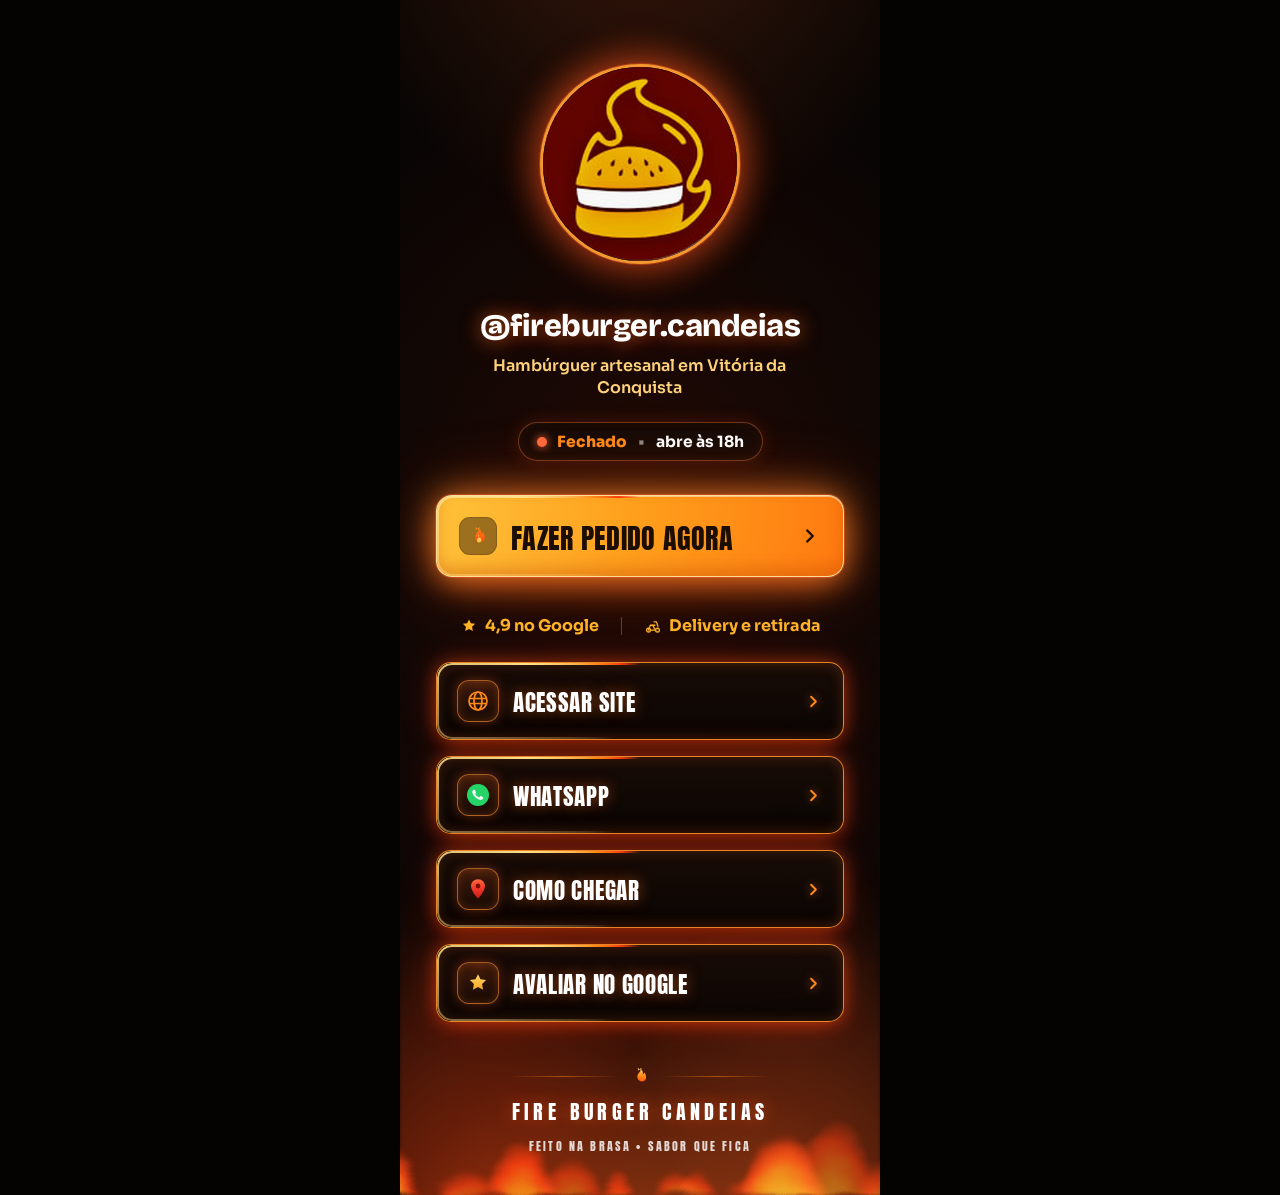
==== links/index.html @ 52b206cc "feat: add linktree page at /links Premium Fire Burger Candeias linktree — neon flame design, open/cl" ====
﻿<!DOCTYPE html>
<html lang="pt-BR">
<head>
<meta charset="UTF-8" />
<meta name="viewport" content="width=device-width, initial-scale=1.0, viewport-fit=cover" />
<title>Fire Burger Candeias · Hambúrguer artesanal em Vitória da Conquista</title>
<meta name="description" content="Hambúrguer artesanal feito na brasa em Candeias, Vitória da Conquista. Peça agora — delivery e retirada. Fire Burger Candeias, sabor que fica." />
<meta name="robots" content="index, follow" />
<meta name="theme-color" content="#0a0705" />
<link rel="canonical" href="https://fireburguer.com.br/links" />
<meta property="og:title" content="Fire Burger Candeias · @fireburger.candeias" />
<meta property="og:description" content="Hambúrguer artesanal em Vitória da Conquista — feito na brasa. Peça agora." />
<meta property="og:type" content="website" />
<meta property="og:url" content="https://fireburguer.com.br/links" />
<meta property="og:image" content="https://fireburguer.com.br/logo-fire-burger-perfil-1024.png" />
<meta property="og:image:width" content="1024" />
<meta property="og:image:height" content="1024" />
<meta property="og:locale" content="pt_BR" />
<meta property="og:site_name" content="Fire Burger Candeias" />
<meta name="twitter:card" content="summary" />
<meta name="twitter:title" content="Fire Burger Candeias · @fireburger.candeias" />
<meta name="twitter:description" content="Hambúrguer artesanal em Vitória da Conquista — feito na brasa." />
<meta name="twitter:image" content="https://fireburguer.com.br/logo-fire-burger-perfil-1024.png" />
<link rel="icon" type="image/jpeg" href="../logo%20fire%20burguer.jpeg" />
<link rel="apple-touch-icon" href="../logo-fire-burger-perfil-512.png" />
<link rel="preload" as="image" href="../logo-fire-burger-perfil-512.png" fetchpriority="high" />
<link rel="preconnect" href="https://fonts.googleapis.com" />
<link rel="preconnect" href="https://fonts.gstatic.com" crossorigin />
<link href="https://fonts.googleapis.com/css2?family=Anton&family=Bricolage+Grotesque:opsz,wght@12..96,600;12..96,700;12..96,800&family=Sora:wght@500;600;700;800&display=swap" rel="stylesheet" />
<script type="application/ld+json">
{
  "@context":"https://schema.org",
  "@type":"Restaurant",
  "name":"Fire Burger Candeias",
  "image":"https://fireburguer.com.br/logo-fire-burger-perfil-1024.png",
  "url":"https://fireburguer.com.br/",
  "servesCuisine":"Hambúrguer artesanal",
  "priceRange":"$$",
  "telephone":"+5577999914216",
  "sameAs":["https://www.instagram.com/fireburger.candeias/"],
  "address":{"@type":"PostalAddress","streetAddress":"Av. Alziro Prates, 292","addressLocality":"Candeias, Vitória da Conquista","addressRegion":"BA","addressCountry":"BR"},
  "openingHoursSpecification":{"@type":"OpeningHoursSpecification","dayOfWeek":["Monday","Tuesday","Wednesday","Thursday","Friday","Saturday","Sunday"],"opens":"18:00","closes":"23:00"},
  "aggregateRating":{"@type":"AggregateRating","ratingValue":"4.9","reviewCount":"959"}
}
</script>
<style>
/* ============================================================
   FIRE BURGER CANDEIAS — Linktree mobile 9:16
   Carvão + brasa, foto de hambúrguer no topo, glow neon laranja.
   ============================================================ */
:root{
  --char:#0a0705;
  --ember:#ff3d10;
  --ember-hot:#ff5a1f;
  --flame:#ff8a17;
  --amber:#ffb627;
  --gold:#ffd27a;
  --cream:#fbe9d6;
  --ease:cubic-bezier(.16,1,.3,1);
}
*{box-sizing:border-box;margin:0;padding:0}
html{-webkit-text-size-adjust:100%}
body{font-family:'Sora',system-ui,sans-serif;color:var(--cream);background:#050302;min-height:100dvh;display:flex;justify-content:center;overflow-x:hidden;
  -webkit-font-smoothing:antialiased;-moz-osx-font-smoothing:grayscale;text-rendering:optimizeLegibility}
@media (prefers-reduced-motion:reduce){*{animation:none!important;transition:none!important}}
@property --beam{syntax:'<angle>';inherits:false;initial-value:0deg}

.stage{
  position:relative;width:100%;max-width:480px;min-height:100dvh;
  padding:calc(clamp(28px,7vw,48px) + env(safe-area-inset-top)) clamp(20px,6vw,36px) calc(clamp(24px,6vw,40px) + env(safe-area-inset-bottom));
  display:flex;flex-direction:column;align-items:center;isolation:isolate;overflow:hidden;
  background:
    radial-gradient(120% 48% at 50% -8%, rgba(255,100,35,.20), transparent 56%),
    radial-gradient(150% 60% at 50% 108%, rgba(255,61,16,.34), transparent 60%),
    radial-gradient(110% 55% at 50% 42%, rgba(150,28,0,.16), transparent 72%),
    linear-gradient(180deg,#070403 0%,#0a0605 46%,#100705 80%,#1c0d06 100%);
}

/* ---- fundo: brasa, faíscas e chamas nas bordas ---- */
.embers-bg{position:absolute;inset:-10% 0;z-index:-4;pointer-events:none;
  background:
    radial-gradient(64% 44% at 14% 100%, rgba(255,70,18,.40), transparent 70%),
    radial-gradient(64% 44% at 86% 100%, rgba(255,100,35,.34), transparent 72%),
    radial-gradient(80% 34% at 50% 104%, rgba(255,150,40,.26), transparent 70%);
  filter:blur(2px);animation:breathe 7s var(--ease) infinite alternate}
@keyframes breathe{0%{opacity:.7;transform:translateY(0)}100%{opacity:1;transform:translateY(-8px)}}
.sparks{position:absolute;inset:0;z-index:-2;pointer-events:none;overflow:hidden}
.spark{position:absolute;bottom:-12px;width:3px;height:3px;border-radius:50%;
  background:radial-gradient(circle,#ffd27a 0%,#ff8a17 45%,rgba(255,61,16,0) 75%);opacity:0;
  animation:rise linear infinite;will-change:transform,opacity}
@keyframes rise{0%{transform:translateY(0) translateX(0) scale(.6);opacity:0}12%{opacity:1}70%{opacity:.9}
  100%{transform:translateY(-104dvh) translateX(var(--drift,12px)) scale(1.05);opacity:0}}
.flames{position:absolute;left:-6%;right:-6%;bottom:0;height:42%;z-index:-3;pointer-events:none;overflow:hidden;
  filter:blur(2px) url(#fireDistort);
  -webkit-mask:linear-gradient(180deg,transparent 0%,#000 40%,#000 100%);mask:linear-gradient(180deg,transparent 0%,#000 40%,#000 100%)}
.flame{position:absolute;bottom:-12%;transform-origin:50% 100%;
  border-radius:48% 48% 46% 46% / 86% 86% 14% 14%;
  background:radial-gradient(44% 60% at 50% 96%,#fff3cf 0%,#ffe08a 14%,#ffb627 30%,#ff8a17 48%,#ff3d10 66%,rgba(255,40,0,0) 82%);
  mix-blend-mode:screen;opacity:.85;animation:flameDance ease-in-out infinite;will-change:transform,opacity}
@keyframes flameDance{0%,100%{transform:scaleY(1) scaleX(1) translateX(0) skewX(0)}18%{transform:scaleY(1.24) scaleX(.9) translateX(-4px) skewX(4deg)}
  40%{transform:scaleY(.9) scaleX(1.08) translateX(4px) skewX(-3deg)}62%{transform:scaleY(1.18) scaleX(.93) translateX(4px) skewX(3deg)}}

/* ---------- HERO (somente logo) ---------- */
.hero{position:relative;width:clamp(150px,44vw,200px);margin:clamp(6px,2vw,16px) auto 0;display:grid;place-items:center}
.hero-glow{position:absolute;inset:-16%;border-radius:50%;z-index:-1;
  background:radial-gradient(circle,rgba(255,90,31,.55),rgba(255,61,16,.14) 56%,transparent 72%);
  filter:blur(12px);animation:breathe 4s var(--ease) infinite alternate}
.hero-logo{position:relative;width:100%;aspect-ratio:1;border-radius:50%;overflow:hidden;background:#1a0f08;
  border:3px solid rgba(255,160,50,.95);
  box-shadow:0 0 0 1px rgba(255,90,31,.4), 0 0 36px rgba(255,90,31,.65), inset 0 0 22px rgba(0,0,0,.45);
  animation:logoPulse 3.6s var(--ease) infinite alternate}
@keyframes logoPulse{0%{box-shadow:0 0 0 1px rgba(255,90,31,.3),0 0 26px rgba(255,90,31,.5),inset 0 0 22px rgba(0,0,0,.45)}
  100%{box-shadow:0 0 0 1px rgba(255,90,31,.55),0 0 52px rgba(255,90,31,.9),inset 0 0 22px rgba(0,0,0,.45)}}
.hero-logo img{position:absolute;inset:0;width:100%;height:100%;object-fit:cover;display:block}

/* ---------- Cabeçalho ---------- */
.handle{margin-top:clamp(30px,7.5vw,46px);font-family:'Bricolage Grotesque','Sora',sans-serif;font-weight:800;color:#fff;
  font-size:clamp(23px,6.2vw,31px);letter-spacing:-.015em;text-align:center;line-height:1.04;
  max-width:100%;word-break:break-word;
  text-shadow:0 0 18px rgba(255,120,40,.45), 0 2px 24px rgba(255,90,31,.4)}
.sub{margin-top:clamp(9px,2.4vw,13px);text-align:center;color:var(--gold);font-weight:600;font-size:clamp(13.5px,3.7vw,16px);line-height:1.35;max-width:92%}

/* selo de funcionamento */
.badge{margin-top:clamp(18px,4.4vw,24px);display:inline-flex;align-items:center;gap:10px;
  padding:9px 18px;border-radius:100px;font-weight:700;font-size:clamp(13px,3.6vw,15.5px);color:#fff;
  background:rgba(20,12,8,.7);border:1px solid rgba(255,138,23,.4);
  box-shadow:0 0 18px rgba(255,90,31,.18), inset 0 0 12px rgba(255,90,31,.06);backdrop-filter:blur(4px)}
.badge .dot{width:10px;height:10px;border-radius:50%;background:#21d662;box-shadow:0 0 8px #21d662;animation:dotPulse 1.8s ease-in-out infinite}
.badge .open{color:#3ee07a;font-weight:800}
.badge .sep{opacity:.5;margin:0 1px}
@keyframes dotPulse{0%,100%{opacity:1;box-shadow:0 0 8px #21d662}50%{opacity:.55;box-shadow:0 0 3px #21d662}}
.badge.is-closed{border-color:rgba(255,120,60,.4)}
.badge.is-closed .dot{background:#ff6a3d;box-shadow:0 0 8px #ff6a3d;animation:none}
.badge.is-closed .status{color:#ff8a17;font-weight:800}

/* ---------- Botão principal ---------- */
.links{width:100%;display:flex;flex-direction:column;gap:clamp(12px,3.2vw,16px)}
.btn-primary{
  position:relative;margin-top:clamp(24px,6vw,34px);width:100%;
  display:flex;align-items:center;gap:14px;
  padding:clamp(16px,4.2vw,21px) clamp(16px,4.4vw,22px);border-radius:16px;
  text-decoration:none;overflow:hidden;
  background:linear-gradient(100deg,#ffc23a 0%,#ff9f1c 48%,#ff7a10 100%);
  border:1.5px solid rgba(255,225,160,.95);
  box-shadow:0 0 0 1px rgba(255,90,31,.45), 0 0 36px rgba(255,150,45,.7), 0 0 70px rgba(255,80,20,.4), 0 10px 30px -6px rgba(255,80,20,.65),
    inset 0 1px 0 rgba(255,255,255,.45), inset 0 -8px 16px rgba(180,60,0,.32);
  animation:primPulse 2.2s var(--ease) infinite;
  transition:transform .3s var(--ease),box-shadow .3s var(--ease)}
@keyframes primPulse{0%,100%{box-shadow:0 0 0 1px rgba(255,90,31,.36),0 0 22px rgba(255,140,40,.5),0 10px 28px -6px rgba(255,80,20,.55),inset 0 1px 0 rgba(255,255,255,.4),inset 0 -8px 16px rgba(180,60,0,.3)}
  50%{box-shadow:0 0 0 2px rgba(255,120,40,.55),0 0 40px rgba(255,150,45,.85),0 12px 34px -6px rgba(255,80,20,.7),inset 0 1px 0 rgba(255,255,255,.5),inset 0 -8px 16px rgba(180,60,0,.34)}}
.btn-primary .chip{flex:0 0 auto;width:38px;height:38px;border-radius:11px;display:grid;place-items:center;
  background:rgba(20,8,2,.42);box-shadow:inset 0 0 0 1px rgba(0,0,0,.15)}
.btn-primary .chip svg{width:22px;height:22px}
.btn-primary .label{flex:1;font-family:'Anton',sans-serif;font-size:clamp(21px,6vw,28px);color:#1c0d03;letter-spacing:.01em;line-height:1;padding-top:3px}
.btn-primary .arrow{flex:0 0 auto;color:#1c0d03}
.btn-primary .arrow svg{width:22px;height:22px;display:block}
.btn-primary:hover,.btn-primary:focus-visible{transform:scale(1.025)}
.btn-primary:hover .arrow,.btn-primary:focus-visible .arrow{transform:translateX(5px)}
.btn-primary:focus-visible,.btn:focus-visible{outline:3px solid #ffe1a6;outline-offset:3px}
.btn-primary:active,.btn:active{transform:scale(.985)}
.btn-primary .arrow{transition:transform .3s var(--ease)}

/* faixa de prova social */
.proof{margin:clamp(16px,4.2vw,22px) 0 clamp(6px,2vw,10px);display:flex;align-items:center;justify-content:center;gap:clamp(12px,4vw,22px);
  color:var(--amber);font-weight:700;font-size:clamp(13px,3.8vw,16px)}
.proof span{display:inline-flex;align-items:center;gap:7px}
.proof svg{width:18px;height:18px;flex:0 0 auto}
.proof .bar{width:1px;height:18px;background:rgba(255,138,23,.4)}

/* ---------- Botões secundários ---------- */
.btn{position:relative;display:flex;align-items:center;gap:14px;width:100%;
  padding:clamp(13px,3.4vw,17px) clamp(15px,4.2vw,20px);border-radius:15px;text-decoration:none;color:#fff;overflow:hidden;
  background:linear-gradient(180deg,rgba(24,12,7,.94),rgba(9,5,3,.96));
  border:1.6px solid rgba(255,150,45,.9);
  box-shadow:inset 0 0 14px rgba(255,120,35,.22), 0 0 18px rgba(255,90,31,.4), 0 0 36px rgba(255,61,16,.22), 0 6px 22px -8px rgba(255,40,0,.5);
  animation:secPulse 2.8s ease-in-out infinite;
  transition:transform .3s var(--ease),box-shadow .3s var(--ease),border-color .3s var(--ease)}
/* brilho que percorre a borda — tubo de neon vivo */
.btn::before,.btn-primary::before{content:"";position:absolute;inset:0;border-radius:inherit;padding:1.7px;
  background:conic-gradient(from var(--beam),transparent 0 60%,rgba(255,220,140,.3) 70%,#ffe08a 80%,#ff8a17 86%,#ff3d10 92%,transparent 100%);
  -webkit-mask:linear-gradient(#000 0 0) content-box,linear-gradient(#000 0 0);-webkit-mask-composite:xor;
          mask:linear-gradient(#000 0 0) content-box,linear-gradient(#000 0 0);mask-composite:exclude;
  animation:beamRun 4.5s linear infinite;pointer-events:none;z-index:2}
@keyframes beamRun{to{--beam:360deg}}
.btn>*,.btn-primary>*{position:relative;z-index:3}
@keyframes secPulse{0%,100%{border-color:rgba(255,150,45,.7);box-shadow:inset 0 0 12px rgba(255,120,35,.16),0 0 14px rgba(255,90,31,.3),0 0 28px rgba(255,61,16,.16),0 6px 20px -8px rgba(255,40,0,.45)}
  50%{border-color:rgba(255,180,60,1);box-shadow:inset 0 0 18px rgba(255,150,40,.3),0 0 26px rgba(255,110,40,.6),0 0 50px rgba(255,61,16,.34),0 6px 24px -8px rgba(255,40,0,.55)}}
/* ícone em chip com anel neon — unifica o estilo */
.btn .ico{flex:0 0 auto;width:42px;height:42px;border-radius:12px;display:grid;place-items:center;
  background:radial-gradient(120% 130% at 50% 0,rgba(255,100,35,.22),rgba(8,4,3,.92));
  border:1.5px solid rgba(255,150,45,.6);
  box-shadow:inset 0 0 10px rgba(255,120,40,.28),0 0 12px rgba(255,90,31,.35)}
.btn .ico svg{width:24px;height:24px;display:block}
.btn .label{flex:1;font-family:'Anton',sans-serif;font-size:clamp(18px,5vw,23px);letter-spacing:.03em;line-height:1;padding-top:3px;color:#fff;text-shadow:0 0 14px rgba(255,120,40,.5)}
.btn .arrow{flex:0 0 auto;color:var(--flame);filter:drop-shadow(0 0 5px rgba(255,120,40,.7));transition:transform .3s var(--ease),color .3s var(--ease)}
.btn .arrow svg{width:19px;height:19px;display:block}
.btn:hover,.btn:focus-visible{transform:scale(1.03);border-color:rgba(255,200,90,1);
  box-shadow:inset 0 0 20px rgba(255,170,55,.36),0 0 34px rgba(255,120,40,.75),0 0 64px rgba(255,61,16,.4),0 8px 28px -8px rgba(255,40,0,.6)}
.btn:hover .arrow,.btn:focus-visible .arrow{transform:translateX(5px);color:var(--amber)}
.btn:hover::before,.btn:focus-visible::before{animation-duration:2.4s}

/* ---------- Rodapé ---------- */
.foot{margin-top:clamp(28px,7vw,44px);display:flex;flex-direction:column;align-items:center;gap:10px;width:100%}
.foot .fdiv{display:flex;align-items:center;justify-content:center;gap:14px;width:min(70%,260px);color:var(--flame)}
.foot .fdiv::before,.foot .fdiv::after{content:"";height:1px;flex:1;background:linear-gradient(90deg,transparent,rgba(255,138,23,.5),transparent)}
.foot .fdiv svg{width:20px;height:20px;animation:flick 2.4s ease-in-out infinite}
@keyframes flick{0%,100%{transform:scale(1);filter:drop-shadow(0 0 4px rgba(255,90,31,.6))}50%{transform:scale(1.12);filter:drop-shadow(0 0 9px rgba(255,138,23,.9))}}
.foot .name{font-family:'Anton',sans-serif;letter-spacing:.22em;font-size:clamp(15px,4.4vw,20px);color:#fff;text-shadow:0 0 16px rgba(255,90,31,.55)}
.foot .tag{font-family:'Anton',sans-serif;letter-spacing:.18em;font-size:clamp(10px,2.8vw,12px);color:#fff;opacity:.82}
</style>
</head>
<body>
  <!-- distorção de chama -->
  <svg width="0" height="0" style="position:absolute" aria-hidden="true" focusable="false">
    <filter id="fireDistort" x="-25%" y="-25%" width="150%" height="150%" color-interpolation-filters="sRGB">
      <feTurbulence type="fractalNoise" baseFrequency="0.014 0.026" numOctaves="2" seed="7" result="noise">
        <animate attributeName="baseFrequency" dur="8s" repeatCount="indefinite"
          values="0.014 0.026; 0.02 0.04; 0.012 0.022; 0.018 0.034; 0.014 0.026" />
      </feTurbulence>
      <feDisplacementMap in="SourceGraphic" in2="noise" scale="16" xChannelSelector="R" yChannelSelector="G" />
    </filter>
  </svg>

  <main class="stage" role="main">
    <div class="embers-bg" aria-hidden="true"></div>
    <div class="flames" id="flames" aria-hidden="true"></div>
    <div class="sparks" id="sparks" aria-hidden="true"></div>

    <!-- HERO (somente logo) -->
    <div class="hero">
      <span class="hero-glow" aria-hidden="true"></span>
      <div class="hero-logo"><img src="../logo-fire-burger-perfil-512.png" alt="Logo Fire Burger Candeias" width="200" height="200" decoding="async" fetchpriority="high" /></div>
    </div>

    <h1 class="handle">@fireburger.candeias</h1>
    <p class="sub">Hambúrguer artesanal em Vitória da Conquista</p>

    <div class="badge" id="badge">
      <span class="dot" aria-hidden="true"></span>
      <span class="status">Aberto hoje</span><span class="sep">•</span><span id="hours">18h às 23h</span>
    </div>

    <div class="links">
      <!-- BOTÃO PRINCIPAL -->
      <a class="btn-primary" href="https://fireburgerpizzascaldosegourmet.saipos.com/home?utm_source=linktree&utm_medium=bio&utm_campaign=pedido" target="_blank" rel="noopener" aria-label="Fazer pedido agora no cardápio online">
        <span class="chip" aria-hidden="true">
          <svg viewBox="0 0 24 24" fill="none"><path d="M13.6 2.2c.5 2.4-.6 3.7-1.9 5.1-1.4 1.5-2.9 3.1-2.9 5.7 0 3.3 2.4 5.6 5.4 5.6 3 0 5.2-2.2 5.2-5.2 0-2.4-1.1-4.1-2.2-5.6-.4 1.1-1 1.8-1.8 2.2.7-2.6-.5-4.9-2.5-6.3.2 1-.1 1.6-.5 2.2-.6-1.7-1.6-2.7-3.2-3.8.5 1.4.6 2.5.2 3.6Z" fill="url(#pf)"/><path d="M12.9 11.2c.4 1.3-.2 2.1-.9 2.9-.6.7-1.2 1.5-1.2 2.5 0 1.5 1.1 2.5 2.5 2.5s2.4-1 2.4-2.4c0-1.5-.9-2.5-1.7-3.4-.4.6-.8.9-1.3 1.1.3-1.2-.2-2.3-1.1-3Z" fill="url(#pfc)"/><defs><linearGradient id="pf" x1="12" y1="2" x2="12" y2="22" gradientUnits="userSpaceOnUse"><stop stop-color="#ff8a17"/><stop offset="1" stop-color="#ff3d10"/></linearGradient><linearGradient id="pfc" x1="12" y1="11" x2="12" y2="20" gradientUnits="userSpaceOnUse"><stop stop-color="#ffe08a"/><stop offset="1" stop-color="#ffb627"/></linearGradient></defs></svg>
        </span>
        <span class="label">FAZER PEDIDO AGORA</span>
        <span class="arrow" aria-hidden="true"><svg viewBox="0 0 24 24" fill="none"><path d="M9 6l6 6-6 6" stroke="currentColor" stroke-width="2.6" stroke-linecap="round" stroke-linejoin="round"/></svg></span>
      </a>

      <!-- PROVA SOCIAL -->
      <div class="proof">
        <span><svg viewBox="0 0 24 24" fill="#ffb627"><path d="M12 3.2l2.5 5.1 5.6.8-4 4 .95 5.6L12 16.1 6.95 18.7 7.9 13.1l-4-4 5.6-.8L12 3.2Z"/></svg>4,9 no Google</span>
        <span class="bar" aria-hidden="true"></span>
        <span><svg viewBox="0 0 24 24" fill="none" stroke="#ffb627" stroke-width="1.7" stroke-linecap="round" stroke-linejoin="round"><circle cx="6" cy="17.5" r="2.5"/><circle cx="18" cy="17.5" r="2.5"/><path d="M8.4 17.5h7.1M6 17.5l2.4-6.5h3.1l2.6 4.5"/><path d="M13.5 6.5h2.4c.5 0 .9.3 1 .8l1.6 5.1"/><path d="M11.2 11h3.4"/></svg>Delivery e retirada</span>
      </div>

      <!-- BOTÕES SECUNDÁRIOS -->
      <a class="btn" href="https://fireburguer.com.br/?utm_source=linktree&utm_medium=bio&utm_campaign=site" target="_blank" rel="noopener" aria-label="Acessar o site da Fire Burger">
        <span class="ico" aria-hidden="true"><svg viewBox="0 0 24 24" fill="none" stroke="#ff8a17" stroke-width="1.7"><circle cx="12" cy="12" r="9"/><ellipse cx="12" cy="12" rx="4" ry="9"/><path d="M3.2 9.5h17.6M3.2 14.5h17.6"/></svg></span>
        <span class="label">ACESSAR SITE</span>
        <span class="arrow" aria-hidden="true"><svg viewBox="0 0 24 24" fill="none"><path d="M9 6l6 6-6 6" stroke="currentColor" stroke-width="2.4" stroke-linecap="round" stroke-linejoin="round"/></svg></span>
      </a>

      <a class="btn" href="https://wa.me/5577999914216?text=Ol%C3%A1!%20Vim%20pelo%20link%20da%20bio%20e%20quero%20fazer%20um%20pedido." target="_blank" rel="noopener" aria-label="Falar no WhatsApp da Fire Burger">
        <span class="ico" aria-hidden="true"><svg viewBox="0 0 24 24" fill="none"><circle cx="12" cy="12" r="11" fill="#25D366"/><path d="M16.7 13.9c-.3-.15-1.6-.8-1.85-.9-.25-.1-.43-.14-.6.14-.18.27-.7.88-.85 1.06-.16.18-.31.2-.58.07-.27-.14-1.13-.42-2.15-1.33-.8-.71-1.33-1.58-1.49-1.85-.16-.27-.02-.42.12-.55.12-.12.27-.31.4-.47.14-.16.18-.27.27-.45.09-.18.05-.34-.02-.47-.07-.14-.6-1.45-.83-1.98-.22-.52-.44-.45-.6-.46h-.52c-.18 0-.47.07-.72.34-.25.27-.95.93-.95 2.26 0 1.33.97 2.62 1.1 2.8.14.18 1.9 2.9 4.6 4.07.64.28 1.14.44 1.53.57.64.2 1.23.18 1.69.11.51-.08 1.6-.65 1.82-1.28.22-.63.22-1.17.16-1.28-.07-.12-.25-.18-.52-.32Z" fill="#fff"/></svg></span>
        <span class="label">WHATSAPP</span>
        <span class="arrow" aria-hidden="true"><svg viewBox="0 0 24 24" fill="none"><path d="M9 6l6 6-6 6" stroke="currentColor" stroke-width="2.4" stroke-linecap="round" stroke-linejoin="round"/></svg></span>
      </a>

      <a class="btn" href="https://maps.app.goo.gl/gxtk2WfLhKHki3Jt8" target="_blank" rel="noopener" aria-label="Ver como chegar no Google Maps">
        <span class="ico" aria-hidden="true"><svg viewBox="0 0 24 24" fill="none"><path d="M12 2.2c-3.9 0-7 3-7 6.8 0 4.7 5.6 11 6.5 12a.7.7 0 0 0 1 0c.9-1 6.5-7.3 6.5-12 0-3.8-3.1-6.8-7-6.8Z" fill="url(#pin)"/><circle cx="12" cy="9" r="2.4" fill="#7a0f00"/><defs><linearGradient id="pin" x1="12" y1="2.2" x2="12" y2="21" gradientUnits="userSpaceOnUse"><stop stop-color="#ff6a3d"/><stop offset=".5" stop-color="#f1372a"/><stop offset="1" stop-color="#c81e12"/></linearGradient></defs></svg></span>
        <span class="label">COMO CHEGAR</span>
        <span class="arrow" aria-hidden="true"><svg viewBox="0 0 24 24" fill="none"><path d="M9 6l6 6-6 6" stroke="currentColor" stroke-width="2.4" stroke-linecap="round" stroke-linejoin="round"/></svg></span>
      </a>

      <!-- Para abrir direto a janela de avaliação, troque o href por
           https://search.google.com/local/writereview?placeid=SEU_PLACE_ID -->
      <a class="btn" href="https://maps.app.goo.gl/gxtk2WfLhKHki3Jt8" target="_blank" rel="noopener" aria-label="Avaliar a Fire Burger no Google">
        <span class="ico" aria-hidden="true"><svg viewBox="0 0 24 24" fill="none"><path d="M12 3.2l2.5 5.1 5.6.8-4 4 .95 5.6L12 16.1 6.95 18.7 7.9 13.1l-4-4 5.6-.8L12 3.2Z" fill="url(#st)"/><defs><linearGradient id="st" x1="12" y1="3.2" x2="12" y2="18.7" gradientUnits="userSpaceOnUse"><stop stop-color="#ffd66a"/><stop offset="1" stop-color="#f5a623"/></linearGradient></defs></svg></span>
        <span class="label">AVALIAR NO GOOGLE</span>
        <span class="arrow" aria-hidden="true"><svg viewBox="0 0 24 24" fill="none"><path d="M9 6l6 6-6 6" stroke="currentColor" stroke-width="2.4" stroke-linecap="round" stroke-linejoin="round"/></svg></span>
      </a>
    </div>

    <!-- RODAPÉ -->
    <footer class="foot">
      <div class="fdiv" aria-hidden="true">
        <svg viewBox="0 0 24 24" fill="none"><path d="M13.6 2.2c.5 2.4-.6 3.7-1.9 5.1-1.4 1.5-2.9 3.1-2.9 5.7 0 3.3 2.4 5.6 5.4 5.6 3 0 5.2-2.2 5.2-5.2 0-2.4-1.1-4.1-2.2-5.6-.4 1.1-1 1.8-1.8 2.2.7-2.6-.5-4.9-2.5-6.3.2 1-.1 1.6-.5 2.2-.6-1.7-1.6-2.7-3.2-3.8.5 1.4.6 2.5.2 3.6Z" fill="url(#ff)"/><defs><linearGradient id="ff" x1="12" y1="2" x2="12" y2="22" gradientUnits="userSpaceOnUse"><stop stop-color="#ffd27a"/><stop offset=".5" stop-color="#ff8a17"/><stop offset="1" stop-color="#ff3d10"/></linearGradient></defs></svg>
      </div>
      <p class="name">FIRE BURGER CANDEIAS</p>
      <p class="tag">FEITO NA BRASA • SABOR QUE FICA</p>
    </footer>
  </main>

  <script>
    /* Selo aberto/fechado dinâmico (18h–23h, todos os dias) */
    (function(){
      var OPEN=18, CLOSE=23;
      var badge=document.getElementById('badge'),
          status=badge&&badge.querySelector('.status'),
          hours=document.getElementById('hours');
      if(!badge||!status||!hours) return;
      function update(){
        var now=new Date(), h=now.getHours()+now.getMinutes()/60;
        var isOpen=h>=OPEN && h<CLOSE;
        if(isOpen){
          badge.classList.remove('is-closed');
          status.textContent='Aberto agora';
          hours.textContent='fecha às '+CLOSE+'h';
        }else{
          badge.classList.add('is-closed');
          status.textContent='Fechado';
          hours.textContent='abre às '+OPEN+'h';
        }
        badge.setAttribute('aria-label', (isOpen?'Aberto agora, ':'Fechado, ')+'horário de funcionamento das '+OPEN+'h às '+CLOSE+'h');
      }
      update(); setInterval(update, 60000);
    })();

    (function(){
      if (matchMedia('(prefers-reduced-motion: reduce)').matches) return;
      // faíscas
      var sp=document.getElementById('sparks'), N=window.innerWidth<420?20:28;
      for(var i=0;i<N;i++){var s=document.createElement('span');s.className='spark';var z=2+Math.random()*3;
        s.style.left=(Math.random()*100)+'%';s.style.width=z+'px';s.style.height=z+'px';
        s.style.setProperty('--drift',(Math.random()*60-30)+'px');
        s.style.animationDuration=(6+Math.random()*7)+'s';s.style.animationDelay=(-Math.random()*12)+'s';
        s.style.opacity=(0.4+Math.random()*0.5).toFixed(2);sp.appendChild(s);}
      // chamas
      var fl=document.getElementById('flames'), M=window.innerWidth<420?11:15;
      for(var j=0;j<M;j++){var f=document.createElement('span');f.className='flame';
        var w=60+Math.random()*90, h=w*(1.4+Math.random()*0.9);
        f.style.width=w+'px';f.style.height=h+'px';f.style.left=(j/M*100+(Math.random()*8-4))+'%';
        f.style.marginLeft=(-w/2)+'px';f.style.animationDuration=(2.4+Math.random()*2.4)+'s';
        f.style.animationDelay=(-Math.random()*3)+'s';f.style.opacity=(0.5+Math.random()*0.4).toFixed(2);fl.appendChild(f);}
    })();
  </script>
</body>
</html>
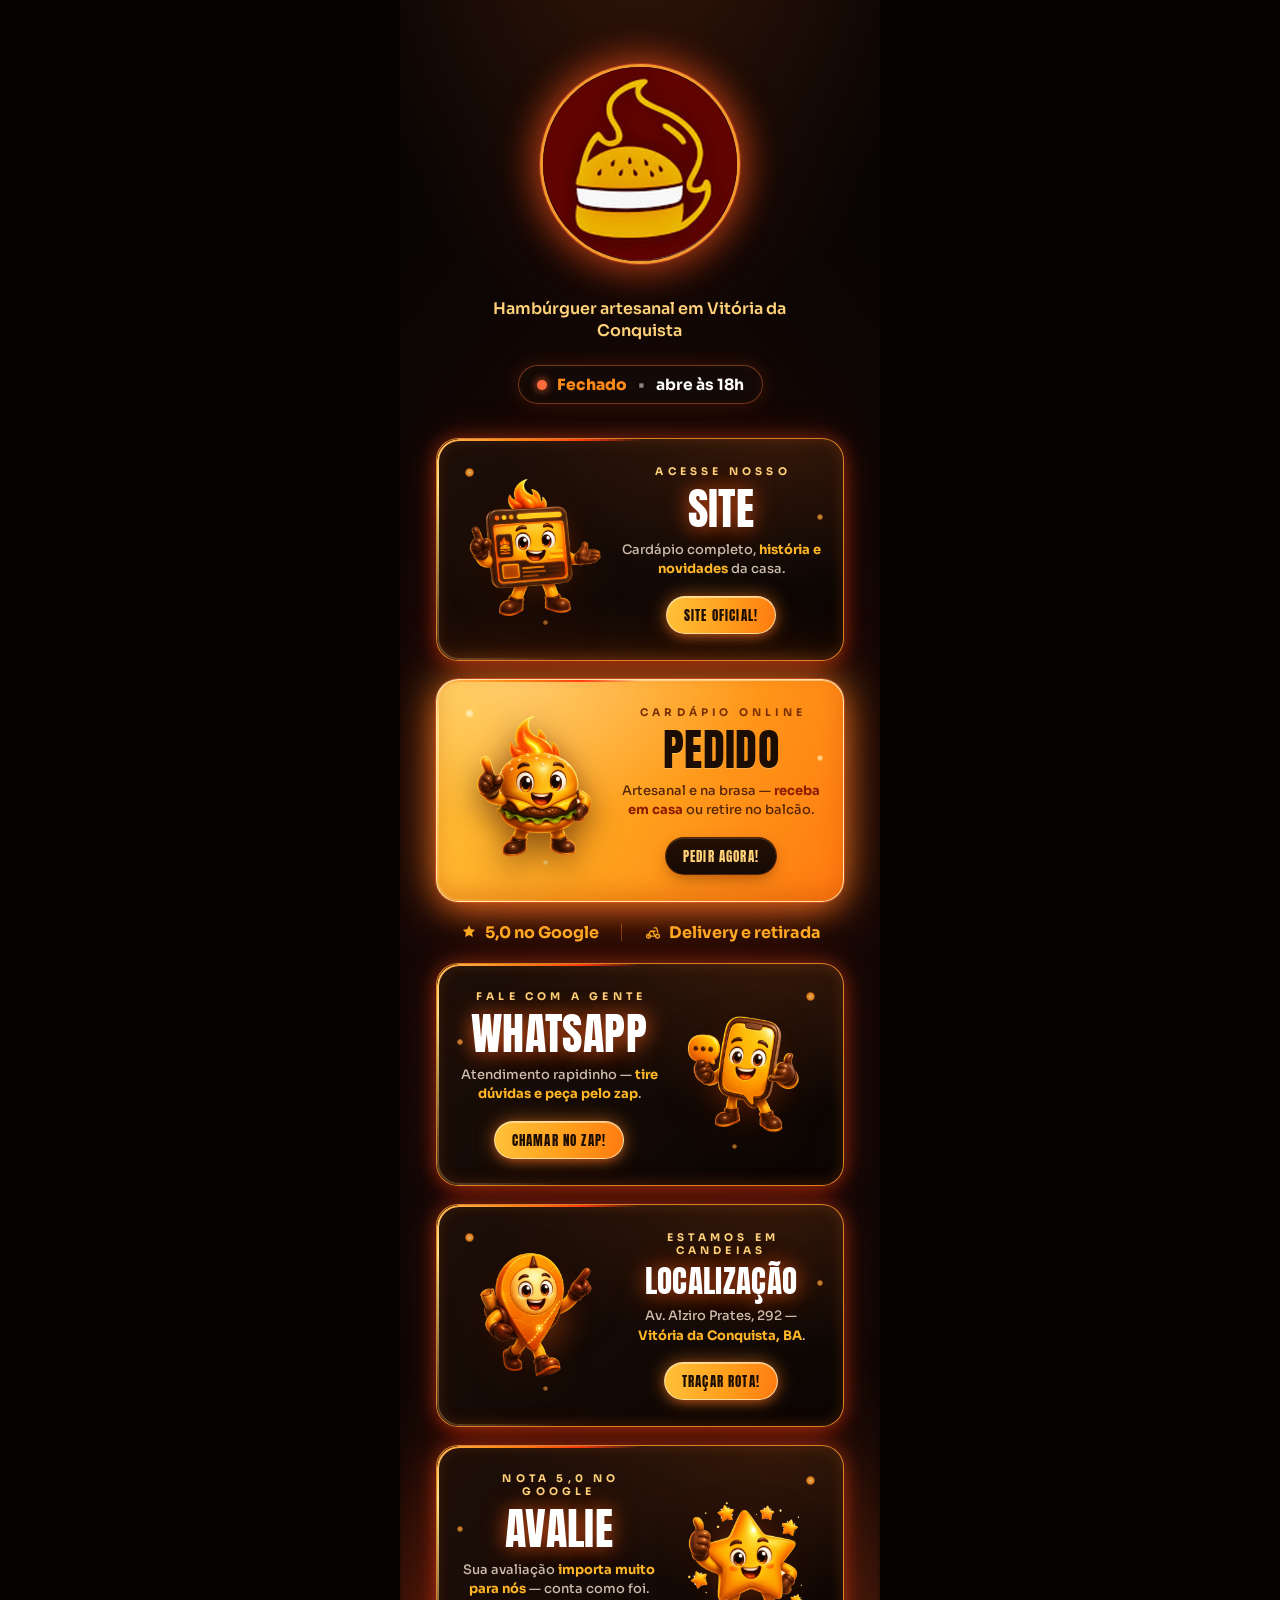
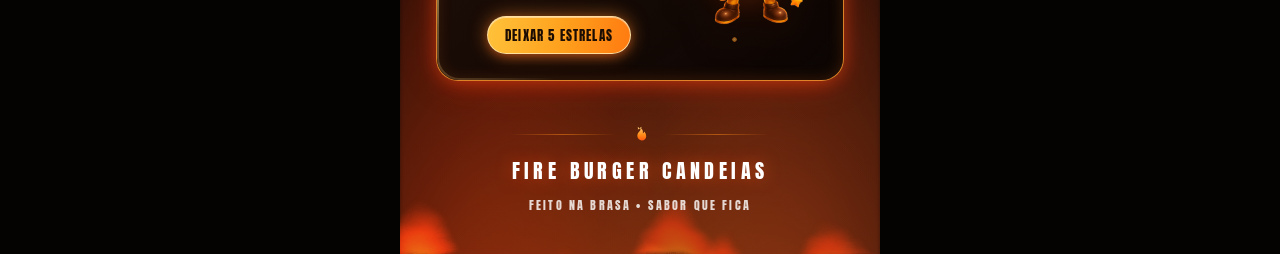
==== commit 02a0ff08: "Atualizar rota links com linktree animado" ====
--- a/links/index.html
+++ b/links/index.html
@@ -1,8 +1,9 @@
-﻿<!DOCTYPE html>
+<!DOCTYPE html>
 <html lang="pt-BR">
 <head>
 <meta charset="UTF-8" />
 <meta name="viewport" content="width=device-width, initial-scale=1.0, viewport-fit=cover" />
+<base href="../" />
 <title>Fire Burger Candeias · Hambúrguer artesanal em Vitória da Conquista</title>
 <meta name="description" content="Hambúrguer artesanal feito na brasa em Candeias, Vitória da Conquista. Peça agora — delivery e retirada. Fire Burger Candeias, sabor que fica." />
 <meta name="robots" content="index, follow" />
@@ -21,12 +22,12 @@
 <meta name="twitter:title" content="Fire Burger Candeias · @fireburger.candeias" />
 <meta name="twitter:description" content="Hambúrguer artesanal em Vitória da Conquista — feito na brasa." />
 <meta name="twitter:image" content="https://fireburguer.com.br/logo-fire-burger-perfil-1024.png" />
-<link rel="icon" type="image/jpeg" href="../logo%20fire%20burguer.jpeg" />
-<link rel="apple-touch-icon" href="../logo-fire-burger-perfil-512.png" />
-<link rel="preload" as="image" href="../logo-fire-burger-perfil-512.png" fetchpriority="high" />
+<link rel="icon" type="image/jpeg" href="logo%20fire%20burguer.jpeg" />
+<link rel="apple-touch-icon" href="logo-fire-burger-perfil-512.png" />
+<link rel="preload" as="image" href="logo-fire-burger-perfil-512.png" fetchpriority="high" />
 <link rel="preconnect" href="https://fonts.googleapis.com" />
 <link rel="preconnect" href="https://fonts.gstatic.com" crossorigin />
-<link href="https://fonts.googleapis.com/css2?family=Anton&family=Bricolage+Grotesque:opsz,wght@12..96,600;12..96,700;12..96,800&family=Sora:wght@500;600;700;800&display=swap" rel="stylesheet" />
+<link href="https://fonts.googleapis.com/css2?family=Anton&family=Bricolage+Grotesque:opsz,wght@12..96,600;12..96,700;12..96,800&family=Ranchers&family=Sora:wght@500;600;700;800&display=swap" rel="stylesheet" />
 <script type="application/ld+json">
 {
   "@context":"https://schema.org",
@@ -40,7 +41,7 @@
   "sameAs":["https://www.instagram.com/fireburger.candeias/"],
   "address":{"@type":"PostalAddress","streetAddress":"Av. Alziro Prates, 292","addressLocality":"Candeias, Vitória da Conquista","addressRegion":"BA","addressCountry":"BR"},
   "openingHoursSpecification":{"@type":"OpeningHoursSpecification","dayOfWeek":["Monday","Tuesday","Wednesday","Thursday","Friday","Saturday","Sunday"],"opens":"18:00","closes":"23:00"},
-  "aggregateRating":{"@type":"AggregateRating","ratingValue":"4.9","reviewCount":"959"}
+  "aggregateRating":{"@type":"AggregateRating","ratingValue":"5.0","reviewCount":"959"}
 }
 </script>
 <style>
@@ -114,11 +115,7 @@
 .hero-logo img{position:absolute;inset:0;width:100%;height:100%;object-fit:cover;display:block}
 
 /* ---------- Cabeçalho ---------- */
-.handle{margin-top:clamp(30px,7.5vw,46px);font-family:'Bricolage Grotesque','Sora',sans-serif;font-weight:800;color:#fff;
-  font-size:clamp(23px,6.2vw,31px);letter-spacing:-.015em;text-align:center;line-height:1.04;
-  max-width:100%;word-break:break-word;
-  text-shadow:0 0 18px rgba(255,120,40,.45), 0 2px 24px rgba(255,90,31,.4)}
-.sub{margin-top:clamp(9px,2.4vw,13px);text-align:center;color:var(--gold);font-weight:600;font-size:clamp(13.5px,3.7vw,16px);line-height:1.35;max-width:92%}
+.sub{margin-top:clamp(22px,5.6vw,34px);text-align:center;color:var(--gold);font-weight:600;font-size:clamp(13.5px,3.7vw,16px);line-height:1.35;max-width:92%}
 
 /* selo de funcionamento */
 .badge{margin-top:clamp(18px,4.4vw,24px);display:inline-flex;align-items:center;gap:10px;
@@ -133,71 +130,136 @@
 .badge.is-closed .dot{background:#ff6a3d;box-shadow:0 0 8px #ff6a3d;animation:none}
 .badge.is-closed .status{color:#ff8a17;font-weight:800}
 
-/* ---------- Botão principal ---------- */
-.links{width:100%;display:flex;flex-direction:column;gap:clamp(12px,3.2vw,16px)}
-.btn-primary{
-  position:relative;margin-top:clamp(24px,6vw,34px);width:100%;
-  display:flex;align-items:center;gap:14px;
-  padding:clamp(16px,4.2vw,21px) clamp(16px,4.4vw,22px);border-radius:16px;
-  text-decoration:none;overflow:hidden;
-  background:linear-gradient(100deg,#ffc23a 0%,#ff9f1c 48%,#ff7a10 100%);
-  border:1.5px solid rgba(255,225,160,.95);
-  box-shadow:0 0 0 1px rgba(255,90,31,.45), 0 0 36px rgba(255,150,45,.7), 0 0 70px rgba(255,80,20,.4), 0 10px 30px -6px rgba(255,80,20,.65),
-    inset 0 1px 0 rgba(255,255,255,.45), inset 0 -8px 16px rgba(180,60,0,.32);
-  animation:primPulse 2.2s var(--ease) infinite;
-  transition:transform .3s var(--ease),box-shadow .3s var(--ease)}
-@keyframes primPulse{0%,100%{box-shadow:0 0 0 1px rgba(255,90,31,.36),0 0 22px rgba(255,140,40,.5),0 10px 28px -6px rgba(255,80,20,.55),inset 0 1px 0 rgba(255,255,255,.4),inset 0 -8px 16px rgba(180,60,0,.3)}
-  50%{box-shadow:0 0 0 2px rgba(255,120,40,.55),0 0 40px rgba(255,150,45,.85),0 12px 34px -6px rgba(255,80,20,.7),inset 0 1px 0 rgba(255,255,255,.5),inset 0 -8px 16px rgba(180,60,0,.34)}}
-.btn-primary .chip{flex:0 0 auto;width:38px;height:38px;border-radius:11px;display:grid;place-items:center;
-  background:rgba(20,8,2,.42);box-shadow:inset 0 0 0 1px rgba(0,0,0,.15)}
-.btn-primary .chip svg{width:22px;height:22px}
-.btn-primary .label{flex:1;font-family:'Anton',sans-serif;font-size:clamp(21px,6vw,28px);color:#1c0d03;letter-spacing:.01em;line-height:1;padding-top:3px}
-.btn-primary .arrow{flex:0 0 auto;color:#1c0d03}
-.btn-primary .arrow svg{width:22px;height:22px;display:block}
-.btn-primary:hover,.btn-primary:focus-visible{transform:scale(1.025)}
-.btn-primary:hover .arrow,.btn-primary:focus-visible .arrow{transform:translateX(5px)}
-.btn-primary:focus-visible,.btn:focus-visible{outline:3px solid #ffe1a6;outline-offset:3px}
-.btn-primary:active,.btn:active{transform:scale(.985)}
-.btn-primary .arrow{transition:transform .3s var(--ease)}
-
-/* faixa de prova social */
-.proof{margin:clamp(16px,4.2vw,22px) 0 clamp(6px,2vw,10px);display:flex;align-items:center;justify-content:center;gap:clamp(12px,4vw,22px);
-  color:var(--amber);font-weight:700;font-size:clamp(13px,3.8vw,16px)}
-.proof span{display:inline-flex;align-items:center;gap:7px}
-.proof svg{width:18px;height:18px;flex:0 0 auto}
-.proof .bar{width:1px;height:18px;background:rgba(255,138,23,.4)}
-
-/* ---------- Botões secundários ---------- */
-.btn{position:relative;display:flex;align-items:center;gap:14px;width:100%;
-  padding:clamp(13px,3.4vw,17px) clamp(15px,4.2vw,20px);border-radius:15px;text-decoration:none;color:#fff;overflow:hidden;
-  background:linear-gradient(180deg,rgba(24,12,7,.94),rgba(9,5,3,.96));
-  border:1.6px solid rgba(255,150,45,.9);
-  box-shadow:inset 0 0 14px rgba(255,120,35,.22), 0 0 18px rgba(255,90,31,.4), 0 0 36px rgba(255,61,16,.22), 0 6px 22px -8px rgba(255,40,0,.5);
+/* ---------- Cards de link (banners) ---------- */
+.links{width:100%;margin-top:clamp(24px,6vw,34px);display:flex;flex-direction:column;gap:clamp(14px,3.8vw,18px)}
+
+.card{position:relative;display:flex;align-items:center;gap:clamp(6px,2vw,12px);width:100%;
+  padding:clamp(18px,5vw,26px) clamp(15px,4.2vw,22px);border-radius:22px;text-decoration:none;color:#fff;overflow:hidden;
+  background:
+    radial-gradient(130% 120% at 85% 0,rgba(255,110,35,.14),transparent 55%),
+    linear-gradient(135deg,rgba(30,15,8,.97),rgba(10,5,3,.98));
+  border:1.6px solid rgba(255,150,45,.85);
+  box-shadow:inset 0 0 16px rgba(255,120,35,.18), 0 0 18px rgba(255,90,31,.35), 0 0 40px rgba(255,61,16,.18), 0 8px 26px -10px rgba(255,40,0,.5);
   animation:secPulse 2.8s ease-in-out infinite;
-  transition:transform .3s var(--ease),box-shadow .3s var(--ease),border-color .3s var(--ease)}
-/* brilho que percorre a borda — tubo de neon vivo */
-.btn::before,.btn-primary::before{content:"";position:absolute;inset:0;border-radius:inherit;padding:1.7px;
+  transition:transform .35s var(--ease),box-shadow .35s var(--ease),border-color .35s var(--ease)}
+.card--flip{flex-direction:row-reverse}
+@keyframes secPulse{0%,100%{border-color:rgba(255,150,45,.65);box-shadow:inset 0 0 12px rgba(255,120,35,.14),0 0 14px rgba(255,90,31,.28),0 0 30px rgba(255,61,16,.14),0 8px 24px -10px rgba(255,40,0,.45)}
+  50%{border-color:rgba(255,180,60,1);box-shadow:inset 0 0 20px rgba(255,150,40,.28),0 0 26px rgba(255,110,40,.55),0 0 54px rgba(255,61,16,.3),0 8px 28px -10px rgba(255,40,0,.55)}}
+
+/* tubo de neon percorrendo a borda */
+.card::before{content:"";position:absolute;inset:0;border-radius:inherit;padding:1.7px;
   background:conic-gradient(from var(--beam),transparent 0 60%,rgba(255,220,140,.3) 70%,#ffe08a 80%,#ff8a17 86%,#ff3d10 92%,transparent 100%);
   -webkit-mask:linear-gradient(#000 0 0) content-box,linear-gradient(#000 0 0);-webkit-mask-composite:xor;
           mask:linear-gradient(#000 0 0) content-box,linear-gradient(#000 0 0);mask-composite:exclude;
   animation:beamRun 4.5s linear infinite;pointer-events:none;z-index:2}
 @keyframes beamRun{to{--beam:360deg}}
-.btn>*,.btn-primary>*{position:relative;z-index:3}
-@keyframes secPulse{0%,100%{border-color:rgba(255,150,45,.7);box-shadow:inset 0 0 12px rgba(255,120,35,.16),0 0 14px rgba(255,90,31,.3),0 0 28px rgba(255,61,16,.16),0 6px 20px -8px rgba(255,40,0,.45)}
-  50%{border-color:rgba(255,180,60,1);box-shadow:inset 0 0 18px rgba(255,150,40,.3),0 0 26px rgba(255,110,40,.6),0 0 50px rgba(255,61,16,.34),0 6px 24px -8px rgba(255,40,0,.55)}}
-/* ícone em chip com anel neon — unifica o estilo */
-.btn .ico{flex:0 0 auto;width:42px;height:42px;border-radius:12px;display:grid;place-items:center;
-  background:radial-gradient(120% 130% at 50% 0,rgba(255,100,35,.22),rgba(8,4,3,.92));
-  border:1.5px solid rgba(255,150,45,.6);
-  box-shadow:inset 0 0 10px rgba(255,120,40,.28),0 0 12px rgba(255,90,31,.35)}
-.btn .ico svg{width:24px;height:24px;display:block}
-.btn .label{flex:1;font-family:'Anton',sans-serif;font-size:clamp(18px,5vw,23px);letter-spacing:.03em;line-height:1;padding-top:3px;color:#fff;text-shadow:0 0 14px rgba(255,120,40,.5)}
-.btn .arrow{flex:0 0 auto;color:var(--flame);filter:drop-shadow(0 0 5px rgba(255,120,40,.7));transition:transform .3s var(--ease),color .3s var(--ease)}
-.btn .arrow svg{width:19px;height:19px;display:block}
-.btn:hover,.btn:focus-visible{transform:scale(1.03);border-color:rgba(255,200,90,1);
-  box-shadow:inset 0 0 20px rgba(255,170,55,.36),0 0 34px rgba(255,120,40,.75),0 0 64px rgba(255,61,16,.4),0 8px 28px -8px rgba(255,40,0,.6)}
-.btn:hover .arrow,.btn:focus-visible .arrow{transform:translateX(5px);color:var(--amber)}
-.btn:hover::before,.btn:focus-visible::before{animation-duration:2.4s}
+.card>*{position:relative;z-index:3}
+
+.card-txt{flex:1 1 auto;min-width:0;display:flex;flex-direction:column;align-items:center;text-align:center;gap:clamp(7px,2vw,10px)}
+.kicker{font-weight:700;font-size:clamp(9px,2.5vw,10.5px);letter-spacing:.4em;text-indent:.4em;color:var(--gold);text-transform:uppercase}
+.card .title{font-family:'Anton',sans-serif;font-size:clamp(30px,9.4vw,44px);line-height:.95;letter-spacing:.01em;color:#fff;
+  text-shadow:0 0 24px rgba(255,120,40,.55),0 2px 18px rgba(255,61,16,.35)}
+.card .title.t-sm{font-size:clamp(21px,6.6vw,31px)}
+.card .desc{font-size:clamp(11.5px,3.2vw,13px);line-height:1.5;font-weight:500;color:rgba(251,233,214,.8);max-width:24ch}
+.card .desc b{color:var(--amber);font-weight:700}
+.pill{margin-top:clamp(3px,1.2vw,7px);display:inline-flex;align-items:center;font-family:'Anton',sans-serif;
+  font-size:clamp(11px,3vw,13px);letter-spacing:.09em;padding:9px 17px 8px;border-radius:100px;color:#1c0d03;
+  background:linear-gradient(100deg,#ffc23a,#ff9f1c 55%,#ff7a10);
+  border:1px solid rgba(255,228,170,.9);
+  box-shadow:0 0 18px rgba(255,140,40,.55),0 4px 12px -4px rgba(255,80,20,.6),inset 0 1px 0 rgba(255,255,255,.45);
+  transition:transform .3s var(--ease),box-shadow .3s var(--ease)}
+
+/* mascote do card */
+.card-art{position:relative;flex:0 0 clamp(112px,33vw,150px);display:grid;place-items:center}
+.card-art::before{content:"";position:absolute;inset:8% 12%;border-radius:50%;
+  background:radial-gradient(closest-side,rgba(255,140,40,.55),rgba(255,61,16,.16) 60%,transparent 78%);
+  filter:blur(10px);animation:breathe 3.2s var(--ease) infinite alternate}
+.card-art img{position:relative;width:100%;height:auto;display:block;
+  filter:drop-shadow(0 10px 16px rgba(40,12,0,.55));will-change:transform}
+
+/* mascote vivo: respira + acena (rotação na base = braço levantado balança) */
+.mascote{position:relative;display:block;width:100%;transform-origin:50% 92%;
+  animation:mascotLive 5.4s ease-in-out infinite;will-change:transform}
+@keyframes mascotLive{
+  0%,36%,72%,100%{transform:translateY(0) rotate(0)}
+  10%{transform:translateY(-4px) rotate(0)}
+  22%{transform:translateY(0) rotate(0)}
+  44%{transform:translateY(-2px) rotate(-3.6deg)}
+  50%{transform:translateY(-2px) rotate(4deg)}
+  56%{transform:translateY(-2px) rotate(-3.4deg)}
+  62%{transform:translateY(-1px) rotate(2.6deg)}
+  68%{transform:translateY(0) rotate(0)}}
+
+/* pálpebras — piscar (posição e tamanho por mascote via --x/--y/--ew/--eh) */
+.lid{position:absolute;left:calc(var(--x)*1%);top:calc(var(--y)*1%);
+  width:calc(var(--ew)*1%);height:calc(var(--eh)*1%);
+  transform:translate(-50%,-50%) scaleY(0);transform-origin:50% 12%;
+  background:var(--lidc,#eda30f);border-radius:30% 30% 50% 50%;
+  pointer-events:none;animation:blink var(--bdur,4.6s) linear infinite;
+  animation-delay:var(--bdel,0s);will-change:transform}
+@keyframes blink{0%,91%,97%,100%{transform:translate(-50%,-50%) scaleY(0)}
+  93%,95%{transform:translate(-50%,-50%) scaleY(1)}}
+
+/* hover/toque: aceno mais forte + pulinho */
+.card:hover .mascote,.card:active .mascote,.card:focus-visible .mascote{animation:mascotHi .9s ease-in-out infinite}
+@keyframes mascotHi{0%,100%{transform:translateY(0) rotate(0)}
+  25%{transform:translateY(-5px) rotate(-6.5deg)}
+  50%{transform:translateY(-7px) rotate(5.5deg)}
+  75%{transform:translateY(-3px) rotate(-4.5deg)}}
+
+/* sparkles no card de avaliação */
+.card--sparkle .fdeco i{animation:twinkle 1.8s ease-in-out infinite}
+.card--sparkle .fdeco i:nth-child(2){animation-delay:-.6s}
+.card--sparkle .fdeco i:nth-child(3){animation-delay:-1.2s}
+@keyframes twinkle{0%,100%{opacity:.25;transform:scale(.7)}50%{opacity:1;transform:scale(1.3)}}
+
+/* brasinhas decorativas flutuando */
+.fdeco{position:absolute;inset:0;pointer-events:none;z-index:1}
+.fdeco i{position:absolute;border-radius:50%;
+  background:radial-gradient(circle,#ffd27a 0%,#ff8a17 55%,rgba(255,61,16,0) 78%);
+  animation:floaty 5s ease-in-out infinite}
+.fdeco i:nth-child(1){top:13%;right:7%;width:9px;height:9px;opacity:.85}
+.fdeco i:nth-child(2){bottom:16%;right:26%;width:5px;height:5px;opacity:.6;animation-delay:-2.1s}
+.fdeco i:nth-child(3){top:34%;left:5%;width:6px;height:6px;opacity:.7;animation-delay:-3.6s}
+.card--flip .fdeco i:nth-child(1){right:auto;left:7%}
+.card--flip .fdeco i:nth-child(2){right:auto;left:26%}
+.card--flip .fdeco i:nth-child(3){left:auto;right:5%}
+@keyframes floaty{0%,100%{transform:translateY(0) scale(1)}50%{transform:translateY(-8px) scale(1.15)}}
+
+/* card principal — quente, invertido */
+.card--hot{background:
+    radial-gradient(120% 130% at 20% 0,rgba(255,255,255,.28),transparent 50%),
+    linear-gradient(115deg,#ffc23a 0%,#ff9f1c 52%,#ff7a10 100%);
+  border-color:rgba(255,230,175,.95);
+  box-shadow:0 0 0 1px rgba(255,90,31,.45),0 0 38px rgba(255,150,45,.65),0 0 80px rgba(255,80,20,.35),0 12px 32px -8px rgba(255,80,20,.65),
+    inset 0 1px 0 rgba(255,255,255,.45),inset 0 -10px 20px rgba(180,60,0,.28);
+  animation:primPulse 2.2s var(--ease) infinite}
+@keyframes primPulse{0%,100%{box-shadow:0 0 0 1px rgba(255,90,31,.36),0 0 24px rgba(255,140,40,.5),0 12px 30px -8px rgba(255,80,20,.55),inset 0 1px 0 rgba(255,255,255,.4),inset 0 -10px 20px rgba(180,60,0,.26)}
+  50%{box-shadow:0 0 0 2px rgba(255,120,40,.55),0 0 44px rgba(255,150,45,.85),0 14px 36px -8px rgba(255,80,20,.72),inset 0 1px 0 rgba(255,255,255,.5),inset 0 -10px 20px rgba(180,60,0,.3)}}
+.card--hot .kicker{color:#7a3000}
+.card--hot .title{color:#1c0d03;text-shadow:0 1px 0 rgba(255,255,255,.25)}
+.card--hot .desc{color:rgba(70,28,4,.92)}
+.card--hot .desc b{color:#8a1d00}
+.card--hot .pill{background:linear-gradient(180deg,#241006,#160a04);color:var(--gold);border-color:rgba(120,50,10,.6);
+  box-shadow:0 6px 16px -4px rgba(90,30,0,.55),inset 0 1px 0 rgba(255,200,120,.18)}
+.card--hot .fdeco i{background:radial-gradient(circle,#fff6e0 0%,#ffdf8a 55%,rgba(255,255,255,0) 78%)}
+
+/* hover / foco */
+.card:hover,.card:focus-visible{transform:scale(1.02);border-color:rgba(255,200,90,1);
+  box-shadow:inset 0 0 22px rgba(255,170,55,.32),0 0 36px rgba(255,120,40,.7),0 0 70px rgba(255,61,16,.36),0 10px 30px -10px rgba(255,40,0,.6)}
+.card--hot:hover,.card--hot:focus-visible{transform:scale(1.02)}
+.card:hover .card-art::before,.card:focus-visible .card-art::before{animation-duration:1.4s}
+.card:hover .pill,.card:focus-visible .pill{transform:translateY(-2px)}
+.card:hover::before{animation-duration:2.4s}
+.card:focus-visible{outline:3px solid #ffe1a6;outline-offset:3px}
+.card:active{transform:scale(.985)}
+
+/* faixa de prova social */
+.proof{display:flex;align-items:center;justify-content:center;gap:clamp(12px,4vw,22px);margin:2px 0;
+  color:var(--amber);font-weight:700;font-size:clamp(13px,3.8vw,16px)}
+.proof span{display:inline-flex;align-items:center;gap:7px}
+.proof svg{width:18px;height:18px;flex:0 0 auto}
+.proof .bar{width:1px;height:18px;background:rgba(255,138,23,.4)}
 
 /* ---------- Rodapé ---------- */
 .foot{margin-top:clamp(28px,7vw,44px);display:flex;flex-direction:column;align-items:center;gap:10px;width:100%}
@@ -229,10 +291,9 @@
     <!-- HERO (somente logo) -->
     <div class="hero">
       <span class="hero-glow" aria-hidden="true"></span>
-      <div class="hero-logo"><img src="../logo-fire-burger-perfil-512.png" alt="Logo Fire Burger Candeias" width="200" height="200" decoding="async" fetchpriority="high" /></div>
+      <div class="hero-logo"><img src="logo-fire-burger-perfil-512.png" alt="Logo Fire Burger Candeias" width="200" height="200" decoding="async" fetchpriority="high" /></div>
     </div>
 
-    <h1 class="handle">@fireburger.candeias</h1>
     <p class="sub">Hambúrguer artesanal em Vitória da Conquista</p>
 
     <div class="badge" id="badge">
@@ -241,48 +302,104 @@
     </div>
 
     <div class="links">
-      <!-- BOTÃO PRINCIPAL -->
-      <a class="btn-primary" href="https://fireburgerpizzascaldosegourmet.saipos.com/home?utm_source=linktree&utm_medium=bio&utm_campaign=pedido" target="_blank" rel="noopener" aria-label="Fazer pedido agora no cardápio online">
-        <span class="chip" aria-hidden="true">
-          <svg viewBox="0 0 24 24" fill="none"><path d="M13.6 2.2c.5 2.4-.6 3.7-1.9 5.1-1.4 1.5-2.9 3.1-2.9 5.7 0 3.3 2.4 5.6 5.4 5.6 3 0 5.2-2.2 5.2-5.2 0-2.4-1.1-4.1-2.2-5.6-.4 1.1-1 1.8-1.8 2.2.7-2.6-.5-4.9-2.5-6.3.2 1-.1 1.6-.5 2.2-.6-1.7-1.6-2.7-3.2-3.8.5 1.4.6 2.5.2 3.6Z" fill="url(#pf)"/><path d="M12.9 11.2c.4 1.3-.2 2.1-.9 2.9-.6.7-1.2 1.5-1.2 2.5 0 1.5 1.1 2.5 2.5 2.5s2.4-1 2.4-2.4c0-1.5-.9-2.5-1.7-3.4-.4.6-.8.9-1.3 1.1.3-1.2-.2-2.3-1.1-3Z" fill="url(#pfc)"/><defs><linearGradient id="pf" x1="12" y1="2" x2="12" y2="22" gradientUnits="userSpaceOnUse"><stop stop-color="#ff8a17"/><stop offset="1" stop-color="#ff3d10"/></linearGradient><linearGradient id="pfc" x1="12" y1="11" x2="12" y2="20" gradientUnits="userSpaceOnUse"><stop stop-color="#ffe08a"/><stop offset="1" stop-color="#ffb627"/></linearGradient></defs></svg>
-        </span>
-        <span class="label">FAZER PEDIDO AGORA</span>
-        <span class="arrow" aria-hidden="true"><svg viewBox="0 0 24 24" fill="none"><path d="M9 6l6 6-6 6" stroke="currentColor" stroke-width="2.6" stroke-linecap="round" stroke-linejoin="round"/></svg></span>
+      <!-- SITE -->
+      <a class="card card--flip" href="https://fireburguer.com.br/?utm_source=linktree&utm_medium=bio&utm_campaign=site" target="_blank" rel="noopener" aria-label="Acessar o site da Fire Burger">
+        <span class="fdeco" aria-hidden="true"><i></i><i></i><i></i></span>
+        <span class="card-txt">
+          <span class="kicker">Acesse nosso</span>
+          <span class="title">SITE</span>
+          <span class="desc">Cardápio completo, <b>história e novidades</b> da casa.</span>
+          <span class="pill">SITE OFICIAL!</span>
+        </span>
+        <span class="card-art" aria-hidden="true">
+          <span class="mascote" style="animation-delay:0s">
+            <img src="img/mascote-site.png" alt="" width="480" height="480" decoding="async" fetchpriority="high" />
+            <span class="lid" style="--x:44;--y:42.6;--ew:12.5;--eh:9.5;--bdur:4.4s;--bdel:.2s"></span>
+            <span class="lid" style="--x:60.7;--y:41.6;--ew:12.5;--eh:9.5;--bdur:4.4s;--bdel:.2s"></span>
+          </span>
+        </span>
+      </a>
+
+      <!-- CARD PRINCIPAL — PEDIDO -->
+      <a class="card card--hot card--flip" href="https://fireburgerpizzascaldosegourmet.saipos.com/home?utm_source=linktree&utm_medium=bio&utm_campaign=pedido" target="_blank" rel="noopener" aria-label="Fazer pedido agora no cardápio online">
+        <span class="fdeco" aria-hidden="true"><i></i><i></i><i></i></span>
+        <span class="card-txt">
+          <span class="kicker">Cardápio online</span>
+          <span class="title">PEDIDO</span>
+          <span class="desc">Artesanal e na brasa — <b>receba em casa</b> ou retire no balcão.</span>
+          <span class="pill">PEDIR AGORA!</span>
+        </span>
+        <span class="card-art" aria-hidden="true">
+          <span class="mascote" style="animation-delay:-1.1s">
+            <img src="img/mascote-pedido.png" alt="" width="480" height="480" decoding="async" />
+            <span class="lid" style="--x:46;--y:42.2;--ew:13;--eh:10;--bdur:5s;--bdel:.9s"></span>
+            <span class="lid" style="--x:67.8;--y:42.4;--ew:13;--eh:10;--bdur:5s;--bdel:.9s"></span>
+          </span>
+        </span>
       </a>
 
       <!-- PROVA SOCIAL -->
       <div class="proof">
-        <span><svg viewBox="0 0 24 24" fill="#ffb627"><path d="M12 3.2l2.5 5.1 5.6.8-4 4 .95 5.6L12 16.1 6.95 18.7 7.9 13.1l-4-4 5.6-.8L12 3.2Z"/></svg>4,9 no Google</span>
+        <span><svg viewBox="0 0 24 24" fill="#ffb627"><path d="M12 3.2l2.5 5.1 5.6.8-4 4 .95 5.6L12 16.1 6.95 18.7 7.9 13.1l-4-4 5.6-.8L12 3.2Z"/></svg>5,0 no Google</span>
         <span class="bar" aria-hidden="true"></span>
         <span><svg viewBox="0 0 24 24" fill="none" stroke="#ffb627" stroke-width="1.7" stroke-linecap="round" stroke-linejoin="round"><circle cx="6" cy="17.5" r="2.5"/><circle cx="18" cy="17.5" r="2.5"/><path d="M8.4 17.5h7.1M6 17.5l2.4-6.5h3.1l2.6 4.5"/><path d="M13.5 6.5h2.4c.5 0 .9.3 1 .8l1.6 5.1"/><path d="M11.2 11h3.4"/></svg>Delivery e retirada</span>
       </div>
 
-      <!-- BOTÕES SECUNDÁRIOS -->
-      <a class="btn" href="https://fireburguer.com.br/?utm_source=linktree&utm_medium=bio&utm_campaign=site" target="_blank" rel="noopener" aria-label="Acessar o site da Fire Burger">
-        <span class="ico" aria-hidden="true"><svg viewBox="0 0 24 24" fill="none" stroke="#ff8a17" stroke-width="1.7"><circle cx="12" cy="12" r="9"/><ellipse cx="12" cy="12" rx="4" ry="9"/><path d="M3.2 9.5h17.6M3.2 14.5h17.6"/></svg></span>
-        <span class="label">ACESSAR SITE</span>
-        <span class="arrow" aria-hidden="true"><svg viewBox="0 0 24 24" fill="none"><path d="M9 6l6 6-6 6" stroke="currentColor" stroke-width="2.4" stroke-linecap="round" stroke-linejoin="round"/></svg></span>
+      <!-- WHATSAPP -->
+      <a class="card" href="https://wa.me/5577999914216?text=Ol%C3%A1!%20Vim%20pelo%20link%20da%20bio%20e%20quero%20fazer%20um%20pedido." target="_blank" rel="noopener" aria-label="Falar no WhatsApp da Fire Burger">
+        <span class="fdeco" aria-hidden="true"><i></i><i></i><i></i></span>
+        <span class="card-txt">
+          <span class="kicker">Fale com a gente</span>
+          <span class="title">WHATSAPP</span>
+          <span class="desc">Atendimento rapidinho — <b>tire dúvidas e peça pelo zap</b>.</span>
+          <span class="pill">CHAMAR NO ZAP!</span>
+        </span>
+        <span class="card-art" aria-hidden="true">
+          <span class="mascote" style="animation-delay:-2.2s">
+            <img src="img/mascote-whatsapp.png" alt="" width="480" height="480" loading="lazy" decoding="async" />
+            <span class="lid" style="--x:45.8;--y:36.4;--ew:10.5;--eh:8.5;--bdur:4.7s;--bdel:1.7s"></span>
+            <span class="lid" style="--x:60.1;--y:38.2;--ew:10.5;--eh:8.5;--bdur:4.7s;--bdel:1.7s"></span>
+          </span>
+        </span>
       </a>
 
-      <a class="btn" href="https://wa.me/5577999914216?text=Ol%C3%A1!%20Vim%20pelo%20link%20da%20bio%20e%20quero%20fazer%20um%20pedido." target="_blank" rel="noopener" aria-label="Falar no WhatsApp da Fire Burger">
-        <span class="ico" aria-hidden="true"><svg viewBox="0 0 24 24" fill="none"><circle cx="12" cy="12" r="11" fill="#25D366"/><path d="M16.7 13.9c-.3-.15-1.6-.8-1.85-.9-.25-.1-.43-.14-.6.14-.18.27-.7.88-.85 1.06-.16.18-.31.2-.58.07-.27-.14-1.13-.42-2.15-1.33-.8-.71-1.33-1.58-1.49-1.85-.16-.27-.02-.42.12-.55.12-.12.27-.31.4-.47.14-.16.18-.27.27-.45.09-.18.05-.34-.02-.47-.07-.14-.6-1.45-.83-1.98-.22-.52-.44-.45-.6-.46h-.52c-.18 0-.47.07-.72.34-.25.27-.95.93-.95 2.26 0 1.33.97 2.62 1.1 2.8.14.18 1.9 2.9 4.6 4.07.64.28 1.14.44 1.53.57.64.2 1.23.18 1.69.11.51-.08 1.6-.65 1.82-1.28.22-.63.22-1.17.16-1.28-.07-.12-.25-.18-.52-.32Z" fill="#fff"/></svg></span>
-        <span class="label">WHATSAPP</span>
-        <span class="arrow" aria-hidden="true"><svg viewBox="0 0 24 24" fill="none"><path d="M9 6l6 6-6 6" stroke="currentColor" stroke-width="2.4" stroke-linecap="round" stroke-linejoin="round"/></svg></span>
+      <!-- COMO CHEGAR -->
+      <a class="card card--flip" href="https://maps.app.goo.gl/gxtk2WfLhKHki3Jt8" target="_blank" rel="noopener" aria-label="Ver como chegar no Google Maps">
+        <span class="fdeco" aria-hidden="true"><i></i><i></i><i></i></span>
+        <span class="card-txt">
+          <span class="kicker">Estamos em Candeias</span>
+          <span class="title t-sm">LOCALIZAÇÃO</span>
+          <span class="desc">Av. Alziro Prates, 292 — <b>Vitória da Conquista, BA</b>.</span>
+          <span class="pill">TRAÇAR ROTA!</span>
+        </span>
+        <span class="card-art" aria-hidden="true">
+          <span class="mascote" style="animation-delay:-3.3s">
+            <img src="img/mascote-localizacao.png" alt="" width="480" height="480" loading="lazy" decoding="async" />
+            <span class="lid" style="--x:45.5;--y:31.5;--ew:11;--eh:8.5;--bdur:5.3s;--bdel:2.6s"></span>
+            <span class="lid" style="--x:59.1;--y:31.2;--ew:11;--eh:8.5;--bdur:5.3s;--bdel:2.6s"></span>
+          </span>
+        </span>
       </a>
 
-      <a class="btn" href="https://maps.app.goo.gl/gxtk2WfLhKHki3Jt8" target="_blank" rel="noopener" aria-label="Ver como chegar no Google Maps">
-        <span class="ico" aria-hidden="true"><svg viewBox="0 0 24 24" fill="none"><path d="M12 2.2c-3.9 0-7 3-7 6.8 0 4.7 5.6 11 6.5 12a.7.7 0 0 0 1 0c.9-1 6.5-7.3 6.5-12 0-3.8-3.1-6.8-7-6.8Z" fill="url(#pin)"/><circle cx="12" cy="9" r="2.4" fill="#7a0f00"/><defs><linearGradient id="pin" x1="12" y1="2.2" x2="12" y2="21" gradientUnits="userSpaceOnUse"><stop stop-color="#ff6a3d"/><stop offset=".5" stop-color="#f1372a"/><stop offset="1" stop-color="#c81e12"/></linearGradient></defs></svg></span>
-        <span class="label">COMO CHEGAR</span>
-        <span class="arrow" aria-hidden="true"><svg viewBox="0 0 24 24" fill="none"><path d="M9 6l6 6-6 6" stroke="currentColor" stroke-width="2.4" stroke-linecap="round" stroke-linejoin="round"/></svg></span>
+      <!-- AVALIAR — para abrir direto a janela de avaliação, troque o href por
+           https://search.google.com/local/writereview?placeid=SEU_PLACE_ID -->
+      <a class="card card--sparkle" href="https://maps.app.goo.gl/gxtk2WfLhKHki3Jt8" target="_blank" rel="noopener" aria-label="Avaliar a Fire Burger no Google">
+        <span class="fdeco" aria-hidden="true"><i></i><i></i><i></i></span>
+        <span class="card-txt">
+          <span class="kicker">Nota 5,0 no Google</span>
+          <span class="title">AVALIE</span>
+          <span class="desc">Sua avaliação <b>importa muito para nós</b> — conta como foi.</span>
+          <span class="pill">DEIXAR 5 ESTRELAS</span>
+        </span>
+        <span class="card-art" aria-hidden="true">
+          <span class="mascote" style="animation-delay:-4.4s">
+            <img src="img/mascote-avalie.png" alt="" width="480" height="480" loading="lazy" decoding="async" />
+            <span class="lid" style="--x:46.1;--y:44.4;--ew:11.5;--eh:9;--bdur:4.9s;--bdel:3.4s"></span>
+            <span class="lid" style="--x:63.7;--y:43.8;--ew:11.5;--eh:9;--bdur:4.9s;--bdel:3.4s"></span>
+          </span>
+        </span>
       </a>
 
-      <!-- Para abrir direto a janela de avaliação, troque o href por
-           https://search.google.com/local/writereview?placeid=SEU_PLACE_ID -->
-      <a class="btn" href="https://maps.app.goo.gl/gxtk2WfLhKHki3Jt8" target="_blank" rel="noopener" aria-label="Avaliar a Fire Burger no Google">
-        <span class="ico" aria-hidden="true"><svg viewBox="0 0 24 24" fill="none"><path d="M12 3.2l2.5 5.1 5.6.8-4 4 .95 5.6L12 16.1 6.95 18.7 7.9 13.1l-4-4 5.6-.8L12 3.2Z" fill="url(#st)"/><defs><linearGradient id="st" x1="12" y1="3.2" x2="12" y2="18.7" gradientUnits="userSpaceOnUse"><stop stop-color="#ffd66a"/><stop offset="1" stop-color="#f5a623"/></linearGradient></defs></svg></span>
-        <span class="label">AVALIAR NO GOOGLE</span>
-        <span class="arrow" aria-hidden="true"><svg viewBox="0 0 24 24" fill="none"><path d="M9 6l6 6-6 6" stroke="currentColor" stroke-width="2.4" stroke-linecap="round" stroke-linejoin="round"/></svg></span>
-      </a>
     </div>
 
     <!-- RODAPÉ -->
@@ -320,6 +437,37 @@
       update(); setInterval(update, 60000);
     })();
 
+    /* pálpebras com a cor da pele do mascote (amostra abaixo do olho no PNG) */
+    (function(){
+      document.querySelectorAll('.card-art').forEach(function(art){
+        var img = art.querySelector('img');
+        if(!img) return;
+        function paint(){
+          try{
+            var c = document.createElement('canvas');
+            c.width = img.naturalWidth; c.height = img.naturalHeight;
+            var ctx = c.getContext('2d');
+            ctx.drawImage(img, 0, 0);
+            var lids = art.querySelectorAll('.lid');
+            if(lids.length < 2) return;
+            // amostra a testa: ponto médio entre os olhos, um pouco acima
+            var x1 = parseFloat(lids[0].style.getPropertyValue('--x'))/100,
+                y1 = parseFloat(lids[0].style.getPropertyValue('--y'))/100,
+                x2 = parseFloat(lids[1].style.getPropertyValue('--x'))/100,
+                y2 = parseFloat(lids[1].style.getPropertyValue('--y'))/100,
+                p = ctx.getImageData(Math.round(c.width*(x1+x2)/2), Math.round(c.height*(Math.min(y1,y2)-0.02)), 1, 1).data;
+            if(p[3] > 200){
+              var col = 'rgb('+Math.round(p[0]*.92)+','+Math.round(p[1]*.92)+','+Math.round(p[2]*.92)+')';
+              lids[0].style.background = col;
+              lids[1].style.background = col;
+            }
+          }catch(e){}
+        }
+        if(img.complete && img.naturalWidth) paint();
+        else img.addEventListener('load', paint);
+      });
+    })();
+
     (function(){
       if (matchMedia('(prefers-reduced-motion: reduce)').matches) return;
       // faíscas
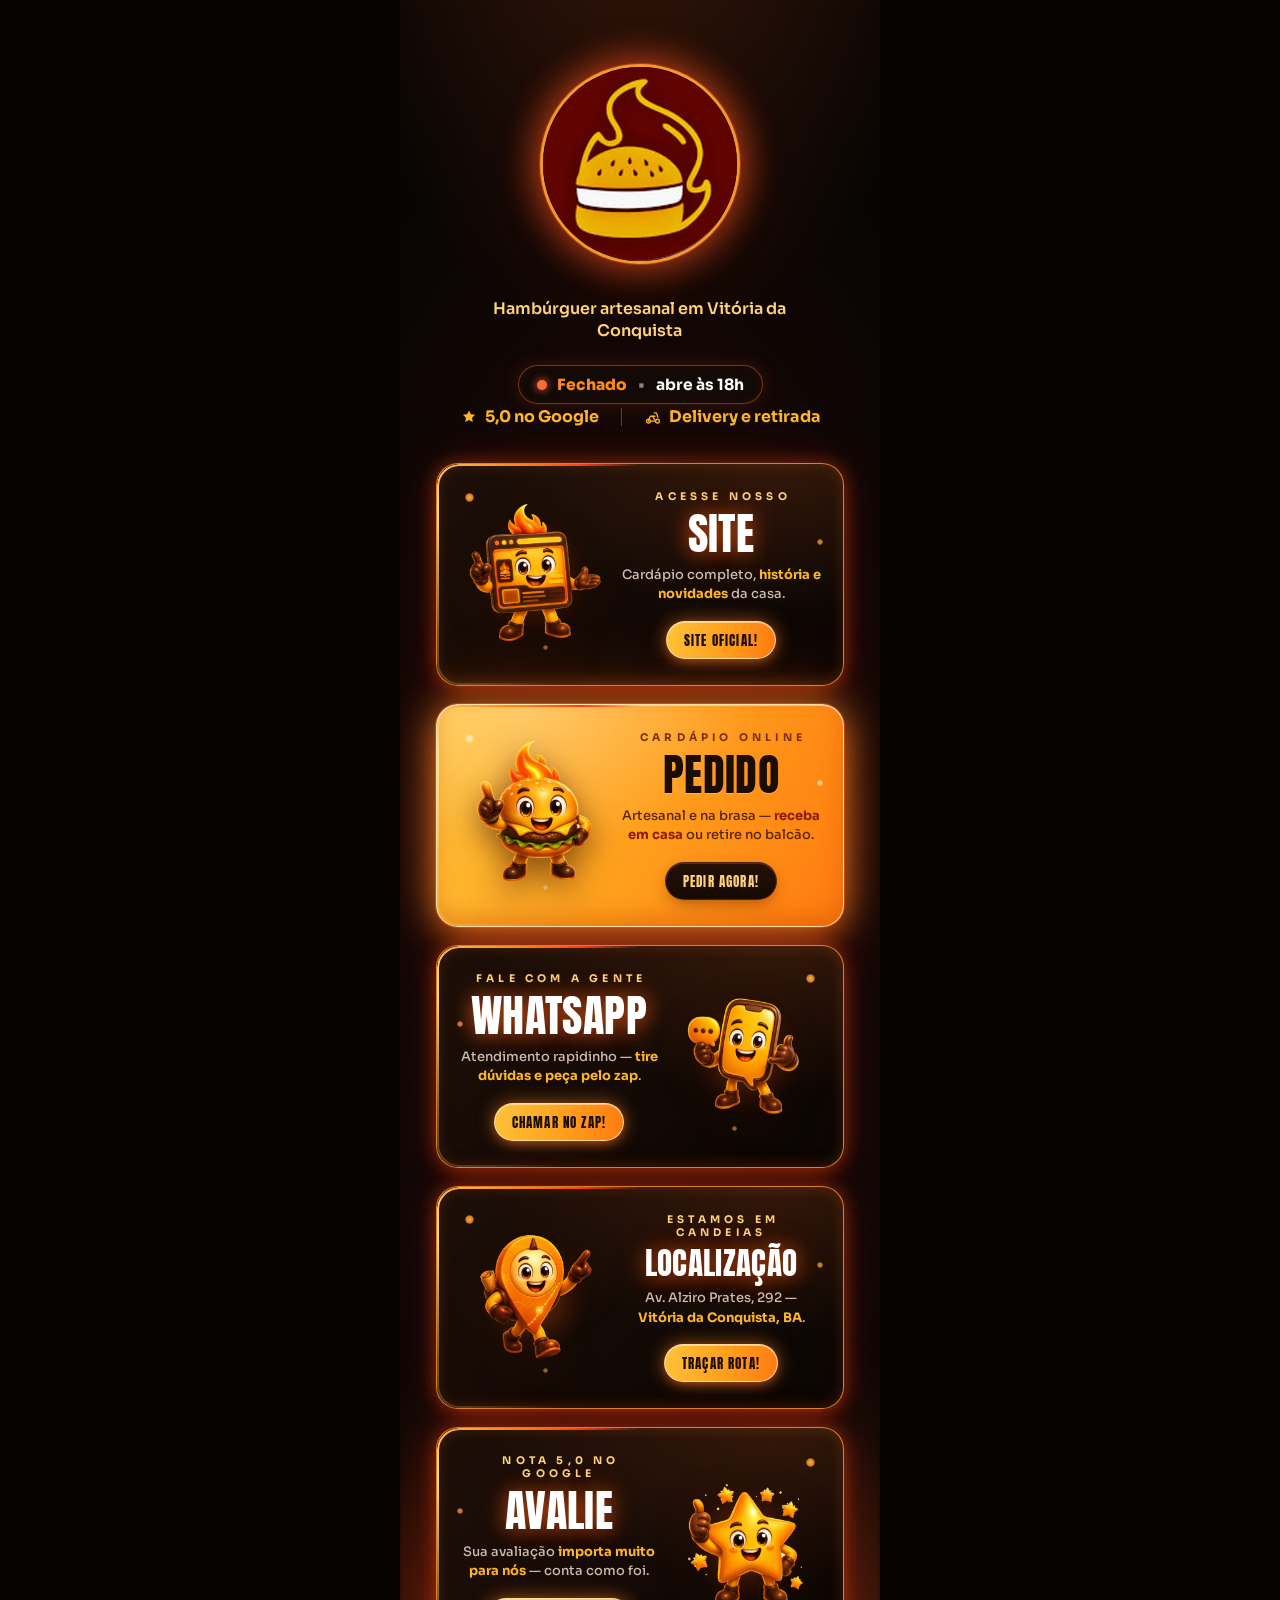
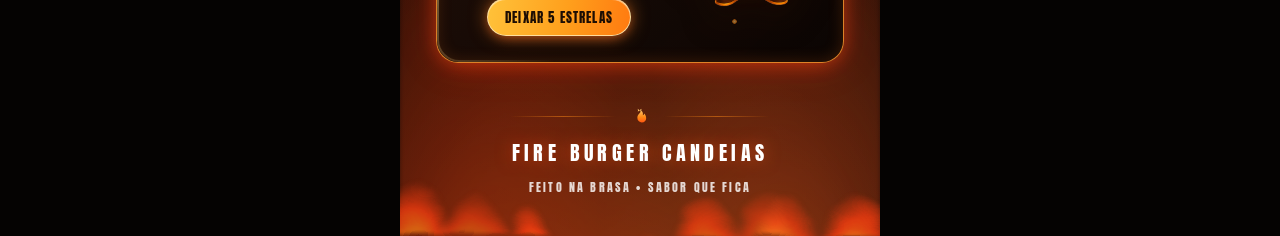
==== commit cc0e1d00: "Mover prova social para o topo do linktree" ====
--- a/links/index.html
+++ b/links/index.html
@@ -301,6 +301,13 @@
       <span class="status">Aberto hoje</span><span class="sep">•</span><span id="hours">18h às 23h</span>
     </div>
 
+    <!-- PROVA SOCIAL -->
+    <div class="proof">
+      <span><svg viewBox="0 0 24 24" fill="#ffb627"><path d="M12 3.2l2.5 5.1 5.6.8-4 4 .95 5.6L12 16.1 6.95 18.7 7.9 13.1l-4-4 5.6-.8L12 3.2Z"/></svg>5,0 no Google</span>
+      <span class="bar" aria-hidden="true"></span>
+      <span><svg viewBox="0 0 24 24" fill="none" stroke="#ffb627" stroke-width="1.7" stroke-linecap="round" stroke-linejoin="round"><circle cx="6" cy="17.5" r="2.5"/><circle cx="18" cy="17.5" r="2.5"/><path d="M8.4 17.5h7.1M6 17.5l2.4-6.5h3.1l2.6 4.5"/><path d="M13.5 6.5h2.4c.5 0 .9.3 1 .8l1.6 5.1"/><path d="M11.2 11h3.4"/></svg>Delivery e retirada</span>
+    </div>
+
     <div class="links">
       <!-- SITE -->
       <a class="card card--flip" href="https://fireburguer.com.br/?utm_source=linktree&utm_medium=bio&utm_campaign=site" target="_blank" rel="noopener" aria-label="Acessar o site da Fire Burger">
@@ -337,13 +344,6 @@
           </span>
         </span>
       </a>
-
-      <!-- PROVA SOCIAL -->
-      <div class="proof">
-        <span><svg viewBox="0 0 24 24" fill="#ffb627"><path d="M12 3.2l2.5 5.1 5.6.8-4 4 .95 5.6L12 16.1 6.95 18.7 7.9 13.1l-4-4 5.6-.8L12 3.2Z"/></svg>5,0 no Google</span>
-        <span class="bar" aria-hidden="true"></span>
-        <span><svg viewBox="0 0 24 24" fill="none" stroke="#ffb627" stroke-width="1.7" stroke-linecap="round" stroke-linejoin="round"><circle cx="6" cy="17.5" r="2.5"/><circle cx="18" cy="17.5" r="2.5"/><path d="M8.4 17.5h7.1M6 17.5l2.4-6.5h3.1l2.6 4.5"/><path d="M13.5 6.5h2.4c.5 0 .9.3 1 .8l1.6 5.1"/><path d="M11.2 11h3.4"/></svg>Delivery e retirada</span>
-      </div>
 
       <!-- WHATSAPP -->
       <a class="card" href="https://wa.me/5577999914216?text=Ol%C3%A1!%20Vim%20pelo%20link%20da%20bio%20e%20quero%20fazer%20um%20pedido." target="_blank" rel="noopener" aria-label="Falar no WhatsApp da Fire Burger">
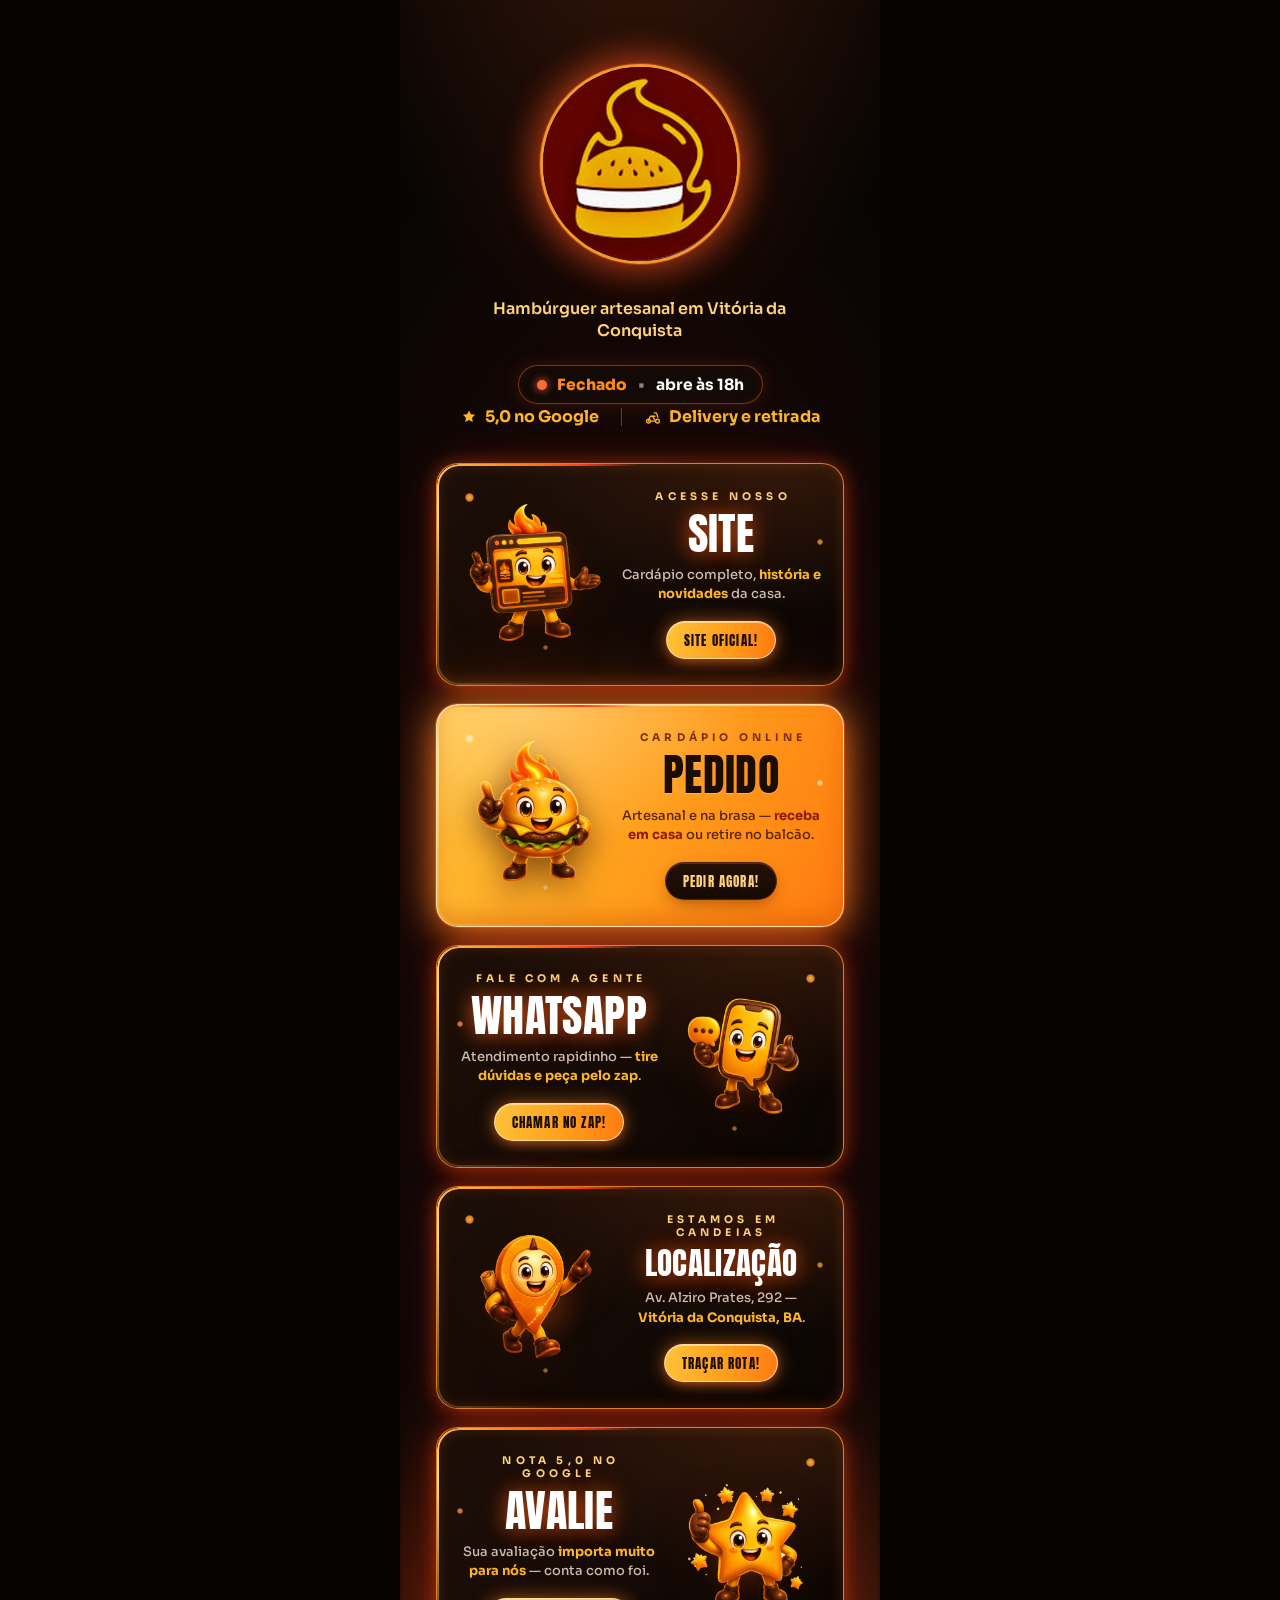
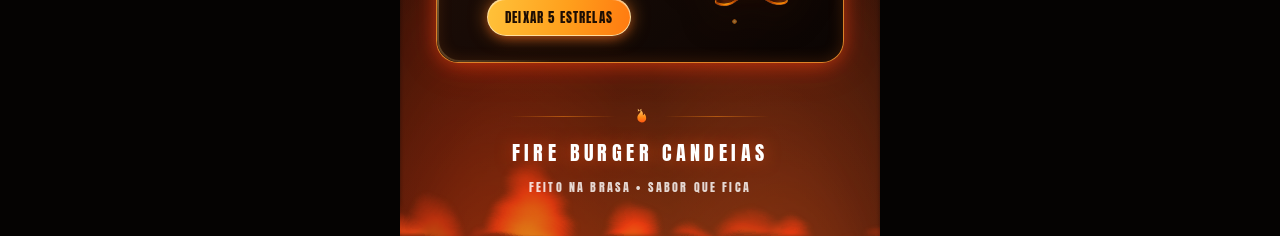
==== commit 01f94781: "Otimizar carregamento e imagens do site" ====
--- a/links/index.html
+++ b/links/index.html
@@ -24,6 +24,7 @@
 <meta name="twitter:image" content="https://fireburguer.com.br/logo-fire-burger-perfil-1024.png" />
 <link rel="icon" type="image/jpeg" href="logo%20fire%20burguer.jpeg" />
 <link rel="apple-touch-icon" href="logo-fire-burger-perfil-512.png" />
+<link rel="manifest" href="site.webmanifest" />
 <link rel="preload" as="image" href="logo-fire-burger-perfil-512.png" fetchpriority="high" />
 <link rel="preconnect" href="https://fonts.googleapis.com" />
 <link rel="preconnect" href="https://fonts.gstatic.com" crossorigin />
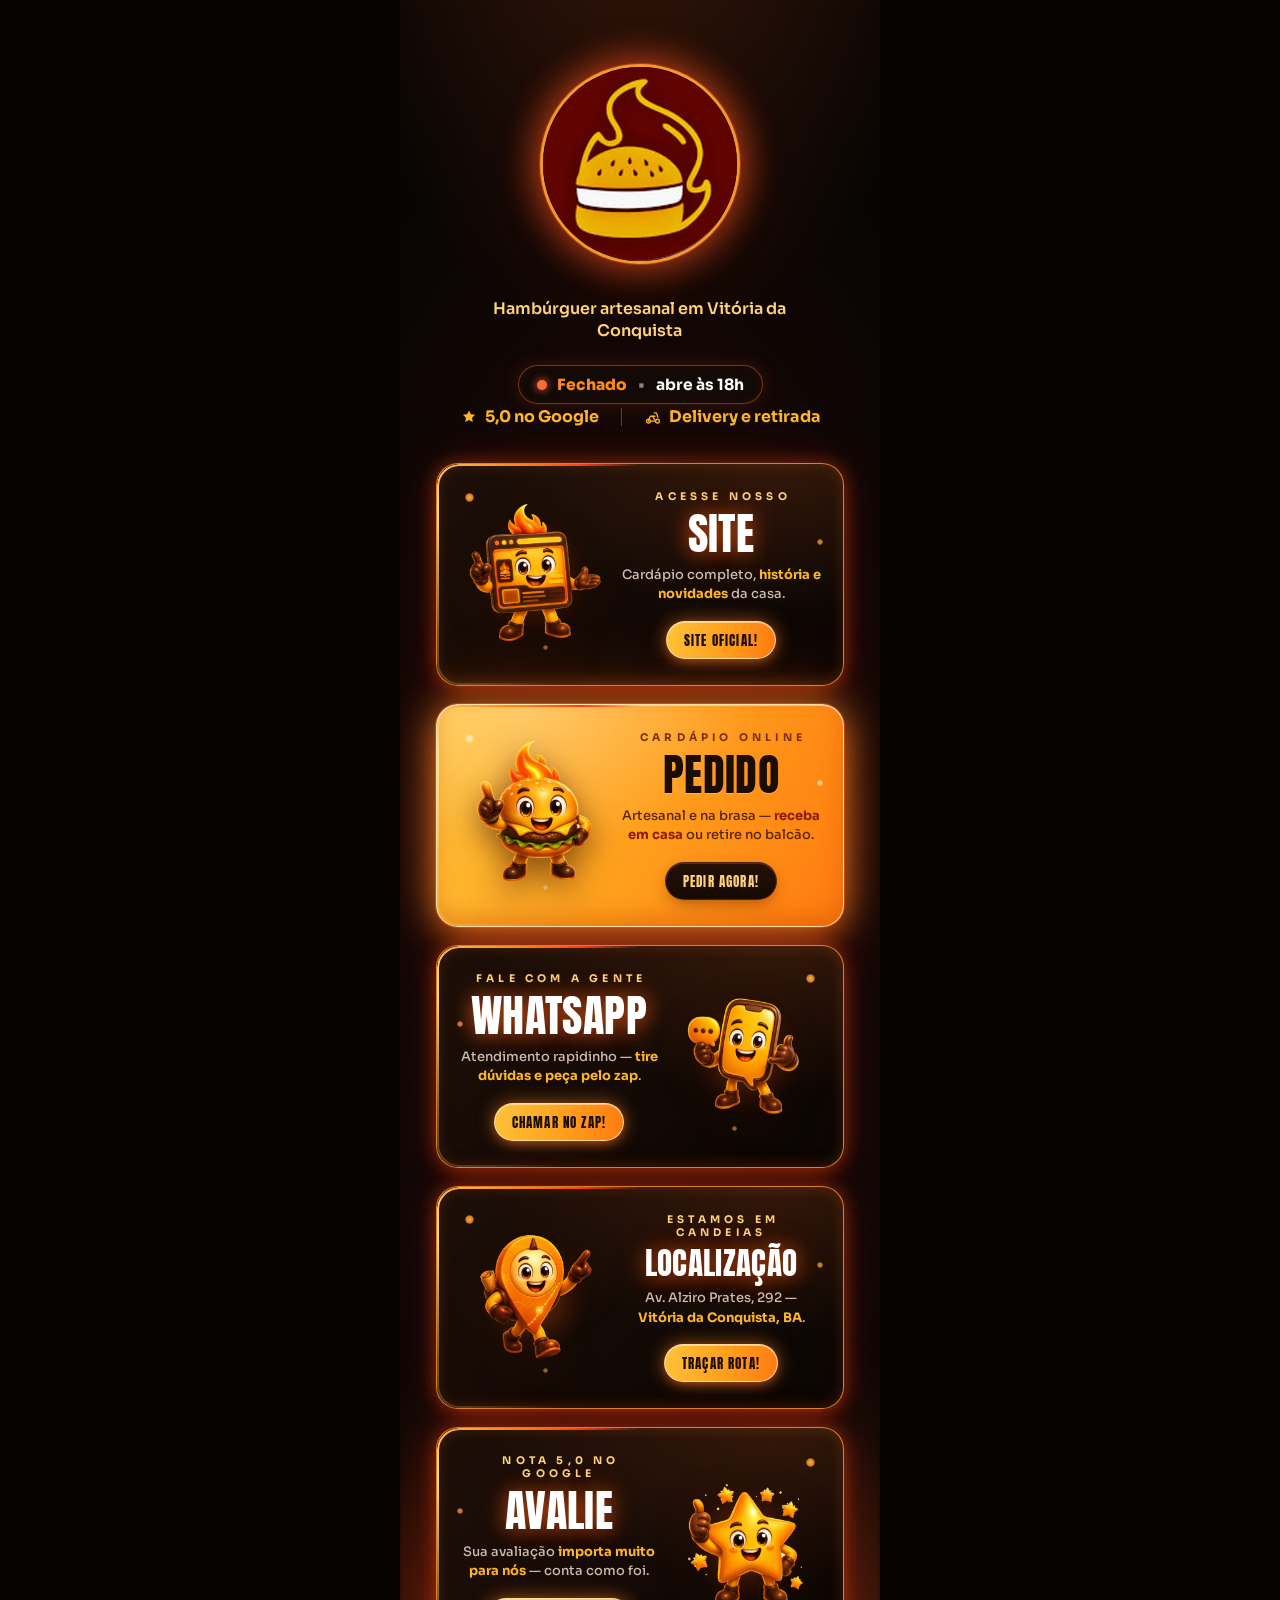
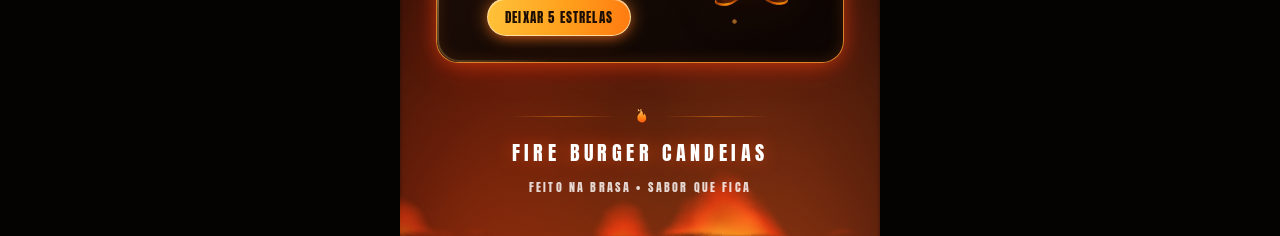
==== commit 1876204a: "feat(links): mascotes animados + logo circular restaurada - Adiciona 5 mascotes 3D animados nos card" ====
--- a/links/index.html
+++ b/links/index.html
@@ -3,7 +3,6 @@
 <head>
 <meta charset="UTF-8" />
 <meta name="viewport" content="width=device-width, initial-scale=1.0, viewport-fit=cover" />
-<base href="../" />
 <title>Fire Burger Candeias · Hambúrguer artesanal em Vitória da Conquista</title>
 <meta name="description" content="Hambúrguer artesanal feito na brasa em Candeias, Vitória da Conquista. Peça agora — delivery e retirada. Fire Burger Candeias, sabor que fica." />
 <meta name="robots" content="index, follow" />
@@ -22,10 +21,9 @@
 <meta name="twitter:title" content="Fire Burger Candeias · @fireburger.candeias" />
 <meta name="twitter:description" content="Hambúrguer artesanal em Vitória da Conquista — feito na brasa." />
 <meta name="twitter:image" content="https://fireburguer.com.br/logo-fire-burger-perfil-1024.png" />
-<link rel="icon" type="image/jpeg" href="logo%20fire%20burguer.jpeg" />
-<link rel="apple-touch-icon" href="logo-fire-burger-perfil-512.png" />
-<link rel="manifest" href="site.webmanifest" />
-<link rel="preload" as="image" href="logo-fire-burger-perfil-512.png" fetchpriority="high" />
+<link rel="icon" type="image/jpeg" href="../logo%20fire%20burguer.jpeg" />
+<link rel="apple-touch-icon" href="../logo-fire-burger-perfil-512.png" />
+<link rel="preload" as="image" href="../logo-fire-burger-perfil-512.png" fetchpriority="high" />
 <link rel="preconnect" href="https://fonts.googleapis.com" />
 <link rel="preconnect" href="https://fonts.gstatic.com" crossorigin />
 <link href="https://fonts.googleapis.com/css2?family=Anton&family=Bricolage+Grotesque:opsz,wght@12..96,600;12..96,700;12..96,800&family=Ranchers&family=Sora:wght@500;600;700;800&display=swap" rel="stylesheet" />
@@ -292,7 +290,7 @@
     <!-- HERO (somente logo) -->
     <div class="hero">
       <span class="hero-glow" aria-hidden="true"></span>
-      <div class="hero-logo"><img src="logo-fire-burger-perfil-512.png" alt="Logo Fire Burger Candeias" width="200" height="200" decoding="async" fetchpriority="high" /></div>
+      <div class="hero-logo"><img src="../logo-fire-burger-perfil-512.png" alt="Logo Fire Burger Candeias" width="200" height="200" decoding="async" fetchpriority="high" /></div>
     </div>
 
     <p class="sub">Hambúrguer artesanal em Vitória da Conquista</p>
@@ -321,7 +319,7 @@
         </span>
         <span class="card-art" aria-hidden="true">
           <span class="mascote" style="animation-delay:0s">
-            <img src="img/mascote-site.png" alt="" width="480" height="480" decoding="async" fetchpriority="high" />
+            <img src="../img/mascote-site.png" alt="" width="480" height="480" decoding="async" fetchpriority="high" />
             <span class="lid" style="--x:44;--y:42.6;--ew:12.5;--eh:9.5;--bdur:4.4s;--bdel:.2s"></span>
             <span class="lid" style="--x:60.7;--y:41.6;--ew:12.5;--eh:9.5;--bdur:4.4s;--bdel:.2s"></span>
           </span>
@@ -339,7 +337,7 @@
         </span>
         <span class="card-art" aria-hidden="true">
           <span class="mascote" style="animation-delay:-1.1s">
-            <img src="img/mascote-pedido.png" alt="" width="480" height="480" decoding="async" />
+            <img src="../img/mascote-pedido.png" alt="" width="480" height="480" decoding="async" />
             <span class="lid" style="--x:46;--y:42.2;--ew:13;--eh:10;--bdur:5s;--bdel:.9s"></span>
             <span class="lid" style="--x:67.8;--y:42.4;--ew:13;--eh:10;--bdur:5s;--bdel:.9s"></span>
           </span>
@@ -357,7 +355,7 @@
         </span>
         <span class="card-art" aria-hidden="true">
           <span class="mascote" style="animation-delay:-2.2s">
-            <img src="img/mascote-whatsapp.png" alt="" width="480" height="480" loading="lazy" decoding="async" />
+            <img src="../img/mascote-whatsapp.png" alt="" width="480" height="480" loading="lazy" decoding="async" />
             <span class="lid" style="--x:45.8;--y:36.4;--ew:10.5;--eh:8.5;--bdur:4.7s;--bdel:1.7s"></span>
             <span class="lid" style="--x:60.1;--y:38.2;--ew:10.5;--eh:8.5;--bdur:4.7s;--bdel:1.7s"></span>
           </span>
@@ -375,7 +373,7 @@
         </span>
         <span class="card-art" aria-hidden="true">
           <span class="mascote" style="animation-delay:-3.3s">
-            <img src="img/mascote-localizacao.png" alt="" width="480" height="480" loading="lazy" decoding="async" />
+            <img src="../img/mascote-localizacao.png" alt="" width="480" height="480" loading="lazy" decoding="async" />
             <span class="lid" style="--x:45.5;--y:31.5;--ew:11;--eh:8.5;--bdur:5.3s;--bdel:2.6s"></span>
             <span class="lid" style="--x:59.1;--y:31.2;--ew:11;--eh:8.5;--bdur:5.3s;--bdel:2.6s"></span>
           </span>
@@ -394,7 +392,7 @@
         </span>
         <span class="card-art" aria-hidden="true">
           <span class="mascote" style="animation-delay:-4.4s">
-            <img src="img/mascote-avalie.png" alt="" width="480" height="480" loading="lazy" decoding="async" />
+            <img src="../img/mascote-avalie.png" alt="" width="480" height="480" loading="lazy" decoding="async" />
             <span class="lid" style="--x:46.1;--y:44.4;--ew:11.5;--eh:9;--bdur:4.9s;--bdel:3.4s"></span>
             <span class="lid" style="--x:63.7;--y:43.8;--ew:11.5;--eh:9;--bdur:4.9s;--bdel:3.4s"></span>
           </span>
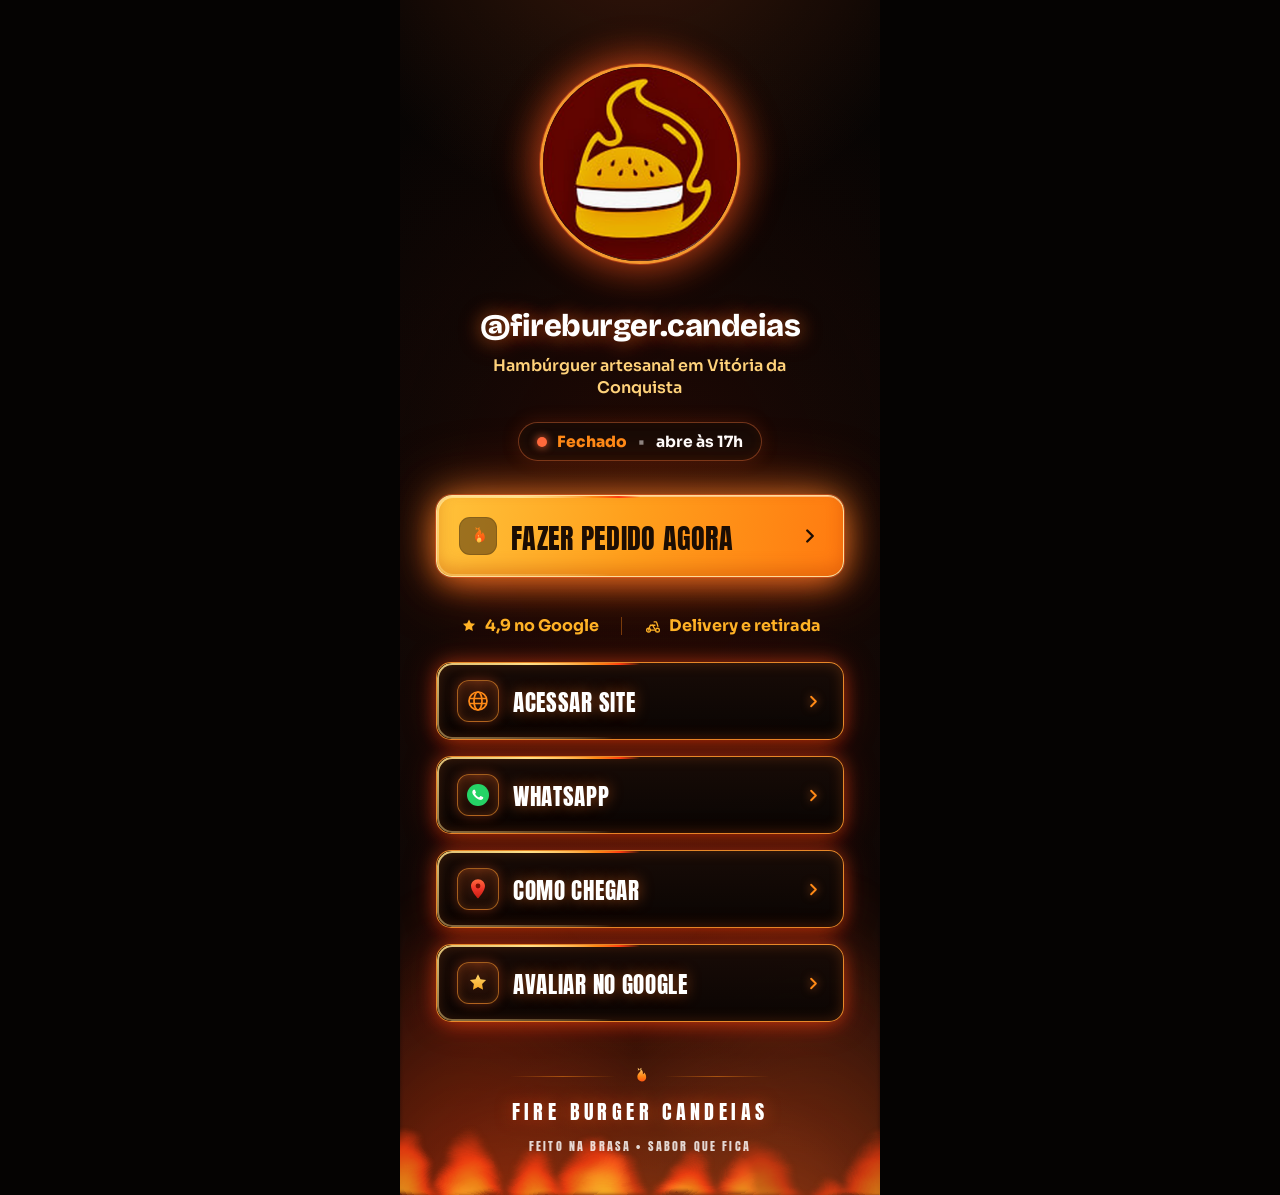
==== commit f5e97bb2: "Corrige horario em /links (almoco seg-sex + hamburgueria diaria ate 00h) Co-Authored-By: Claude Sonn" ====
--- a/links/index.html
+++ b/links/index.html
@@ -1,4 +1,4 @@
-<!DOCTYPE html>
+﻿<!DOCTYPE html>
 <html lang="pt-BR">
 <head>
 <meta charset="UTF-8" />
@@ -26,7 +26,7 @@
 <link rel="preload" as="image" href="../logo-fire-burger-perfil-512.png" fetchpriority="high" />
 <link rel="preconnect" href="https://fonts.googleapis.com" />
 <link rel="preconnect" href="https://fonts.gstatic.com" crossorigin />
-<link href="https://fonts.googleapis.com/css2?family=Anton&family=Bricolage+Grotesque:opsz,wght@12..96,600;12..96,700;12..96,800&family=Ranchers&family=Sora:wght@500;600;700;800&display=swap" rel="stylesheet" />
+<link href="https://fonts.googleapis.com/css2?family=Anton&family=Bricolage+Grotesque:opsz,wght@12..96,600;12..96,700;12..96,800&family=Sora:wght@500;600;700;800&display=swap" rel="stylesheet" />
 <script type="application/ld+json">
 {
   "@context":"https://schema.org",
@@ -39,8 +39,8 @@
   "telephone":"+5577999914216",
   "sameAs":["https://www.instagram.com/fireburger.candeias/"],
   "address":{"@type":"PostalAddress","streetAddress":"Av. Alziro Prates, 292","addressLocality":"Candeias, Vitória da Conquista","addressRegion":"BA","addressCountry":"BR"},
-  "openingHoursSpecification":{"@type":"OpeningHoursSpecification","dayOfWeek":["Monday","Tuesday","Wednesday","Thursday","Friday","Saturday","Sunday"],"opens":"18:00","closes":"23:00"},
-  "aggregateRating":{"@type":"AggregateRating","ratingValue":"5.0","reviewCount":"959"}
+  "openingHoursSpecification":[{"@type":"OpeningHoursSpecification","dayOfWeek":["Monday","Tuesday","Wednesday","Thursday","Friday"],"opens":"11:30","closes":"14:30"},{"@type":"OpeningHoursSpecification","dayOfWeek":["Monday","Tuesday","Wednesday","Thursday","Friday","Saturday","Sunday"],"opens":"17:00","closes":"00:00"}],
+  "aggregateRating":{"@type":"AggregateRating","ratingValue":"4.9","reviewCount":"959"}
 }
 </script>
 <style>
@@ -114,7 +114,11 @@
 .hero-logo img{position:absolute;inset:0;width:100%;height:100%;object-fit:cover;display:block}
 
 /* ---------- Cabeçalho ---------- */
-.sub{margin-top:clamp(22px,5.6vw,34px);text-align:center;color:var(--gold);font-weight:600;font-size:clamp(13.5px,3.7vw,16px);line-height:1.35;max-width:92%}
+.handle{margin-top:clamp(30px,7.5vw,46px);font-family:'Bricolage Grotesque','Sora',sans-serif;font-weight:800;color:#fff;
+  font-size:clamp(23px,6.2vw,31px);letter-spacing:-.015em;text-align:center;line-height:1.04;
+  max-width:100%;word-break:break-word;
+  text-shadow:0 0 18px rgba(255,120,40,.45), 0 2px 24px rgba(255,90,31,.4)}
+.sub{margin-top:clamp(9px,2.4vw,13px);text-align:center;color:var(--gold);font-weight:600;font-size:clamp(13.5px,3.7vw,16px);line-height:1.35;max-width:92%}
 
 /* selo de funcionamento */
 .badge{margin-top:clamp(18px,4.4vw,24px);display:inline-flex;align-items:center;gap:10px;
@@ -129,136 +133,71 @@
 .badge.is-closed .dot{background:#ff6a3d;box-shadow:0 0 8px #ff6a3d;animation:none}
 .badge.is-closed .status{color:#ff8a17;font-weight:800}
 
-/* ---------- Cards de link (banners) ---------- */
-.links{width:100%;margin-top:clamp(24px,6vw,34px);display:flex;flex-direction:column;gap:clamp(14px,3.8vw,18px)}
-
-.card{position:relative;display:flex;align-items:center;gap:clamp(6px,2vw,12px);width:100%;
-  padding:clamp(18px,5vw,26px) clamp(15px,4.2vw,22px);border-radius:22px;text-decoration:none;color:#fff;overflow:hidden;
-  background:
-    radial-gradient(130% 120% at 85% 0,rgba(255,110,35,.14),transparent 55%),
-    linear-gradient(135deg,rgba(30,15,8,.97),rgba(10,5,3,.98));
-  border:1.6px solid rgba(255,150,45,.85);
-  box-shadow:inset 0 0 16px rgba(255,120,35,.18), 0 0 18px rgba(255,90,31,.35), 0 0 40px rgba(255,61,16,.18), 0 8px 26px -10px rgba(255,40,0,.5);
+/* ---------- Botão principal ---------- */
+.links{width:100%;display:flex;flex-direction:column;gap:clamp(12px,3.2vw,16px)}
+.btn-primary{
+  position:relative;margin-top:clamp(24px,6vw,34px);width:100%;
+  display:flex;align-items:center;gap:14px;
+  padding:clamp(16px,4.2vw,21px) clamp(16px,4.4vw,22px);border-radius:16px;
+  text-decoration:none;overflow:hidden;
+  background:linear-gradient(100deg,#ffc23a 0%,#ff9f1c 48%,#ff7a10 100%);
+  border:1.5px solid rgba(255,225,160,.95);
+  box-shadow:0 0 0 1px rgba(255,90,31,.45), 0 0 36px rgba(255,150,45,.7), 0 0 70px rgba(255,80,20,.4), 0 10px 30px -6px rgba(255,80,20,.65),
+    inset 0 1px 0 rgba(255,255,255,.45), inset 0 -8px 16px rgba(180,60,0,.32);
+  animation:primPulse 2.2s var(--ease) infinite;
+  transition:transform .3s var(--ease),box-shadow .3s var(--ease)}
+@keyframes primPulse{0%,100%{box-shadow:0 0 0 1px rgba(255,90,31,.36),0 0 22px rgba(255,140,40,.5),0 10px 28px -6px rgba(255,80,20,.55),inset 0 1px 0 rgba(255,255,255,.4),inset 0 -8px 16px rgba(180,60,0,.3)}
+  50%{box-shadow:0 0 0 2px rgba(255,120,40,.55),0 0 40px rgba(255,150,45,.85),0 12px 34px -6px rgba(255,80,20,.7),inset 0 1px 0 rgba(255,255,255,.5),inset 0 -8px 16px rgba(180,60,0,.34)}}
+.btn-primary .chip{flex:0 0 auto;width:38px;height:38px;border-radius:11px;display:grid;place-items:center;
+  background:rgba(20,8,2,.42);box-shadow:inset 0 0 0 1px rgba(0,0,0,.15)}
+.btn-primary .chip svg{width:22px;height:22px}
+.btn-primary .label{flex:1;font-family:'Anton',sans-serif;font-size:clamp(21px,6vw,28px);color:#1c0d03;letter-spacing:.01em;line-height:1;padding-top:3px}
+.btn-primary .arrow{flex:0 0 auto;color:#1c0d03}
+.btn-primary .arrow svg{width:22px;height:22px;display:block}
+.btn-primary:hover,.btn-primary:focus-visible{transform:scale(1.025)}
+.btn-primary:hover .arrow,.btn-primary:focus-visible .arrow{transform:translateX(5px)}
+.btn-primary:focus-visible,.btn:focus-visible{outline:3px solid #ffe1a6;outline-offset:3px}
+.btn-primary:active,.btn:active{transform:scale(.985)}
+.btn-primary .arrow{transition:transform .3s var(--ease)}
+
+/* faixa de prova social */
+.proof{margin:clamp(16px,4.2vw,22px) 0 clamp(6px,2vw,10px);display:flex;align-items:center;justify-content:center;gap:clamp(12px,4vw,22px);
+  color:var(--amber);font-weight:700;font-size:clamp(13px,3.8vw,16px)}
+.proof span{display:inline-flex;align-items:center;gap:7px}
+.proof svg{width:18px;height:18px;flex:0 0 auto}
+.proof .bar{width:1px;height:18px;background:rgba(255,138,23,.4)}
+
+/* ---------- Botões secundários ---------- */
+.btn{position:relative;display:flex;align-items:center;gap:14px;width:100%;
+  padding:clamp(13px,3.4vw,17px) clamp(15px,4.2vw,20px);border-radius:15px;text-decoration:none;color:#fff;overflow:hidden;
+  background:linear-gradient(180deg,rgba(24,12,7,.94),rgba(9,5,3,.96));
+  border:1.6px solid rgba(255,150,45,.9);
+  box-shadow:inset 0 0 14px rgba(255,120,35,.22), 0 0 18px rgba(255,90,31,.4), 0 0 36px rgba(255,61,16,.22), 0 6px 22px -8px rgba(255,40,0,.5);
   animation:secPulse 2.8s ease-in-out infinite;
-  transition:transform .35s var(--ease),box-shadow .35s var(--ease),border-color .35s var(--ease)}
-.card--flip{flex-direction:row-reverse}
-@keyframes secPulse{0%,100%{border-color:rgba(255,150,45,.65);box-shadow:inset 0 0 12px rgba(255,120,35,.14),0 0 14px rgba(255,90,31,.28),0 0 30px rgba(255,61,16,.14),0 8px 24px -10px rgba(255,40,0,.45)}
-  50%{border-color:rgba(255,180,60,1);box-shadow:inset 0 0 20px rgba(255,150,40,.28),0 0 26px rgba(255,110,40,.55),0 0 54px rgba(255,61,16,.3),0 8px 28px -10px rgba(255,40,0,.55)}}
-
-/* tubo de neon percorrendo a borda */
-.card::before{content:"";position:absolute;inset:0;border-radius:inherit;padding:1.7px;
+  transition:transform .3s var(--ease),box-shadow .3s var(--ease),border-color .3s var(--ease)}
+/* brilho que percorre a borda — tubo de neon vivo */
+.btn::before,.btn-primary::before{content:"";position:absolute;inset:0;border-radius:inherit;padding:1.7px;
   background:conic-gradient(from var(--beam),transparent 0 60%,rgba(255,220,140,.3) 70%,#ffe08a 80%,#ff8a17 86%,#ff3d10 92%,transparent 100%);
   -webkit-mask:linear-gradient(#000 0 0) content-box,linear-gradient(#000 0 0);-webkit-mask-composite:xor;
           mask:linear-gradient(#000 0 0) content-box,linear-gradient(#000 0 0);mask-composite:exclude;
   animation:beamRun 4.5s linear infinite;pointer-events:none;z-index:2}
 @keyframes beamRun{to{--beam:360deg}}
-.card>*{position:relative;z-index:3}
-
-.card-txt{flex:1 1 auto;min-width:0;display:flex;flex-direction:column;align-items:center;text-align:center;gap:clamp(7px,2vw,10px)}
-.kicker{font-weight:700;font-size:clamp(9px,2.5vw,10.5px);letter-spacing:.4em;text-indent:.4em;color:var(--gold);text-transform:uppercase}
-.card .title{font-family:'Anton',sans-serif;font-size:clamp(30px,9.4vw,44px);line-height:.95;letter-spacing:.01em;color:#fff;
-  text-shadow:0 0 24px rgba(255,120,40,.55),0 2px 18px rgba(255,61,16,.35)}
-.card .title.t-sm{font-size:clamp(21px,6.6vw,31px)}
-.card .desc{font-size:clamp(11.5px,3.2vw,13px);line-height:1.5;font-weight:500;color:rgba(251,233,214,.8);max-width:24ch}
-.card .desc b{color:var(--amber);font-weight:700}
-.pill{margin-top:clamp(3px,1.2vw,7px);display:inline-flex;align-items:center;font-family:'Anton',sans-serif;
-  font-size:clamp(11px,3vw,13px);letter-spacing:.09em;padding:9px 17px 8px;border-radius:100px;color:#1c0d03;
-  background:linear-gradient(100deg,#ffc23a,#ff9f1c 55%,#ff7a10);
-  border:1px solid rgba(255,228,170,.9);
-  box-shadow:0 0 18px rgba(255,140,40,.55),0 4px 12px -4px rgba(255,80,20,.6),inset 0 1px 0 rgba(255,255,255,.45);
-  transition:transform .3s var(--ease),box-shadow .3s var(--ease)}
-
-/* mascote do card */
-.card-art{position:relative;flex:0 0 clamp(112px,33vw,150px);display:grid;place-items:center}
-.card-art::before{content:"";position:absolute;inset:8% 12%;border-radius:50%;
-  background:radial-gradient(closest-side,rgba(255,140,40,.55),rgba(255,61,16,.16) 60%,transparent 78%);
-  filter:blur(10px);animation:breathe 3.2s var(--ease) infinite alternate}
-.card-art img{position:relative;width:100%;height:auto;display:block;
-  filter:drop-shadow(0 10px 16px rgba(40,12,0,.55));will-change:transform}
-
-/* mascote vivo: respira + acena (rotação na base = braço levantado balança) */
-.mascote{position:relative;display:block;width:100%;transform-origin:50% 92%;
-  animation:mascotLive 5.4s ease-in-out infinite;will-change:transform}
-@keyframes mascotLive{
-  0%,36%,72%,100%{transform:translateY(0) rotate(0)}
-  10%{transform:translateY(-4px) rotate(0)}
-  22%{transform:translateY(0) rotate(0)}
-  44%{transform:translateY(-2px) rotate(-3.6deg)}
-  50%{transform:translateY(-2px) rotate(4deg)}
-  56%{transform:translateY(-2px) rotate(-3.4deg)}
-  62%{transform:translateY(-1px) rotate(2.6deg)}
-  68%{transform:translateY(0) rotate(0)}}
-
-/* pálpebras — piscar (posição e tamanho por mascote via --x/--y/--ew/--eh) */
-.lid{position:absolute;left:calc(var(--x)*1%);top:calc(var(--y)*1%);
-  width:calc(var(--ew)*1%);height:calc(var(--eh)*1%);
-  transform:translate(-50%,-50%) scaleY(0);transform-origin:50% 12%;
-  background:var(--lidc,#eda30f);border-radius:30% 30% 50% 50%;
-  pointer-events:none;animation:blink var(--bdur,4.6s) linear infinite;
-  animation-delay:var(--bdel,0s);will-change:transform}
-@keyframes blink{0%,91%,97%,100%{transform:translate(-50%,-50%) scaleY(0)}
-  93%,95%{transform:translate(-50%,-50%) scaleY(1)}}
-
-/* hover/toque: aceno mais forte + pulinho */
-.card:hover .mascote,.card:active .mascote,.card:focus-visible .mascote{animation:mascotHi .9s ease-in-out infinite}
-@keyframes mascotHi{0%,100%{transform:translateY(0) rotate(0)}
-  25%{transform:translateY(-5px) rotate(-6.5deg)}
-  50%{transform:translateY(-7px) rotate(5.5deg)}
-  75%{transform:translateY(-3px) rotate(-4.5deg)}}
-
-/* sparkles no card de avaliação */
-.card--sparkle .fdeco i{animation:twinkle 1.8s ease-in-out infinite}
-.card--sparkle .fdeco i:nth-child(2){animation-delay:-.6s}
-.card--sparkle .fdeco i:nth-child(3){animation-delay:-1.2s}
-@keyframes twinkle{0%,100%{opacity:.25;transform:scale(.7)}50%{opacity:1;transform:scale(1.3)}}
-
-/* brasinhas decorativas flutuando */
-.fdeco{position:absolute;inset:0;pointer-events:none;z-index:1}
-.fdeco i{position:absolute;border-radius:50%;
-  background:radial-gradient(circle,#ffd27a 0%,#ff8a17 55%,rgba(255,61,16,0) 78%);
-  animation:floaty 5s ease-in-out infinite}
-.fdeco i:nth-child(1){top:13%;right:7%;width:9px;height:9px;opacity:.85}
-.fdeco i:nth-child(2){bottom:16%;right:26%;width:5px;height:5px;opacity:.6;animation-delay:-2.1s}
-.fdeco i:nth-child(3){top:34%;left:5%;width:6px;height:6px;opacity:.7;animation-delay:-3.6s}
-.card--flip .fdeco i:nth-child(1){right:auto;left:7%}
-.card--flip .fdeco i:nth-child(2){right:auto;left:26%}
-.card--flip .fdeco i:nth-child(3){left:auto;right:5%}
-@keyframes floaty{0%,100%{transform:translateY(0) scale(1)}50%{transform:translateY(-8px) scale(1.15)}}
-
-/* card principal — quente, invertido */
-.card--hot{background:
-    radial-gradient(120% 130% at 20% 0,rgba(255,255,255,.28),transparent 50%),
-    linear-gradient(115deg,#ffc23a 0%,#ff9f1c 52%,#ff7a10 100%);
-  border-color:rgba(255,230,175,.95);
-  box-shadow:0 0 0 1px rgba(255,90,31,.45),0 0 38px rgba(255,150,45,.65),0 0 80px rgba(255,80,20,.35),0 12px 32px -8px rgba(255,80,20,.65),
-    inset 0 1px 0 rgba(255,255,255,.45),inset 0 -10px 20px rgba(180,60,0,.28);
-  animation:primPulse 2.2s var(--ease) infinite}
-@keyframes primPulse{0%,100%{box-shadow:0 0 0 1px rgba(255,90,31,.36),0 0 24px rgba(255,140,40,.5),0 12px 30px -8px rgba(255,80,20,.55),inset 0 1px 0 rgba(255,255,255,.4),inset 0 -10px 20px rgba(180,60,0,.26)}
-  50%{box-shadow:0 0 0 2px rgba(255,120,40,.55),0 0 44px rgba(255,150,45,.85),0 14px 36px -8px rgba(255,80,20,.72),inset 0 1px 0 rgba(255,255,255,.5),inset 0 -10px 20px rgba(180,60,0,.3)}}
-.card--hot .kicker{color:#7a3000}
-.card--hot .title{color:#1c0d03;text-shadow:0 1px 0 rgba(255,255,255,.25)}
-.card--hot .desc{color:rgba(70,28,4,.92)}
-.card--hot .desc b{color:#8a1d00}
-.card--hot .pill{background:linear-gradient(180deg,#241006,#160a04);color:var(--gold);border-color:rgba(120,50,10,.6);
-  box-shadow:0 6px 16px -4px rgba(90,30,0,.55),inset 0 1px 0 rgba(255,200,120,.18)}
-.card--hot .fdeco i{background:radial-gradient(circle,#fff6e0 0%,#ffdf8a 55%,rgba(255,255,255,0) 78%)}
-
-/* hover / foco */
-.card:hover,.card:focus-visible{transform:scale(1.02);border-color:rgba(255,200,90,1);
-  box-shadow:inset 0 0 22px rgba(255,170,55,.32),0 0 36px rgba(255,120,40,.7),0 0 70px rgba(255,61,16,.36),0 10px 30px -10px rgba(255,40,0,.6)}
-.card--hot:hover,.card--hot:focus-visible{transform:scale(1.02)}
-.card:hover .card-art::before,.card:focus-visible .card-art::before{animation-duration:1.4s}
-.card:hover .pill,.card:focus-visible .pill{transform:translateY(-2px)}
-.card:hover::before{animation-duration:2.4s}
-.card:focus-visible{outline:3px solid #ffe1a6;outline-offset:3px}
-.card:active{transform:scale(.985)}
-
-/* faixa de prova social */
-.proof{display:flex;align-items:center;justify-content:center;gap:clamp(12px,4vw,22px);margin:2px 0;
-  color:var(--amber);font-weight:700;font-size:clamp(13px,3.8vw,16px)}
-.proof span{display:inline-flex;align-items:center;gap:7px}
-.proof svg{width:18px;height:18px;flex:0 0 auto}
-.proof .bar{width:1px;height:18px;background:rgba(255,138,23,.4)}
+.btn>*,.btn-primary>*{position:relative;z-index:3}
+@keyframes secPulse{0%,100%{border-color:rgba(255,150,45,.7);box-shadow:inset 0 0 12px rgba(255,120,35,.16),0 0 14px rgba(255,90,31,.3),0 0 28px rgba(255,61,16,.16),0 6px 20px -8px rgba(255,40,0,.45)}
+  50%{border-color:rgba(255,180,60,1);box-shadow:inset 0 0 18px rgba(255,150,40,.3),0 0 26px rgba(255,110,40,.6),0 0 50px rgba(255,61,16,.34),0 6px 24px -8px rgba(255,40,0,.55)}}
+/* ícone em chip com anel neon — unifica o estilo */
+.btn .ico{flex:0 0 auto;width:42px;height:42px;border-radius:12px;display:grid;place-items:center;
+  background:radial-gradient(120% 130% at 50% 0,rgba(255,100,35,.22),rgba(8,4,3,.92));
+  border:1.5px solid rgba(255,150,45,.6);
+  box-shadow:inset 0 0 10px rgba(255,120,40,.28),0 0 12px rgba(255,90,31,.35)}
+.btn .ico svg{width:24px;height:24px;display:block}
+.btn .label{flex:1;font-family:'Anton',sans-serif;font-size:clamp(18px,5vw,23px);letter-spacing:.03em;line-height:1;padding-top:3px;color:#fff;text-shadow:0 0 14px rgba(255,120,40,.5)}
+.btn .arrow{flex:0 0 auto;color:var(--flame);filter:drop-shadow(0 0 5px rgba(255,120,40,.7));transition:transform .3s var(--ease),color .3s var(--ease)}
+.btn .arrow svg{width:19px;height:19px;display:block}
+.btn:hover,.btn:focus-visible{transform:scale(1.03);border-color:rgba(255,200,90,1);
+  box-shadow:inset 0 0 20px rgba(255,170,55,.36),0 0 34px rgba(255,120,40,.75),0 0 64px rgba(255,61,16,.4),0 8px 28px -8px rgba(255,40,0,.6)}
+.btn:hover .arrow,.btn:focus-visible .arrow{transform:translateX(5px);color:var(--amber)}
+.btn:hover::before,.btn:focus-visible::before{animation-duration:2.4s}
 
 /* ---------- Rodapé ---------- */
 .foot{margin-top:clamp(28px,7vw,44px);display:flex;flex-direction:column;align-items:center;gap:10px;width:100%}
@@ -293,112 +232,57 @@
       <div class="hero-logo"><img src="../logo-fire-burger-perfil-512.png" alt="Logo Fire Burger Candeias" width="200" height="200" decoding="async" fetchpriority="high" /></div>
     </div>
 
+    <h1 class="handle">@fireburger.candeias</h1>
     <p class="sub">Hambúrguer artesanal em Vitória da Conquista</p>
 
     <div class="badge" id="badge">
       <span class="dot" aria-hidden="true"></span>
-      <span class="status">Aberto hoje</span><span class="sep">•</span><span id="hours">18h às 23h</span>
+      <span class="status">Aberto hoje</span><span class="sep">•</span><span id="hours">17h às 00h</span>
     </div>
 
-    <!-- PROVA SOCIAL -->
-    <div class="proof">
-      <span><svg viewBox="0 0 24 24" fill="#ffb627"><path d="M12 3.2l2.5 5.1 5.6.8-4 4 .95 5.6L12 16.1 6.95 18.7 7.9 13.1l-4-4 5.6-.8L12 3.2Z"/></svg>5,0 no Google</span>
-      <span class="bar" aria-hidden="true"></span>
-      <span><svg viewBox="0 0 24 24" fill="none" stroke="#ffb627" stroke-width="1.7" stroke-linecap="round" stroke-linejoin="round"><circle cx="6" cy="17.5" r="2.5"/><circle cx="18" cy="17.5" r="2.5"/><path d="M8.4 17.5h7.1M6 17.5l2.4-6.5h3.1l2.6 4.5"/><path d="M13.5 6.5h2.4c.5 0 .9.3 1 .8l1.6 5.1"/><path d="M11.2 11h3.4"/></svg>Delivery e retirada</span>
-    </div>
-
     <div class="links">
-      <!-- SITE -->
-      <a class="card card--flip" href="https://fireburguer.com.br/?utm_source=linktree&utm_medium=bio&utm_campaign=site" target="_blank" rel="noopener" aria-label="Acessar o site da Fire Burger">
-        <span class="fdeco" aria-hidden="true"><i></i><i></i><i></i></span>
-        <span class="card-txt">
-          <span class="kicker">Acesse nosso</span>
-          <span class="title">SITE</span>
-          <span class="desc">Cardápio completo, <b>história e novidades</b> da casa.</span>
-          <span class="pill">SITE OFICIAL!</span>
+      <!-- BOTÃO PRINCIPAL -->
+      <a class="btn-primary" href="https://fireburgerpizzascaldosegourmet.saipos.com/home?utm_source=linktree&utm_medium=bio&utm_campaign=pedido" target="_blank" rel="noopener" aria-label="Fazer pedido agora no cardápio online">
+        <span class="chip" aria-hidden="true">
+          <svg viewBox="0 0 24 24" fill="none"><path d="M13.6 2.2c.5 2.4-.6 3.7-1.9 5.1-1.4 1.5-2.9 3.1-2.9 5.7 0 3.3 2.4 5.6 5.4 5.6 3 0 5.2-2.2 5.2-5.2 0-2.4-1.1-4.1-2.2-5.6-.4 1.1-1 1.8-1.8 2.2.7-2.6-.5-4.9-2.5-6.3.2 1-.1 1.6-.5 2.2-.6-1.7-1.6-2.7-3.2-3.8.5 1.4.6 2.5.2 3.6Z" fill="url(#pf)"/><path d="M12.9 11.2c.4 1.3-.2 2.1-.9 2.9-.6.7-1.2 1.5-1.2 2.5 0 1.5 1.1 2.5 2.5 2.5s2.4-1 2.4-2.4c0-1.5-.9-2.5-1.7-3.4-.4.6-.8.9-1.3 1.1.3-1.2-.2-2.3-1.1-3Z" fill="url(#pfc)"/><defs><linearGradient id="pf" x1="12" y1="2" x2="12" y2="22" gradientUnits="userSpaceOnUse"><stop stop-color="#ff8a17"/><stop offset="1" stop-color="#ff3d10"/></linearGradient><linearGradient id="pfc" x1="12" y1="11" x2="12" y2="20" gradientUnits="userSpaceOnUse"><stop stop-color="#ffe08a"/><stop offset="1" stop-color="#ffb627"/></linearGradient></defs></svg>
         </span>
-        <span class="card-art" aria-hidden="true">
-          <span class="mascote" style="animation-delay:0s">
-            <img src="../img/mascote-site.png" alt="" width="480" height="480" decoding="async" fetchpriority="high" />
-            <span class="lid" style="--x:44;--y:42.6;--ew:12.5;--eh:9.5;--bdur:4.4s;--bdel:.2s"></span>
-            <span class="lid" style="--x:60.7;--y:41.6;--ew:12.5;--eh:9.5;--bdur:4.4s;--bdel:.2s"></span>
-          </span>
-        </span>
-      </a>
-
-      <!-- CARD PRINCIPAL — PEDIDO -->
-      <a class="card card--hot card--flip" href="https://fireburgerpizzascaldosegourmet.saipos.com/home?utm_source=linktree&utm_medium=bio&utm_campaign=pedido" target="_blank" rel="noopener" aria-label="Fazer pedido agora no cardápio online">
-        <span class="fdeco" aria-hidden="true"><i></i><i></i><i></i></span>
-        <span class="card-txt">
-          <span class="kicker">Cardápio online</span>
-          <span class="title">PEDIDO</span>
-          <span class="desc">Artesanal e na brasa — <b>receba em casa</b> ou retire no balcão.</span>
-          <span class="pill">PEDIR AGORA!</span>
-        </span>
-        <span class="card-art" aria-hidden="true">
-          <span class="mascote" style="animation-delay:-1.1s">
-            <img src="../img/mascote-pedido.png" alt="" width="480" height="480" decoding="async" />
-            <span class="lid" style="--x:46;--y:42.2;--ew:13;--eh:10;--bdur:5s;--bdel:.9s"></span>
-            <span class="lid" style="--x:67.8;--y:42.4;--ew:13;--eh:10;--bdur:5s;--bdel:.9s"></span>
-          </span>
-        </span>
-      </a>
-
-      <!-- WHATSAPP -->
-      <a class="card" href="https://wa.me/5577999914216?text=Ol%C3%A1!%20Vim%20pelo%20link%20da%20bio%20e%20quero%20fazer%20um%20pedido." target="_blank" rel="noopener" aria-label="Falar no WhatsApp da Fire Burger">
-        <span class="fdeco" aria-hidden="true"><i></i><i></i><i></i></span>
-        <span class="card-txt">
-          <span class="kicker">Fale com a gente</span>
-          <span class="title">WHATSAPP</span>
-          <span class="desc">Atendimento rapidinho — <b>tire dúvidas e peça pelo zap</b>.</span>
-          <span class="pill">CHAMAR NO ZAP!</span>
-        </span>
-        <span class="card-art" aria-hidden="true">
-          <span class="mascote" style="animation-delay:-2.2s">
-            <img src="../img/mascote-whatsapp.png" alt="" width="480" height="480" loading="lazy" decoding="async" />
-            <span class="lid" style="--x:45.8;--y:36.4;--ew:10.5;--eh:8.5;--bdur:4.7s;--bdel:1.7s"></span>
-            <span class="lid" style="--x:60.1;--y:38.2;--ew:10.5;--eh:8.5;--bdur:4.7s;--bdel:1.7s"></span>
-          </span>
-        </span>
-      </a>
-
-      <!-- COMO CHEGAR -->
-      <a class="card card--flip" href="https://maps.app.goo.gl/gxtk2WfLhKHki3Jt8" target="_blank" rel="noopener" aria-label="Ver como chegar no Google Maps">
-        <span class="fdeco" aria-hidden="true"><i></i><i></i><i></i></span>
-        <span class="card-txt">
-          <span class="kicker">Estamos em Candeias</span>
-          <span class="title t-sm">LOCALIZAÇÃO</span>
-          <span class="desc">Av. Alziro Prates, 292 — <b>Vitória da Conquista, BA</b>.</span>
-          <span class="pill">TRAÇAR ROTA!</span>
-        </span>
-        <span class="card-art" aria-hidden="true">
-          <span class="mascote" style="animation-delay:-3.3s">
-            <img src="../img/mascote-localizacao.png" alt="" width="480" height="480" loading="lazy" decoding="async" />
-            <span class="lid" style="--x:45.5;--y:31.5;--ew:11;--eh:8.5;--bdur:5.3s;--bdel:2.6s"></span>
-            <span class="lid" style="--x:59.1;--y:31.2;--ew:11;--eh:8.5;--bdur:5.3s;--bdel:2.6s"></span>
-          </span>
-        </span>
-      </a>
-
-      <!-- AVALIAR — para abrir direto a janela de avaliação, troque o href por
+        <span class="label">FAZER PEDIDO AGORA</span>
+        <span class="arrow" aria-hidden="true"><svg viewBox="0 0 24 24" fill="none"><path d="M9 6l6 6-6 6" stroke="currentColor" stroke-width="2.6" stroke-linecap="round" stroke-linejoin="round"/></svg></span>
+      </a>
+
+      <!-- PROVA SOCIAL -->
+      <div class="proof">
+        <span><svg viewBox="0 0 24 24" fill="#ffb627"><path d="M12 3.2l2.5 5.1 5.6.8-4 4 .95 5.6L12 16.1 6.95 18.7 7.9 13.1l-4-4 5.6-.8L12 3.2Z"/></svg>4,9 no Google</span>
+        <span class="bar" aria-hidden="true"></span>
+        <span><svg viewBox="0 0 24 24" fill="none" stroke="#ffb627" stroke-width="1.7" stroke-linecap="round" stroke-linejoin="round"><circle cx="6" cy="17.5" r="2.5"/><circle cx="18" cy="17.5" r="2.5"/><path d="M8.4 17.5h7.1M6 17.5l2.4-6.5h3.1l2.6 4.5"/><path d="M13.5 6.5h2.4c.5 0 .9.3 1 .8l1.6 5.1"/><path d="M11.2 11h3.4"/></svg>Delivery e retirada</span>
+      </div>
+
+      <!-- BOTÕES SECUNDÁRIOS -->
+      <a class="btn" href="https://fireburguer.com.br/?utm_source=linktree&utm_medium=bio&utm_campaign=site" target="_blank" rel="noopener" aria-label="Acessar o site da Fire Burger">
+        <span class="ico" aria-hidden="true"><svg viewBox="0 0 24 24" fill="none" stroke="#ff8a17" stroke-width="1.7"><circle cx="12" cy="12" r="9"/><ellipse cx="12" cy="12" rx="4" ry="9"/><path d="M3.2 9.5h17.6M3.2 14.5h17.6"/></svg></span>
+        <span class="label">ACESSAR SITE</span>
+        <span class="arrow" aria-hidden="true"><svg viewBox="0 0 24 24" fill="none"><path d="M9 6l6 6-6 6" stroke="currentColor" stroke-width="2.4" stroke-linecap="round" stroke-linejoin="round"/></svg></span>
+      </a>
+
+      <a class="btn" href="https://wa.me/5577999914216?text=Ol%C3%A1!%20Vim%20pelo%20link%20da%20bio%20e%20quero%20fazer%20um%20pedido." target="_blank" rel="noopener" aria-label="Falar no WhatsApp da Fire Burger">
+        <span class="ico" aria-hidden="true"><svg viewBox="0 0 24 24" fill="none"><circle cx="12" cy="12" r="11" fill="#25D366"/><path d="M16.7 13.9c-.3-.15-1.6-.8-1.85-.9-.25-.1-.43-.14-.6.14-.18.27-.7.88-.85 1.06-.16.18-.31.2-.58.07-.27-.14-1.13-.42-2.15-1.33-.8-.71-1.33-1.58-1.49-1.85-.16-.27-.02-.42.12-.55.12-.12.27-.31.4-.47.14-.16.18-.27.27-.45.09-.18.05-.34-.02-.47-.07-.14-.6-1.45-.83-1.98-.22-.52-.44-.45-.6-.46h-.52c-.18 0-.47.07-.72.34-.25.27-.95.93-.95 2.26 0 1.33.97 2.62 1.1 2.8.14.18 1.9 2.9 4.6 4.07.64.28 1.14.44 1.53.57.64.2 1.23.18 1.69.11.51-.08 1.6-.65 1.82-1.28.22-.63.22-1.17.16-1.28-.07-.12-.25-.18-.52-.32Z" fill="#fff"/></svg></span>
+        <span class="label">WHATSAPP</span>
+        <span class="arrow" aria-hidden="true"><svg viewBox="0 0 24 24" fill="none"><path d="M9 6l6 6-6 6" stroke="currentColor" stroke-width="2.4" stroke-linecap="round" stroke-linejoin="round"/></svg></span>
+      </a>
+
+      <a class="btn" href="https://maps.app.goo.gl/gxtk2WfLhKHki3Jt8" target="_blank" rel="noopener" aria-label="Ver como chegar no Google Maps">
+        <span class="ico" aria-hidden="true"><svg viewBox="0 0 24 24" fill="none"><path d="M12 2.2c-3.9 0-7 3-7 6.8 0 4.7 5.6 11 6.5 12a.7.7 0 0 0 1 0c.9-1 6.5-7.3 6.5-12 0-3.8-3.1-6.8-7-6.8Z" fill="url(#pin)"/><circle cx="12" cy="9" r="2.4" fill="#7a0f00"/><defs><linearGradient id="pin" x1="12" y1="2.2" x2="12" y2="21" gradientUnits="userSpaceOnUse"><stop stop-color="#ff6a3d"/><stop offset=".5" stop-color="#f1372a"/><stop offset="1" stop-color="#c81e12"/></linearGradient></defs></svg></span>
+        <span class="label">COMO CHEGAR</span>
+        <span class="arrow" aria-hidden="true"><svg viewBox="0 0 24 24" fill="none"><path d="M9 6l6 6-6 6" stroke="currentColor" stroke-width="2.4" stroke-linecap="round" stroke-linejoin="round"/></svg></span>
+      </a>
+
+      <!-- Para abrir direto a janela de avaliação, troque o href por
            https://search.google.com/local/writereview?placeid=SEU_PLACE_ID -->
-      <a class="card card--sparkle" href="https://maps.app.goo.gl/gxtk2WfLhKHki3Jt8" target="_blank" rel="noopener" aria-label="Avaliar a Fire Burger no Google">
-        <span class="fdeco" aria-hidden="true"><i></i><i></i><i></i></span>
-        <span class="card-txt">
-          <span class="kicker">Nota 5,0 no Google</span>
-          <span class="title">AVALIE</span>
-          <span class="desc">Sua avaliação <b>importa muito para nós</b> — conta como foi.</span>
-          <span class="pill">DEIXAR 5 ESTRELAS</span>
-        </span>
-        <span class="card-art" aria-hidden="true">
-          <span class="mascote" style="animation-delay:-4.4s">
-            <img src="../img/mascote-avalie.png" alt="" width="480" height="480" loading="lazy" decoding="async" />
-            <span class="lid" style="--x:46.1;--y:44.4;--ew:11.5;--eh:9;--bdur:4.9s;--bdel:3.4s"></span>
-            <span class="lid" style="--x:63.7;--y:43.8;--ew:11.5;--eh:9;--bdur:4.9s;--bdel:3.4s"></span>
-          </span>
-        </span>
-      </a>
-
+      <a class="btn" href="https://maps.app.goo.gl/gxtk2WfLhKHki3Jt8" target="_blank" rel="noopener" aria-label="Avaliar a Fire Burger no Google">
+        <span class="ico" aria-hidden="true"><svg viewBox="0 0 24 24" fill="none"><path d="M12 3.2l2.5 5.1 5.6.8-4 4 .95 5.6L12 16.1 6.95 18.7 7.9 13.1l-4-4 5.6-.8L12 3.2Z" fill="url(#st)"/><defs><linearGradient id="st" x1="12" y1="3.2" x2="12" y2="18.7" gradientUnits="userSpaceOnUse"><stop stop-color="#ffd66a"/><stop offset="1" stop-color="#f5a623"/></linearGradient></defs></svg></span>
+        <span class="label">AVALIAR NO GOOGLE</span>
+        <span class="arrow" aria-hidden="true"><svg viewBox="0 0 24 24" fill="none"><path d="M9 6l6 6-6 6" stroke="currentColor" stroke-width="2.4" stroke-linecap="round" stroke-linejoin="round"/></svg></span>
+      </a>
     </div>
 
     <!-- RODAPÉ -->
@@ -412,59 +296,32 @@
   </main>
 
   <script>
-    /* Selo aberto/fechado dinâmico (18h–23h, todos os dias) */
+    /* Selo aberto/fechado dinâmico
+       Almoço: seg–sex 11:30–14:30  |  Hamburgueria: todos os dias 17:00–00:00 */
     (function(){
-      var OPEN=18, CLOSE=23;
       var badge=document.getElementById('badge'),
           status=badge&&badge.querySelector('.status'),
           hours=document.getElementById('hours');
       if(!badge||!status||!hours) return;
       function update(){
-        var now=new Date(), h=now.getHours()+now.getMinutes()/60;
-        var isOpen=h>=OPEN && h<CLOSE;
+        var now=new Date(), day=now.getDay(), t=now.getHours()*60+now.getMinutes();
+        var weekday=day>=1&&day<=5;
+        var isLunch=weekday && t>=690 && t<870;   // 11:30–14:30
+        var isDinner=t>=1020;                      // 17:00–00:00
+        var isOpen=isLunch||isDinner;
         if(isOpen){
           badge.classList.remove('is-closed');
           status.textContent='Aberto agora';
-          hours.textContent='fecha às '+CLOSE+'h';
+          hours.textContent='fecha às '+(isLunch?'14h30':'00h');
         }else{
           badge.classList.add('is-closed');
           status.textContent='Fechado';
-          hours.textContent='abre às '+OPEN+'h';
+          var next=(weekday && t<690)?'11h30':'17h';
+          hours.textContent='abre às '+next;
         }
-        badge.setAttribute('aria-label', (isOpen?'Aberto agora, ':'Fechado, ')+'horário de funcionamento das '+OPEN+'h às '+CLOSE+'h');
+        badge.setAttribute('aria-label', (isOpen?'Aberto agora':'Fechado')+' — almoço seg a sex 11h30 às 14h30, hamburgueria todos os dias 17h às 00h');
       }
       update(); setInterval(update, 60000);
-    })();
-
-    /* pálpebras com a cor da pele do mascote (amostra abaixo do olho no PNG) */
-    (function(){
-      document.querySelectorAll('.card-art').forEach(function(art){
-        var img = art.querySelector('img');
-        if(!img) return;
-        function paint(){
-          try{
-            var c = document.createElement('canvas');
-            c.width = img.naturalWidth; c.height = img.naturalHeight;
-            var ctx = c.getContext('2d');
-            ctx.drawImage(img, 0, 0);
-            var lids = art.querySelectorAll('.lid');
-            if(lids.length < 2) return;
-            // amostra a testa: ponto médio entre os olhos, um pouco acima
-            var x1 = parseFloat(lids[0].style.getPropertyValue('--x'))/100,
-                y1 = parseFloat(lids[0].style.getPropertyValue('--y'))/100,
-                x2 = parseFloat(lids[1].style.getPropertyValue('--x'))/100,
-                y2 = parseFloat(lids[1].style.getPropertyValue('--y'))/100,
-                p = ctx.getImageData(Math.round(c.width*(x1+x2)/2), Math.round(c.height*(Math.min(y1,y2)-0.02)), 1, 1).data;
-            if(p[3] > 200){
-              var col = 'rgb('+Math.round(p[0]*.92)+','+Math.round(p[1]*.92)+','+Math.round(p[2]*.92)+')';
-              lids[0].style.background = col;
-              lids[1].style.background = col;
-            }
-          }catch(e){}
-        }
-        if(img.complete && img.naturalWidth) paint();
-        else img.addEventListener('load', paint);
-      });
     })();
 
     (function(){
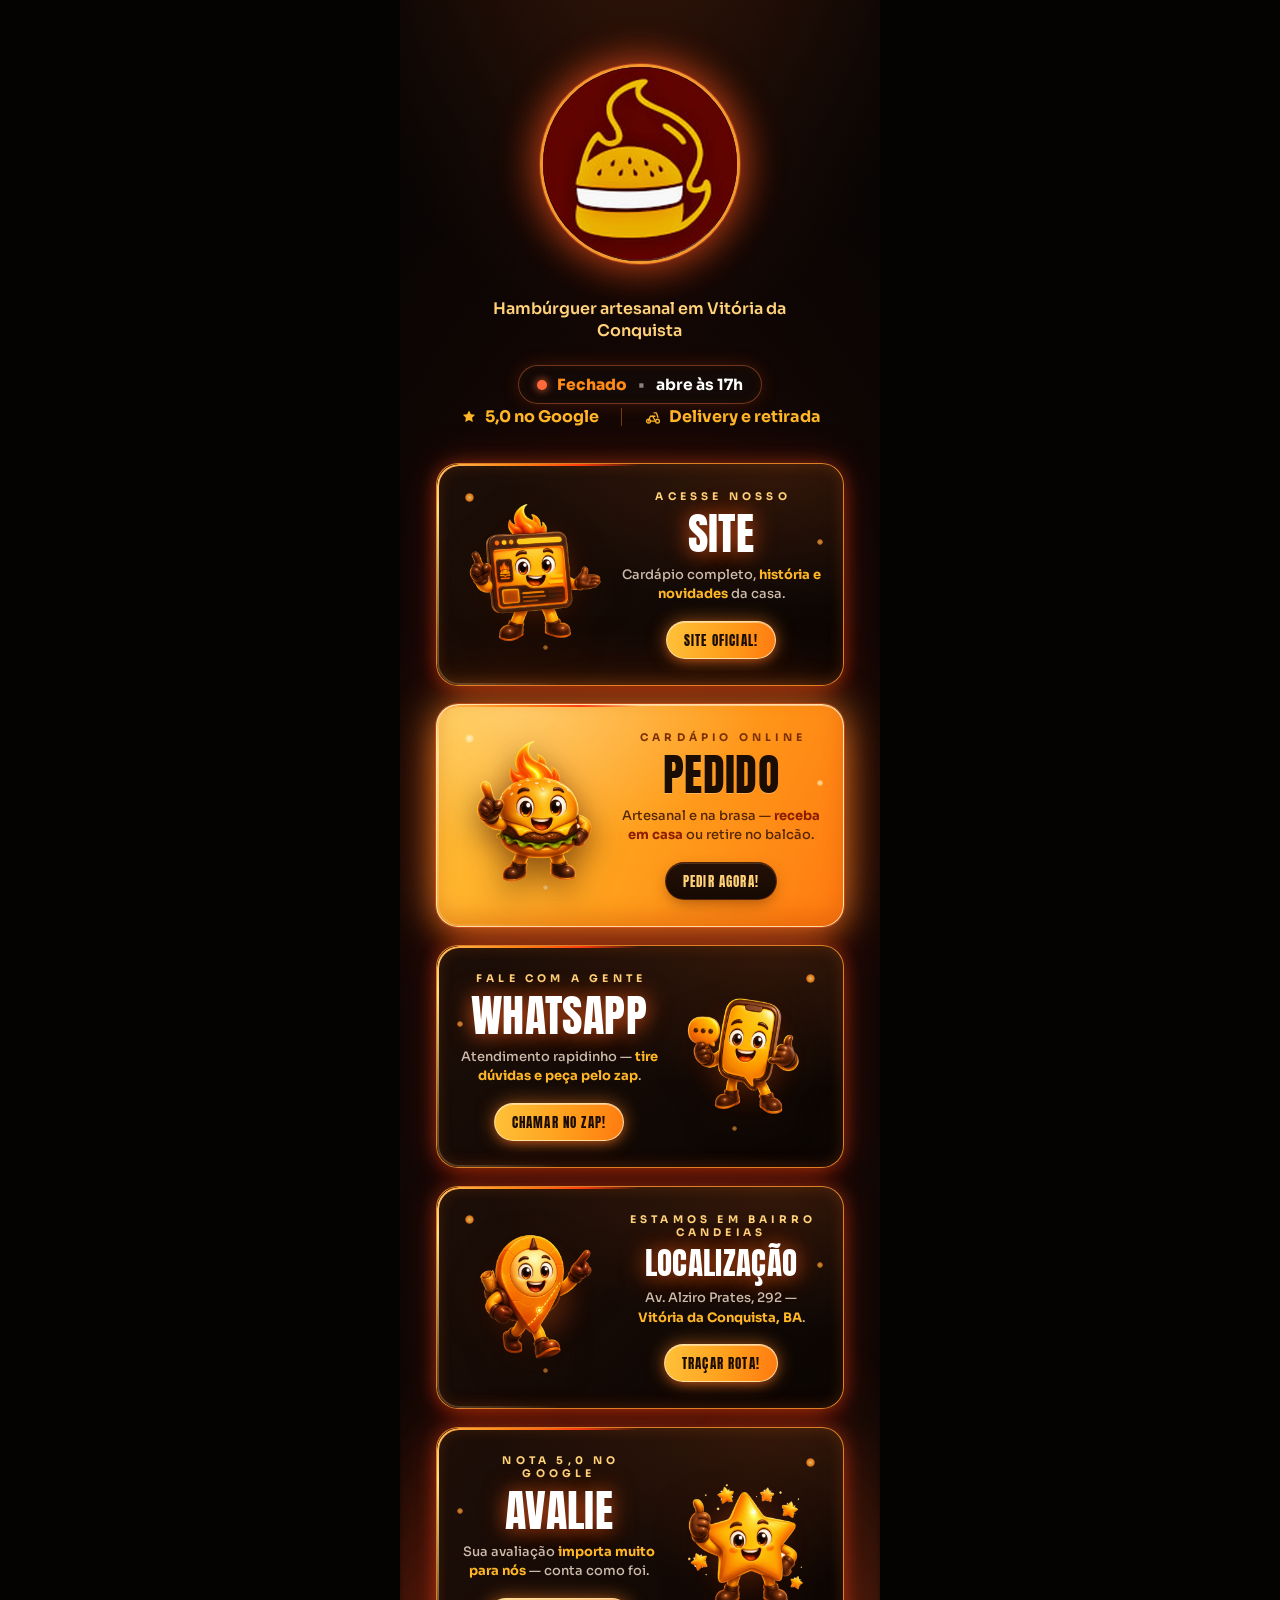
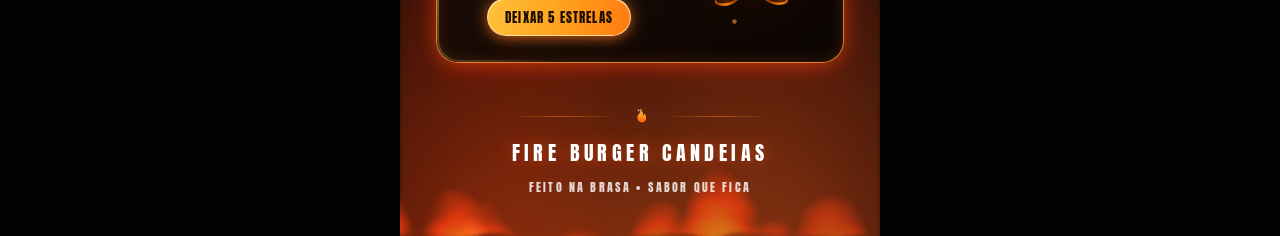
==== commit d81395ac: "Troca /links para a versao linktree com mascotes (paths ajustados p/ subpasta) Co-Authored-By: Claud" ====
--- a/links/index.html
+++ b/links/index.html
@@ -1,14 +1,14 @@
-﻿<!DOCTYPE html>
+<!DOCTYPE html>
 <html lang="pt-BR">
 <head>
 <meta charset="UTF-8" />
 <meta name="viewport" content="width=device-width, initial-scale=1.0, viewport-fit=cover" />
-<title>Fire Burger Candeias · Hambúrguer artesanal em Vitória da Conquista</title>
-<meta name="description" content="Hambúrguer artesanal feito na brasa em Candeias, Vitória da Conquista. Peça agora — delivery e retirada. Fire Burger Candeias, sabor que fica." />
+<title>Fire Burger Bairro Candeias · Hambúrguer artesanal em Vitória da Conquista</title>
+<meta name="description" content="Hambúrguer artesanal feito na brasa em Bairro Candeias, Vitória da Conquista. Peça agora — delivery e retirada. Fire Burger Candeias, sabor que fica." />
 <meta name="robots" content="index, follow" />
 <meta name="theme-color" content="#0a0705" />
 <link rel="canonical" href="https://fireburguer.com.br/links" />
-<meta property="og:title" content="Fire Burger Candeias · @fireburger.candeias" />
+<meta property="og:title" content="Fire Burger Bairro Candeias · @fireburger.candeias" />
 <meta property="og:description" content="Hambúrguer artesanal em Vitória da Conquista — feito na brasa. Peça agora." />
 <meta property="og:type" content="website" />
 <meta property="og:url" content="https://fireburguer.com.br/links" />
@@ -18,15 +18,16 @@
 <meta property="og:locale" content="pt_BR" />
 <meta property="og:site_name" content="Fire Burger Candeias" />
 <meta name="twitter:card" content="summary" />
-<meta name="twitter:title" content="Fire Burger Candeias · @fireburger.candeias" />
+<meta name="twitter:title" content="Fire Burger Bairro Candeias · @fireburger.candeias" />
 <meta name="twitter:description" content="Hambúrguer artesanal em Vitória da Conquista — feito na brasa." />
 <meta name="twitter:image" content="https://fireburguer.com.br/logo-fire-burger-perfil-1024.png" />
 <link rel="icon" type="image/jpeg" href="../logo%20fire%20burguer.jpeg" />
 <link rel="apple-touch-icon" href="../logo-fire-burger-perfil-512.png" />
+<link rel="manifest" href="../site.webmanifest" />
 <link rel="preload" as="image" href="../logo-fire-burger-perfil-512.png" fetchpriority="high" />
 <link rel="preconnect" href="https://fonts.googleapis.com" />
 <link rel="preconnect" href="https://fonts.gstatic.com" crossorigin />
-<link href="https://fonts.googleapis.com/css2?family=Anton&family=Bricolage+Grotesque:opsz,wght@12..96,600;12..96,700;12..96,800&family=Sora:wght@500;600;700;800&display=swap" rel="stylesheet" />
+<link href="https://fonts.googleapis.com/css2?family=Anton&family=Bricolage+Grotesque:opsz,wght@12..96,600;12..96,700;12..96,800&family=Ranchers&family=Sora:wght@500;600;700;800&display=swap" rel="stylesheet" />
 <script type="application/ld+json">
 {
   "@context":"https://schema.org",
@@ -40,7 +41,7 @@
   "sameAs":["https://www.instagram.com/fireburger.candeias/"],
   "address":{"@type":"PostalAddress","streetAddress":"Av. Alziro Prates, 292","addressLocality":"Candeias, Vitória da Conquista","addressRegion":"BA","addressCountry":"BR"},
   "openingHoursSpecification":[{"@type":"OpeningHoursSpecification","dayOfWeek":["Monday","Tuesday","Wednesday","Thursday","Friday"],"opens":"11:30","closes":"14:30"},{"@type":"OpeningHoursSpecification","dayOfWeek":["Monday","Tuesday","Wednesday","Thursday","Friday","Saturday","Sunday"],"opens":"17:00","closes":"00:00"}],
-  "aggregateRating":{"@type":"AggregateRating","ratingValue":"4.9","reviewCount":"959"}
+  "aggregateRating":{"@type":"AggregateRating","ratingValue":"5.0","reviewCount":"959"}
 }
 </script>
 <style>
@@ -114,11 +115,7 @@
 .hero-logo img{position:absolute;inset:0;width:100%;height:100%;object-fit:cover;display:block}
 
 /* ---------- Cabeçalho ---------- */
-.handle{margin-top:clamp(30px,7.5vw,46px);font-family:'Bricolage Grotesque','Sora',sans-serif;font-weight:800;color:#fff;
-  font-size:clamp(23px,6.2vw,31px);letter-spacing:-.015em;text-align:center;line-height:1.04;
-  max-width:100%;word-break:break-word;
-  text-shadow:0 0 18px rgba(255,120,40,.45), 0 2px 24px rgba(255,90,31,.4)}
-.sub{margin-top:clamp(9px,2.4vw,13px);text-align:center;color:var(--gold);font-weight:600;font-size:clamp(13.5px,3.7vw,16px);line-height:1.35;max-width:92%}
+.sub{margin-top:clamp(22px,5.6vw,34px);text-align:center;color:var(--gold);font-weight:600;font-size:clamp(13.5px,3.7vw,16px);line-height:1.35;max-width:92%}
 
 /* selo de funcionamento */
 .badge{margin-top:clamp(18px,4.4vw,24px);display:inline-flex;align-items:center;gap:10px;
@@ -133,71 +130,136 @@
 .badge.is-closed .dot{background:#ff6a3d;box-shadow:0 0 8px #ff6a3d;animation:none}
 .badge.is-closed .status{color:#ff8a17;font-weight:800}
 
-/* ---------- Botão principal ---------- */
-.links{width:100%;display:flex;flex-direction:column;gap:clamp(12px,3.2vw,16px)}
-.btn-primary{
-  position:relative;margin-top:clamp(24px,6vw,34px);width:100%;
-  display:flex;align-items:center;gap:14px;
-  padding:clamp(16px,4.2vw,21px) clamp(16px,4.4vw,22px);border-radius:16px;
-  text-decoration:none;overflow:hidden;
-  background:linear-gradient(100deg,#ffc23a 0%,#ff9f1c 48%,#ff7a10 100%);
-  border:1.5px solid rgba(255,225,160,.95);
-  box-shadow:0 0 0 1px rgba(255,90,31,.45), 0 0 36px rgba(255,150,45,.7), 0 0 70px rgba(255,80,20,.4), 0 10px 30px -6px rgba(255,80,20,.65),
-    inset 0 1px 0 rgba(255,255,255,.45), inset 0 -8px 16px rgba(180,60,0,.32);
-  animation:primPulse 2.2s var(--ease) infinite;
-  transition:transform .3s var(--ease),box-shadow .3s var(--ease)}
-@keyframes primPulse{0%,100%{box-shadow:0 0 0 1px rgba(255,90,31,.36),0 0 22px rgba(255,140,40,.5),0 10px 28px -6px rgba(255,80,20,.55),inset 0 1px 0 rgba(255,255,255,.4),inset 0 -8px 16px rgba(180,60,0,.3)}
-  50%{box-shadow:0 0 0 2px rgba(255,120,40,.55),0 0 40px rgba(255,150,45,.85),0 12px 34px -6px rgba(255,80,20,.7),inset 0 1px 0 rgba(255,255,255,.5),inset 0 -8px 16px rgba(180,60,0,.34)}}
-.btn-primary .chip{flex:0 0 auto;width:38px;height:38px;border-radius:11px;display:grid;place-items:center;
-  background:rgba(20,8,2,.42);box-shadow:inset 0 0 0 1px rgba(0,0,0,.15)}
-.btn-primary .chip svg{width:22px;height:22px}
-.btn-primary .label{flex:1;font-family:'Anton',sans-serif;font-size:clamp(21px,6vw,28px);color:#1c0d03;letter-spacing:.01em;line-height:1;padding-top:3px}
-.btn-primary .arrow{flex:0 0 auto;color:#1c0d03}
-.btn-primary .arrow svg{width:22px;height:22px;display:block}
-.btn-primary:hover,.btn-primary:focus-visible{transform:scale(1.025)}
-.btn-primary:hover .arrow,.btn-primary:focus-visible .arrow{transform:translateX(5px)}
-.btn-primary:focus-visible,.btn:focus-visible{outline:3px solid #ffe1a6;outline-offset:3px}
-.btn-primary:active,.btn:active{transform:scale(.985)}
-.btn-primary .arrow{transition:transform .3s var(--ease)}
-
-/* faixa de prova social */
-.proof{margin:clamp(16px,4.2vw,22px) 0 clamp(6px,2vw,10px);display:flex;align-items:center;justify-content:center;gap:clamp(12px,4vw,22px);
-  color:var(--amber);font-weight:700;font-size:clamp(13px,3.8vw,16px)}
-.proof span{display:inline-flex;align-items:center;gap:7px}
-.proof svg{width:18px;height:18px;flex:0 0 auto}
-.proof .bar{width:1px;height:18px;background:rgba(255,138,23,.4)}
-
-/* ---------- Botões secundários ---------- */
-.btn{position:relative;display:flex;align-items:center;gap:14px;width:100%;
-  padding:clamp(13px,3.4vw,17px) clamp(15px,4.2vw,20px);border-radius:15px;text-decoration:none;color:#fff;overflow:hidden;
-  background:linear-gradient(180deg,rgba(24,12,7,.94),rgba(9,5,3,.96));
-  border:1.6px solid rgba(255,150,45,.9);
-  box-shadow:inset 0 0 14px rgba(255,120,35,.22), 0 0 18px rgba(255,90,31,.4), 0 0 36px rgba(255,61,16,.22), 0 6px 22px -8px rgba(255,40,0,.5);
+/* ---------- Cards de link (banners) ---------- */
+.links{width:100%;margin-top:clamp(24px,6vw,34px);display:flex;flex-direction:column;gap:clamp(14px,3.8vw,18px)}
+
+.card{position:relative;display:flex;align-items:center;gap:clamp(6px,2vw,12px);width:100%;
+  padding:clamp(18px,5vw,26px) clamp(15px,4.2vw,22px);border-radius:22px;text-decoration:none;color:#fff;overflow:hidden;
+  background:
+    radial-gradient(130% 120% at 85% 0,rgba(255,110,35,.14),transparent 55%),
+    linear-gradient(135deg,rgba(30,15,8,.97),rgba(10,5,3,.98));
+  border:1.6px solid rgba(255,150,45,.85);
+  box-shadow:inset 0 0 16px rgba(255,120,35,.18), 0 0 18px rgba(255,90,31,.35), 0 0 40px rgba(255,61,16,.18), 0 8px 26px -10px rgba(255,40,0,.5);
   animation:secPulse 2.8s ease-in-out infinite;
-  transition:transform .3s var(--ease),box-shadow .3s var(--ease),border-color .3s var(--ease)}
-/* brilho que percorre a borda — tubo de neon vivo */
-.btn::before,.btn-primary::before{content:"";position:absolute;inset:0;border-radius:inherit;padding:1.7px;
+  transition:transform .35s var(--ease),box-shadow .35s var(--ease),border-color .35s var(--ease)}
+.card--flip{flex-direction:row-reverse}
+@keyframes secPulse{0%,100%{border-color:rgba(255,150,45,.65);box-shadow:inset 0 0 12px rgba(255,120,35,.14),0 0 14px rgba(255,90,31,.28),0 0 30px rgba(255,61,16,.14),0 8px 24px -10px rgba(255,40,0,.45)}
+  50%{border-color:rgba(255,180,60,1);box-shadow:inset 0 0 20px rgba(255,150,40,.28),0 0 26px rgba(255,110,40,.55),0 0 54px rgba(255,61,16,.3),0 8px 28px -10px rgba(255,40,0,.55)}}
+
+/* tubo de neon percorrendo a borda */
+.card::before{content:"";position:absolute;inset:0;border-radius:inherit;padding:1.7px;
   background:conic-gradient(from var(--beam),transparent 0 60%,rgba(255,220,140,.3) 70%,#ffe08a 80%,#ff8a17 86%,#ff3d10 92%,transparent 100%);
   -webkit-mask:linear-gradient(#000 0 0) content-box,linear-gradient(#000 0 0);-webkit-mask-composite:xor;
           mask:linear-gradient(#000 0 0) content-box,linear-gradient(#000 0 0);mask-composite:exclude;
   animation:beamRun 4.5s linear infinite;pointer-events:none;z-index:2}
 @keyframes beamRun{to{--beam:360deg}}
-.btn>*,.btn-primary>*{position:relative;z-index:3}
-@keyframes secPulse{0%,100%{border-color:rgba(255,150,45,.7);box-shadow:inset 0 0 12px rgba(255,120,35,.16),0 0 14px rgba(255,90,31,.3),0 0 28px rgba(255,61,16,.16),0 6px 20px -8px rgba(255,40,0,.45)}
-  50%{border-color:rgba(255,180,60,1);box-shadow:inset 0 0 18px rgba(255,150,40,.3),0 0 26px rgba(255,110,40,.6),0 0 50px rgba(255,61,16,.34),0 6px 24px -8px rgba(255,40,0,.55)}}
-/* ícone em chip com anel neon — unifica o estilo */
-.btn .ico{flex:0 0 auto;width:42px;height:42px;border-radius:12px;display:grid;place-items:center;
-  background:radial-gradient(120% 130% at 50% 0,rgba(255,100,35,.22),rgba(8,4,3,.92));
-  border:1.5px solid rgba(255,150,45,.6);
-  box-shadow:inset 0 0 10px rgba(255,120,40,.28),0 0 12px rgba(255,90,31,.35)}
-.btn .ico svg{width:24px;height:24px;display:block}
-.btn .label{flex:1;font-family:'Anton',sans-serif;font-size:clamp(18px,5vw,23px);letter-spacing:.03em;line-height:1;padding-top:3px;color:#fff;text-shadow:0 0 14px rgba(255,120,40,.5)}
-.btn .arrow{flex:0 0 auto;color:var(--flame);filter:drop-shadow(0 0 5px rgba(255,120,40,.7));transition:transform .3s var(--ease),color .3s var(--ease)}
-.btn .arrow svg{width:19px;height:19px;display:block}
-.btn:hover,.btn:focus-visible{transform:scale(1.03);border-color:rgba(255,200,90,1);
-  box-shadow:inset 0 0 20px rgba(255,170,55,.36),0 0 34px rgba(255,120,40,.75),0 0 64px rgba(255,61,16,.4),0 8px 28px -8px rgba(255,40,0,.6)}
-.btn:hover .arrow,.btn:focus-visible .arrow{transform:translateX(5px);color:var(--amber)}
-.btn:hover::before,.btn:focus-visible::before{animation-duration:2.4s}
+.card>*{position:relative;z-index:3}
+
+.card-txt{flex:1 1 auto;min-width:0;display:flex;flex-direction:column;align-items:center;text-align:center;gap:clamp(7px,2vw,10px)}
+.kicker{font-weight:700;font-size:clamp(9px,2.5vw,10.5px);letter-spacing:.4em;text-indent:.4em;color:var(--gold);text-transform:uppercase}
+.card .title{font-family:'Anton',sans-serif;font-size:clamp(30px,9.4vw,44px);line-height:.95;letter-spacing:.01em;color:#fff;
+  text-shadow:0 0 24px rgba(255,120,40,.55),0 2px 18px rgba(255,61,16,.35)}
+.card .title.t-sm{font-size:clamp(21px,6.6vw,31px)}
+.card .desc{font-size:clamp(11.5px,3.2vw,13px);line-height:1.5;font-weight:500;color:rgba(251,233,214,.8);max-width:24ch}
+.card .desc b{color:var(--amber);font-weight:700}
+.pill{margin-top:clamp(3px,1.2vw,7px);display:inline-flex;align-items:center;font-family:'Anton',sans-serif;
+  font-size:clamp(11px,3vw,13px);letter-spacing:.09em;padding:9px 17px 8px;border-radius:100px;color:#1c0d03;
+  background:linear-gradient(100deg,#ffc23a,#ff9f1c 55%,#ff7a10);
+  border:1px solid rgba(255,228,170,.9);
+  box-shadow:0 0 18px rgba(255,140,40,.55),0 4px 12px -4px rgba(255,80,20,.6),inset 0 1px 0 rgba(255,255,255,.45);
+  transition:transform .3s var(--ease),box-shadow .3s var(--ease)}
+
+/* mascote do card */
+.card-art{position:relative;flex:0 0 clamp(112px,33vw,150px);display:grid;place-items:center}
+.card-art::before{content:"";position:absolute;inset:8% 12%;border-radius:50%;
+  background:radial-gradient(closest-side,rgba(255,140,40,.55),rgba(255,61,16,.16) 60%,transparent 78%);
+  filter:blur(10px);animation:breathe 3.2s var(--ease) infinite alternate}
+.card-art img{position:relative;width:100%;height:auto;display:block;
+  filter:drop-shadow(0 10px 16px rgba(40,12,0,.55));will-change:transform}
+
+/* mascote vivo: respira + acena (rotação na base = braço levantado balança) */
+.mascote{position:relative;display:block;width:100%;transform-origin:50% 92%;
+  animation:mascotLive 5.4s ease-in-out infinite;will-change:transform}
+@keyframes mascotLive{
+  0%,36%,72%,100%{transform:translateY(0) rotate(0)}
+  10%{transform:translateY(-4px) rotate(0)}
+  22%{transform:translateY(0) rotate(0)}
+  44%{transform:translateY(-2px) rotate(-3.6deg)}
+  50%{transform:translateY(-2px) rotate(4deg)}
+  56%{transform:translateY(-2px) rotate(-3.4deg)}
+  62%{transform:translateY(-1px) rotate(2.6deg)}
+  68%{transform:translateY(0) rotate(0)}}
+
+/* pálpebras — piscar (posição e tamanho por mascote via --x/--y/--ew/--eh) */
+.lid{position:absolute;left:calc(var(--x)*1%);top:calc(var(--y)*1%);
+  width:calc(var(--ew)*1%);height:calc(var(--eh)*1%);
+  transform:translate(-50%,-50%) scaleY(0);transform-origin:50% 12%;
+  background:var(--lidc,#eda30f);border-radius:30% 30% 50% 50%;
+  pointer-events:none;animation:blink var(--bdur,4.6s) linear infinite;
+  animation-delay:var(--bdel,0s);will-change:transform}
+@keyframes blink{0%,91%,97%,100%{transform:translate(-50%,-50%) scaleY(0)}
+  93%,95%{transform:translate(-50%,-50%) scaleY(1)}}
+
+/* hover/toque: aceno mais forte + pulinho */
+.card:hover .mascote,.card:active .mascote,.card:focus-visible .mascote{animation:mascotHi .9s ease-in-out infinite}
+@keyframes mascotHi{0%,100%{transform:translateY(0) rotate(0)}
+  25%{transform:translateY(-5px) rotate(-6.5deg)}
+  50%{transform:translateY(-7px) rotate(5.5deg)}
+  75%{transform:translateY(-3px) rotate(-4.5deg)}}
+
+/* sparkles no card de avaliação */
+.card--sparkle .fdeco i{animation:twinkle 1.8s ease-in-out infinite}
+.card--sparkle .fdeco i:nth-child(2){animation-delay:-.6s}
+.card--sparkle .fdeco i:nth-child(3){animation-delay:-1.2s}
+@keyframes twinkle{0%,100%{opacity:.25;transform:scale(.7)}50%{opacity:1;transform:scale(1.3)}}
+
+/* brasinhas decorativas flutuando */
+.fdeco{position:absolute;inset:0;pointer-events:none;z-index:1}
+.fdeco i{position:absolute;border-radius:50%;
+  background:radial-gradient(circle,#ffd27a 0%,#ff8a17 55%,rgba(255,61,16,0) 78%);
+  animation:floaty 5s ease-in-out infinite}
+.fdeco i:nth-child(1){top:13%;right:7%;width:9px;height:9px;opacity:.85}
+.fdeco i:nth-child(2){bottom:16%;right:26%;width:5px;height:5px;opacity:.6;animation-delay:-2.1s}
+.fdeco i:nth-child(3){top:34%;left:5%;width:6px;height:6px;opacity:.7;animation-delay:-3.6s}
+.card--flip .fdeco i:nth-child(1){right:auto;left:7%}
+.card--flip .fdeco i:nth-child(2){right:auto;left:26%}
+.card--flip .fdeco i:nth-child(3){left:auto;right:5%}
+@keyframes floaty{0%,100%{transform:translateY(0) scale(1)}50%{transform:translateY(-8px) scale(1.15)}}
+
+/* card principal — quente, invertido */
+.card--hot{background:
+    radial-gradient(120% 130% at 20% 0,rgba(255,255,255,.28),transparent 50%),
+    linear-gradient(115deg,#ffc23a 0%,#ff9f1c 52%,#ff7a10 100%);
+  border-color:rgba(255,230,175,.95);
+  box-shadow:0 0 0 1px rgba(255,90,31,.45),0 0 38px rgba(255,150,45,.65),0 0 80px rgba(255,80,20,.35),0 12px 32px -8px rgba(255,80,20,.65),
+    inset 0 1px 0 rgba(255,255,255,.45),inset 0 -10px 20px rgba(180,60,0,.28);
+  animation:primPulse 2.2s var(--ease) infinite}
+@keyframes primPulse{0%,100%{box-shadow:0 0 0 1px rgba(255,90,31,.36),0 0 24px rgba(255,140,40,.5),0 12px 30px -8px rgba(255,80,20,.55),inset 0 1px 0 rgba(255,255,255,.4),inset 0 -10px 20px rgba(180,60,0,.26)}
+  50%{box-shadow:0 0 0 2px rgba(255,120,40,.55),0 0 44px rgba(255,150,45,.85),0 14px 36px -8px rgba(255,80,20,.72),inset 0 1px 0 rgba(255,255,255,.5),inset 0 -10px 20px rgba(180,60,0,.3)}}
+.card--hot .kicker{color:#7a3000}
+.card--hot .title{color:#1c0d03;text-shadow:0 1px 0 rgba(255,255,255,.25)}
+.card--hot .desc{color:rgba(70,28,4,.92)}
+.card--hot .desc b{color:#8a1d00}
+.card--hot .pill{background:linear-gradient(180deg,#241006,#160a04);color:var(--gold);border-color:rgba(120,50,10,.6);
+  box-shadow:0 6px 16px -4px rgba(90,30,0,.55),inset 0 1px 0 rgba(255,200,120,.18)}
+.card--hot .fdeco i{background:radial-gradient(circle,#fff6e0 0%,#ffdf8a 55%,rgba(255,255,255,0) 78%)}
+
+/* hover / foco */
+.card:hover,.card:focus-visible{transform:scale(1.02);border-color:rgba(255,200,90,1);
+  box-shadow:inset 0 0 22px rgba(255,170,55,.32),0 0 36px rgba(255,120,40,.7),0 0 70px rgba(255,61,16,.36),0 10px 30px -10px rgba(255,40,0,.6)}
+.card--hot:hover,.card--hot:focus-visible{transform:scale(1.02)}
+.card:hover .card-art::before,.card:focus-visible .card-art::before{animation-duration:1.4s}
+.card:hover .pill,.card:focus-visible .pill{transform:translateY(-2px)}
+.card:hover::before{animation-duration:2.4s}
+.card:focus-visible{outline:3px solid #ffe1a6;outline-offset:3px}
+.card:active{transform:scale(.985)}
+
+/* faixa de prova social */
+.proof{display:flex;align-items:center;justify-content:center;gap:clamp(12px,4vw,22px);margin:2px 0;
+  color:var(--amber);font-weight:700;font-size:clamp(13px,3.8vw,16px)}
+.proof span{display:inline-flex;align-items:center;gap:7px}
+.proof svg{width:18px;height:18px;flex:0 0 auto}
+.proof .bar{width:1px;height:18px;background:rgba(255,138,23,.4)}
 
 /* ---------- Rodapé ---------- */
 .foot{margin-top:clamp(28px,7vw,44px);display:flex;flex-direction:column;align-items:center;gap:10px;width:100%}
@@ -232,7 +294,6 @@
       <div class="hero-logo"><img src="../logo-fire-burger-perfil-512.png" alt="Logo Fire Burger Candeias" width="200" height="200" decoding="async" fetchpriority="high" /></div>
     </div>
 
-    <h1 class="handle">@fireburger.candeias</h1>
     <p class="sub">Hambúrguer artesanal em Vitória da Conquista</p>
 
     <div class="badge" id="badge">
@@ -240,49 +301,105 @@
       <span class="status">Aberto hoje</span><span class="sep">•</span><span id="hours">17h às 00h</span>
     </div>
 
+    <!-- PROVA SOCIAL -->
+    <div class="proof">
+      <span><svg viewBox="0 0 24 24" fill="#ffb627"><path d="M12 3.2l2.5 5.1 5.6.8-4 4 .95 5.6L12 16.1 6.95 18.7 7.9 13.1l-4-4 5.6-.8L12 3.2Z"/></svg>5,0 no Google</span>
+      <span class="bar" aria-hidden="true"></span>
+      <span><svg viewBox="0 0 24 24" fill="none" stroke="#ffb627" stroke-width="1.7" stroke-linecap="round" stroke-linejoin="round"><circle cx="6" cy="17.5" r="2.5"/><circle cx="18" cy="17.5" r="2.5"/><path d="M8.4 17.5h7.1M6 17.5l2.4-6.5h3.1l2.6 4.5"/><path d="M13.5 6.5h2.4c.5 0 .9.3 1 .8l1.6 5.1"/><path d="M11.2 11h3.4"/></svg>Delivery e retirada</span>
+    </div>
+
     <div class="links">
-      <!-- BOTÃO PRINCIPAL -->
-      <a class="btn-primary" href="https://fireburgerpizzascaldosegourmet.saipos.com/home?utm_source=linktree&utm_medium=bio&utm_campaign=pedido" target="_blank" rel="noopener" aria-label="Fazer pedido agora no cardápio online">
-        <span class="chip" aria-hidden="true">
-          <svg viewBox="0 0 24 24" fill="none"><path d="M13.6 2.2c.5 2.4-.6 3.7-1.9 5.1-1.4 1.5-2.9 3.1-2.9 5.7 0 3.3 2.4 5.6 5.4 5.6 3 0 5.2-2.2 5.2-5.2 0-2.4-1.1-4.1-2.2-5.6-.4 1.1-1 1.8-1.8 2.2.7-2.6-.5-4.9-2.5-6.3.2 1-.1 1.6-.5 2.2-.6-1.7-1.6-2.7-3.2-3.8.5 1.4.6 2.5.2 3.6Z" fill="url(#pf)"/><path d="M12.9 11.2c.4 1.3-.2 2.1-.9 2.9-.6.7-1.2 1.5-1.2 2.5 0 1.5 1.1 2.5 2.5 2.5s2.4-1 2.4-2.4c0-1.5-.9-2.5-1.7-3.4-.4.6-.8.9-1.3 1.1.3-1.2-.2-2.3-1.1-3Z" fill="url(#pfc)"/><defs><linearGradient id="pf" x1="12" y1="2" x2="12" y2="22" gradientUnits="userSpaceOnUse"><stop stop-color="#ff8a17"/><stop offset="1" stop-color="#ff3d10"/></linearGradient><linearGradient id="pfc" x1="12" y1="11" x2="12" y2="20" gradientUnits="userSpaceOnUse"><stop stop-color="#ffe08a"/><stop offset="1" stop-color="#ffb627"/></linearGradient></defs></svg>
-        </span>
-        <span class="label">FAZER PEDIDO AGORA</span>
-        <span class="arrow" aria-hidden="true"><svg viewBox="0 0 24 24" fill="none"><path d="M9 6l6 6-6 6" stroke="currentColor" stroke-width="2.6" stroke-linecap="round" stroke-linejoin="round"/></svg></span>
+      <!-- SITE -->
+      <a class="card card--flip" href="https://fireburguer.com.br/?utm_source=linktree&utm_medium=bio&utm_campaign=site" target="_blank" rel="noopener" aria-label="Acessar o site da Fire Burger">
+        <span class="fdeco" aria-hidden="true"><i></i><i></i><i></i></span>
+        <span class="card-txt">
+          <span class="kicker">Acesse nosso</span>
+          <span class="title">SITE</span>
+          <span class="desc">Cardápio completo, <b>história e novidades</b> da casa.</span>
+          <span class="pill">SITE OFICIAL!</span>
+        </span>
+        <span class="card-art" aria-hidden="true">
+          <span class="mascote" style="animation-delay:0s">
+            <img src="../img/mascote-site.png" alt="" width="480" height="480" decoding="async" fetchpriority="high" />
+            <span class="lid" style="--x:44;--y:42.6;--ew:12.5;--eh:9.5;--bdur:4.4s;--bdel:.2s"></span>
+            <span class="lid" style="--x:60.7;--y:41.6;--ew:12.5;--eh:9.5;--bdur:4.4s;--bdel:.2s"></span>
+          </span>
+        </span>
       </a>
 
-      <!-- PROVA SOCIAL -->
-      <div class="proof">
-        <span><svg viewBox="0 0 24 24" fill="#ffb627"><path d="M12 3.2l2.5 5.1 5.6.8-4 4 .95 5.6L12 16.1 6.95 18.7 7.9 13.1l-4-4 5.6-.8L12 3.2Z"/></svg>4,9 no Google</span>
-        <span class="bar" aria-hidden="true"></span>
-        <span><svg viewBox="0 0 24 24" fill="none" stroke="#ffb627" stroke-width="1.7" stroke-linecap="round" stroke-linejoin="round"><circle cx="6" cy="17.5" r="2.5"/><circle cx="18" cy="17.5" r="2.5"/><path d="M8.4 17.5h7.1M6 17.5l2.4-6.5h3.1l2.6 4.5"/><path d="M13.5 6.5h2.4c.5 0 .9.3 1 .8l1.6 5.1"/><path d="M11.2 11h3.4"/></svg>Delivery e retirada</span>
-      </div>
-
-      <!-- BOTÕES SECUNDÁRIOS -->
-      <a class="btn" href="https://fireburguer.com.br/?utm_source=linktree&utm_medium=bio&utm_campaign=site" target="_blank" rel="noopener" aria-label="Acessar o site da Fire Burger">
-        <span class="ico" aria-hidden="true"><svg viewBox="0 0 24 24" fill="none" stroke="#ff8a17" stroke-width="1.7"><circle cx="12" cy="12" r="9"/><ellipse cx="12" cy="12" rx="4" ry="9"/><path d="M3.2 9.5h17.6M3.2 14.5h17.6"/></svg></span>
-        <span class="label">ACESSAR SITE</span>
-        <span class="arrow" aria-hidden="true"><svg viewBox="0 0 24 24" fill="none"><path d="M9 6l6 6-6 6" stroke="currentColor" stroke-width="2.4" stroke-linecap="round" stroke-linejoin="round"/></svg></span>
+      <!-- CARD PRINCIPAL — PEDIDO -->
+      <a class="card card--hot card--flip" href="https://fireburgerpizzascaldosegourmet.saipos.com/home?utm_source=linktree&utm_medium=bio&utm_campaign=pedido" target="_blank" rel="noopener" aria-label="Fazer pedido agora no cardápio online">
+        <span class="fdeco" aria-hidden="true"><i></i><i></i><i></i></span>
+        <span class="card-txt">
+          <span class="kicker">Cardápio online</span>
+          <span class="title">PEDIDO</span>
+          <span class="desc">Artesanal e na brasa — <b>receba em casa</b> ou retire no balcão.</span>
+          <span class="pill">PEDIR AGORA!</span>
+        </span>
+        <span class="card-art" aria-hidden="true">
+          <span class="mascote" style="animation-delay:-1.1s">
+            <img src="../img/mascote-pedido.png" alt="" width="480" height="480" decoding="async" />
+            <span class="lid" style="--x:46;--y:42.2;--ew:13;--eh:10;--bdur:5s;--bdel:.9s"></span>
+            <span class="lid" style="--x:67.8;--y:42.4;--ew:13;--eh:10;--bdur:5s;--bdel:.9s"></span>
+          </span>
+        </span>
       </a>
 
-      <a class="btn" href="https://wa.me/5577999914216?text=Ol%C3%A1!%20Vim%20pelo%20link%20da%20bio%20e%20quero%20fazer%20um%20pedido." target="_blank" rel="noopener" aria-label="Falar no WhatsApp da Fire Burger">
-        <span class="ico" aria-hidden="true"><svg viewBox="0 0 24 24" fill="none"><circle cx="12" cy="12" r="11" fill="#25D366"/><path d="M16.7 13.9c-.3-.15-1.6-.8-1.85-.9-.25-.1-.43-.14-.6.14-.18.27-.7.88-.85 1.06-.16.18-.31.2-.58.07-.27-.14-1.13-.42-2.15-1.33-.8-.71-1.33-1.58-1.49-1.85-.16-.27-.02-.42.12-.55.12-.12.27-.31.4-.47.14-.16.18-.27.27-.45.09-.18.05-.34-.02-.47-.07-.14-.6-1.45-.83-1.98-.22-.52-.44-.45-.6-.46h-.52c-.18 0-.47.07-.72.34-.25.27-.95.93-.95 2.26 0 1.33.97 2.62 1.1 2.8.14.18 1.9 2.9 4.6 4.07.64.28 1.14.44 1.53.57.64.2 1.23.18 1.69.11.51-.08 1.6-.65 1.82-1.28.22-.63.22-1.17.16-1.28-.07-.12-.25-.18-.52-.32Z" fill="#fff"/></svg></span>
-        <span class="label">WHATSAPP</span>
-        <span class="arrow" aria-hidden="true"><svg viewBox="0 0 24 24" fill="none"><path d="M9 6l6 6-6 6" stroke="currentColor" stroke-width="2.4" stroke-linecap="round" stroke-linejoin="round"/></svg></span>
+      <!-- WHATSAPP -->
+      <a class="card" href="https://wa.me/5577999914216?text=Ol%C3%A1!%20Vim%20pelo%20link%20da%20bio%20e%20quero%20fazer%20um%20pedido." target="_blank" rel="noopener" aria-label="Falar no WhatsApp da Fire Burger">
+        <span class="fdeco" aria-hidden="true"><i></i><i></i><i></i></span>
+        <span class="card-txt">
+          <span class="kicker">Fale com a gente</span>
+          <span class="title">WHATSAPP</span>
+          <span class="desc">Atendimento rapidinho — <b>tire dúvidas e peça pelo zap</b>.</span>
+          <span class="pill">CHAMAR NO ZAP!</span>
+        </span>
+        <span class="card-art" aria-hidden="true">
+          <span class="mascote" style="animation-delay:-2.2s">
+            <img src="../img/mascote-whatsapp.png" alt="" width="480" height="480" loading="lazy" decoding="async" />
+            <span class="lid" style="--x:45.8;--y:36.4;--ew:10.5;--eh:8.5;--bdur:4.7s;--bdel:1.7s"></span>
+            <span class="lid" style="--x:60.1;--y:38.2;--ew:10.5;--eh:8.5;--bdur:4.7s;--bdel:1.7s"></span>
+          </span>
+        </span>
       </a>
 
-      <a class="btn" href="https://maps.app.goo.gl/gxtk2WfLhKHki3Jt8" target="_blank" rel="noopener" aria-label="Ver como chegar no Google Maps">
-        <span class="ico" aria-hidden="true"><svg viewBox="0 0 24 24" fill="none"><path d="M12 2.2c-3.9 0-7 3-7 6.8 0 4.7 5.6 11 6.5 12a.7.7 0 0 0 1 0c.9-1 6.5-7.3 6.5-12 0-3.8-3.1-6.8-7-6.8Z" fill="url(#pin)"/><circle cx="12" cy="9" r="2.4" fill="#7a0f00"/><defs><linearGradient id="pin" x1="12" y1="2.2" x2="12" y2="21" gradientUnits="userSpaceOnUse"><stop stop-color="#ff6a3d"/><stop offset=".5" stop-color="#f1372a"/><stop offset="1" stop-color="#c81e12"/></linearGradient></defs></svg></span>
-        <span class="label">COMO CHEGAR</span>
-        <span class="arrow" aria-hidden="true"><svg viewBox="0 0 24 24" fill="none"><path d="M9 6l6 6-6 6" stroke="currentColor" stroke-width="2.4" stroke-linecap="round" stroke-linejoin="round"/></svg></span>
+      <!-- COMO CHEGAR -->
+      <a class="card card--flip" href="https://maps.app.goo.gl/gxtk2WfLhKHki3Jt8" target="_blank" rel="noopener" aria-label="Ver como chegar no Google Maps">
+        <span class="fdeco" aria-hidden="true"><i></i><i></i><i></i></span>
+        <span class="card-txt">
+          <span class="kicker">Estamos em Bairro Candeias</span>
+          <span class="title t-sm">LOCALIZAÇÃO</span>
+          <span class="desc">Av. Alziro Prates, 292 — <b>Vitória da Conquista, BA</b>.</span>
+          <span class="pill">TRAÇAR ROTA!</span>
+        </span>
+        <span class="card-art" aria-hidden="true">
+          <span class="mascote" style="animation-delay:-3.3s">
+            <img src="../img/mascote-localizacao.png" alt="" width="480" height="480" loading="lazy" decoding="async" />
+            <span class="lid" style="--x:45.5;--y:31.5;--ew:11;--eh:8.5;--bdur:5.3s;--bdel:2.6s"></span>
+            <span class="lid" style="--x:59.1;--y:31.2;--ew:11;--eh:8.5;--bdur:5.3s;--bdel:2.6s"></span>
+          </span>
+        </span>
       </a>
 
-      <!-- Para abrir direto a janela de avaliação, troque o href por
+      <!-- AVALIAR — para abrir direto a janela de avaliação, troque o href por
            https://search.google.com/local/writereview?placeid=SEU_PLACE_ID -->
-      <a class="btn" href="https://maps.app.goo.gl/gxtk2WfLhKHki3Jt8" target="_blank" rel="noopener" aria-label="Avaliar a Fire Burger no Google">
-        <span class="ico" aria-hidden="true"><svg viewBox="0 0 24 24" fill="none"><path d="M12 3.2l2.5 5.1 5.6.8-4 4 .95 5.6L12 16.1 6.95 18.7 7.9 13.1l-4-4 5.6-.8L12 3.2Z" fill="url(#st)"/><defs><linearGradient id="st" x1="12" y1="3.2" x2="12" y2="18.7" gradientUnits="userSpaceOnUse"><stop stop-color="#ffd66a"/><stop offset="1" stop-color="#f5a623"/></linearGradient></defs></svg></span>
-        <span class="label">AVALIAR NO GOOGLE</span>
-        <span class="arrow" aria-hidden="true"><svg viewBox="0 0 24 24" fill="none"><path d="M9 6l6 6-6 6" stroke="currentColor" stroke-width="2.4" stroke-linecap="round" stroke-linejoin="round"/></svg></span>
+      <a class="card card--sparkle" href="https://maps.app.goo.gl/gxtk2WfLhKHki3Jt8" target="_blank" rel="noopener" aria-label="Avaliar a Fire Burger no Google">
+        <span class="fdeco" aria-hidden="true"><i></i><i></i><i></i></span>
+        <span class="card-txt">
+          <span class="kicker">Nota 5,0 no Google</span>
+          <span class="title">AVALIE</span>
+          <span class="desc">Sua avaliação <b>importa muito para nós</b> — conta como foi.</span>
+          <span class="pill">DEIXAR 5 ESTRELAS</span>
+        </span>
+        <span class="card-art" aria-hidden="true">
+          <span class="mascote" style="animation-delay:-4.4s">
+            <img src="../img/mascote-avalie.png" alt="" width="480" height="480" loading="lazy" decoding="async" />
+            <span class="lid" style="--x:46.1;--y:44.4;--ew:11.5;--eh:9;--bdur:4.9s;--bdel:3.4s"></span>
+            <span class="lid" style="--x:63.7;--y:43.8;--ew:11.5;--eh:9;--bdur:4.9s;--bdel:3.4s"></span>
+          </span>
+        </span>
       </a>
+
     </div>
 
     <!-- RODAPÉ -->
@@ -316,12 +433,43 @@
         }else{
           badge.classList.add('is-closed');
           status.textContent='Fechado';
-          var next=(weekday && t<690)?'11h30':'17h';
+          var next=(weekday && t<690)?'11h30':'17h';   // próxima abertura
           hours.textContent='abre às '+next;
         }
         badge.setAttribute('aria-label', (isOpen?'Aberto agora':'Fechado')+' — almoço seg a sex 11h30 às 14h30, hamburgueria todos os dias 17h às 00h');
       }
       update(); setInterval(update, 60000);
+    })();
+
+    /* pálpebras com a cor da pele do mascote (amostra abaixo do olho no PNG) */
+    (function(){
+      document.querySelectorAll('.card-art').forEach(function(art){
+        var img = art.querySelector('img');
+        if(!img) return;
+        function paint(){
+          try{
+            var c = document.createElement('canvas');
+            c.width = img.naturalWidth; c.height = img.naturalHeight;
+            var ctx = c.getContext('2d');
+            ctx.drawImage(img, 0, 0);
+            var lids = art.querySelectorAll('.lid');
+            if(lids.length < 2) return;
+            // amostra a testa: ponto médio entre os olhos, um pouco acima
+            var x1 = parseFloat(lids[0].style.getPropertyValue('--x'))/100,
+                y1 = parseFloat(lids[0].style.getPropertyValue('--y'))/100,
+                x2 = parseFloat(lids[1].style.getPropertyValue('--x'))/100,
+                y2 = parseFloat(lids[1].style.getPropertyValue('--y'))/100,
+                p = ctx.getImageData(Math.round(c.width*(x1+x2)/2), Math.round(c.height*(Math.min(y1,y2)-0.02)), 1, 1).data;
+            if(p[3] > 200){
+              var col = 'rgb('+Math.round(p[0]*.92)+','+Math.round(p[1]*.92)+','+Math.round(p[2]*.92)+')';
+              lids[0].style.background = col;
+              lids[1].style.background = col;
+            }
+          }catch(e){}
+        }
+        if(img.complete && img.naturalWidth) paint();
+        else img.addEventListener('load', paint);
+      });
     })();
 
     (function(){
